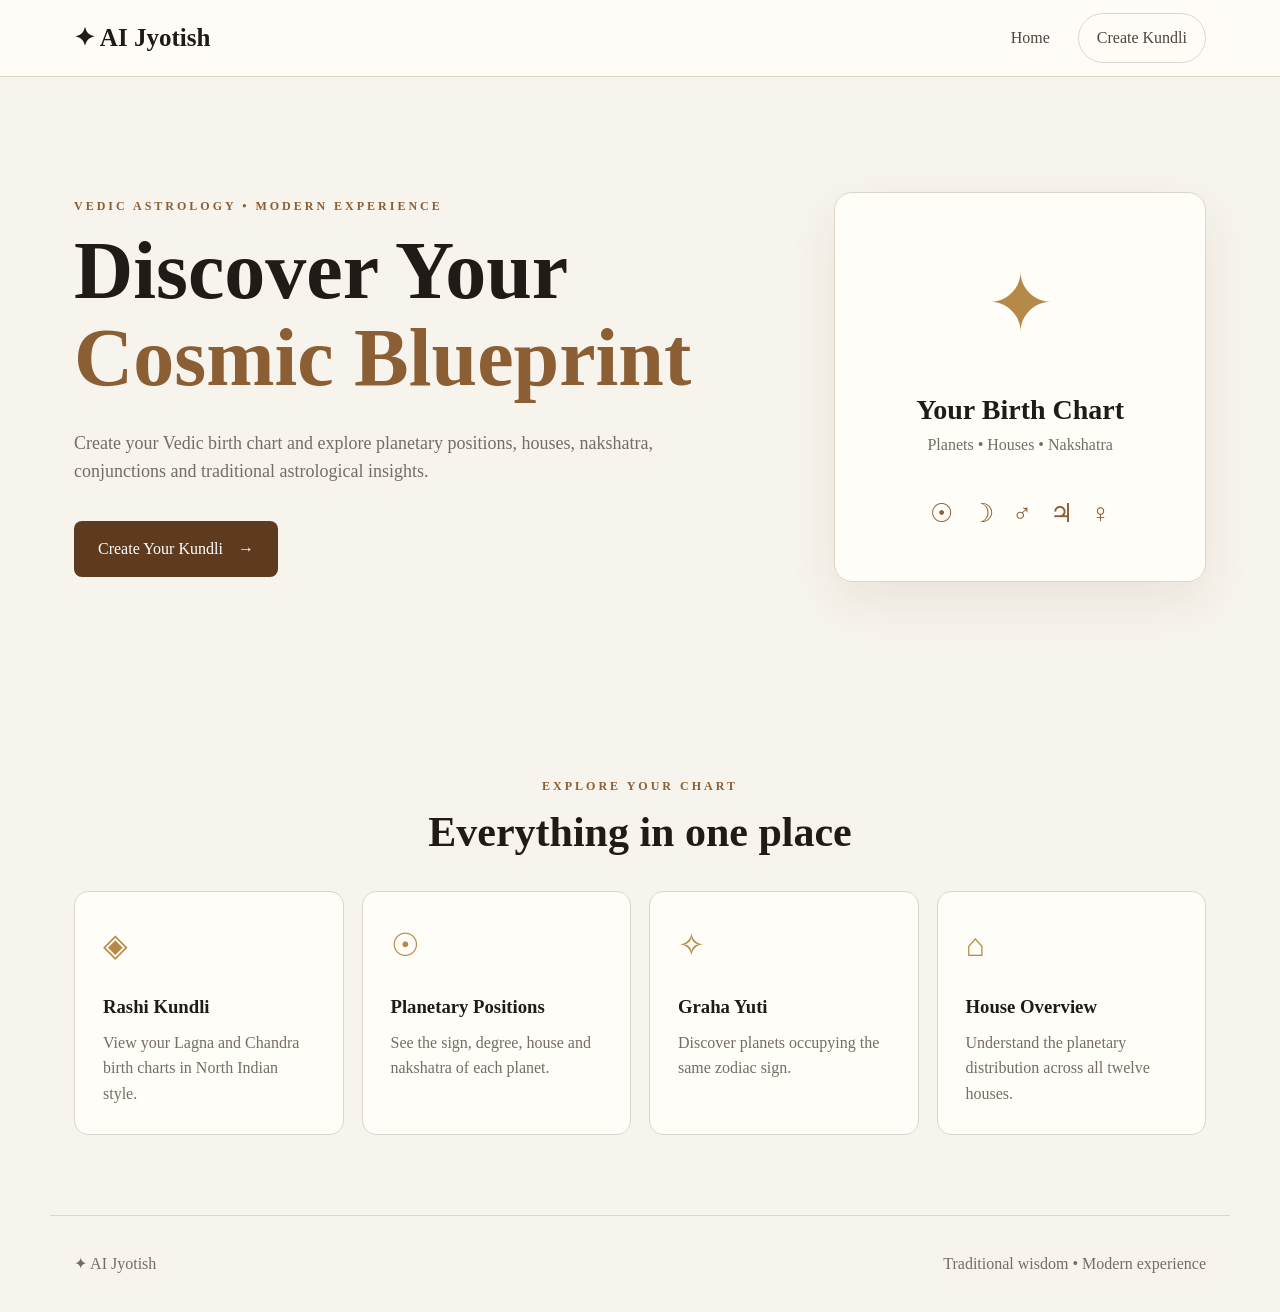
==== frontend/index.html @ a1e97c48 "Initial commit" ====
<!DOCTYPE html>
<html lang="en">
<head>
    <meta charset="UTF-8">
    <meta name="viewport" content="width=device-width, initial-scale=1.0">

    <title>AI Jyotish</title>

    <link rel="stylesheet" href="css/style.css">
</head>

<body>

<header class="navbar">
    <div class="nav-container">

        <a href="index.html" class="brand">
            ✦ AI Jyotish
        </a>

        <nav class="nav-links">
            <a href="index.html">Home</a>
            <a href="birth-form.html" class="nav-button">
                Create Kundli
            </a>
        </nav>

    </div>
</header>


<main>

    <section class="hero">

        <div class="hero-content">

            <p class="eyebrow">
                VEDIC ASTROLOGY • MODERN EXPERIENCE
            </p>

            <h1>
                Discover Your
                <span>Cosmic Blueprint</span>
            </h1>

            <p class="hero-text">
                Create your Vedic birth chart and explore
                planetary positions, houses, nakshatra,
                conjunctions and traditional astrological
                insights.
            </p>

            <a href="birth-form.html" class="primary-button">
                Create Your Kundli
                <span>→</span>
            </a>

        </div>


        <div class="hero-card">

            <div class="hero-symbol">
                ✦
            </div>

            <h3>
                Your Birth Chart
            </h3>

            <p>
                Planets • Houses • Nakshatra
            </p>

            <div class="mini-orbit">
                <span>☉</span>
                <span>☽</span>
                <span>♂</span>
                <span>♃</span>
                <span>♀</span>
            </div>

        </div>

    </section>


    <section class="features">

        <div class="section-heading center">
            <p class="eyebrow">
                EXPLORE YOUR CHART
            </p>

            <h2>
                Everything in one place
            </h2>
        </div>


        <div class="feature-grid">

            <div class="feature-card">
                <div class="feature-icon">◈</div>
                <h3>Rashi Kundli</h3>
                <p>
                    View your Lagna and Chandra birth charts
                    in North Indian style.
                </p>
            </div>

            <div class="feature-card">
                <div class="feature-icon">☉</div>
                <h3>Planetary Positions</h3>
                <p>
                    See the sign, degree, house and
                    nakshatra of each planet.
                </p>
            </div>

            <div class="feature-card">
                <div class="feature-icon">✧</div>
                <h3>Graha Yuti</h3>
                <p>
                    Discover planets occupying the same
                    zodiac sign.
                </p>
            </div>

            <div class="feature-card">
                <div class="feature-icon">⌂</div>
                <h3>House Overview</h3>
                <p>
                    Understand the planetary distribution
                    across all twelve houses.
                </p>
            </div>

        </div>

    </section>

</main>


<footer class="footer">

    <p>✦ AI Jyotish</p>

    <span>
        Traditional wisdom • Modern experience
    </span>

</footer>


<script src="js/script.js"></script>

</body>
</html>
---- frontend/css/style.css ----
* {
    box-sizing: border-box;
    margin: 0;
    padding: 0;
}

:root {
    --bg: #f7f4ed;
    --card: #fffdf8;
    --text: #201b16;
    --muted: #756d63;
    --line: #ddd5c9;
    --accent: #8b5e34;
    --accent-dark: #5e3b1f;
    --gold: #b58a48;
}

body {
    font-family: Georgia, "Times New Roman", serif;
    background: var(--bg);
    color: var(--text);
    line-height: 1.6;
}

a {
    text-decoration: none;
    color: inherit;
}

button,
input,
select {
    font: inherit;
}


/* =========================
   NAVBAR
========================= */

.navbar {
    border-bottom: 1px solid var(--line);
    background: rgba(255, 253, 248, 0.95);
}

.nav-container {
    max-width: 1180px;
    margin: auto;
    min-height: 76px;

    display: flex;
    align-items: center;
    justify-content: space-between;

    padding: 0 24px;
}

.brand {
    font-size: 25px;
    font-weight: bold;
}

.nav-links {
    display: flex;
    align-items: center;
    gap: 28px;
}

.nav-links a {
    color: #4c453d;
}

.nav-button {
    padding: 11px 18px;
    border: 1px solid var(--line);
    border-radius: 30px;
}


/* =========================
   HERO
========================= */

.hero {
    max-width: 1180px;
    min-height: 620px;
    margin: auto;

    padding: 90px 24px;

    display: grid;
    grid-template-columns: 1.3fr 0.7fr;
    align-items: center;
    gap: 70px;
}

.eyebrow {
    letter-spacing: 3px;
    font-size: 12px;
    font-weight: bold;
    color: var(--accent);
    margin-bottom: 12px;
}

.hero h1 {
    font-size: clamp(48px, 7vw, 82px);
    line-height: 1.05;
    margin-bottom: 28px;
}

.hero h1 span {
    display: block;
    color: var(--accent);
}

.hero-text {
    max-width: 650px;
    color: var(--muted);
    font-size: 18px;
    margin-bottom: 35px;
}

.primary-button {
    display: inline-flex;
    align-items: center;
    justify-content: center;
    gap: 15px;

    background: var(--accent-dark);
    color: white;

    border: 0;
    border-radius: 8px;

    padding: 15px 24px;

    cursor: pointer;

    transition: 0.2s;
}

.primary-button:hover {
    transform: translateY(-2px);
    opacity: 0.92;
}

.hero-card {
    min-height: 390px;

    border: 1px solid var(--line);
    background: var(--card);

    border-radius: 18px;

    display: flex;
    flex-direction: column;
    align-items: center;
    justify-content: center;

    text-align: center;

    box-shadow: 0 20px 50px rgba(80, 55, 30, 0.08);
}

.hero-symbol {
    font-size: 80px;
    color: var(--gold);
    margin-bottom: 20px;
}

.hero-card h3 {
    font-size: 28px;
}

.hero-card p {
    color: var(--muted);
}

.mini-orbit {
    display: flex;
    gap: 18px;
    margin-top: 35px;
    font-size: 26px;
    color: var(--accent);
}


/* =========================
   FEATURES
========================= */

.features {
    max-width: 1180px;
    margin: auto;
    padding: 80px 24px;
}

.center {
    text-align: center;
}

.section-heading {
    margin-bottom: 35px;
}

.section-heading h2 {
    font-size: 42px;
    line-height: 1.15;
    margin-bottom: 8px;
}

.section-heading p:not(.eyebrow) {
    color: var(--muted);
}

.feature-grid {
    display: grid;
    grid-template-columns: repeat(4, 1fr);
    gap: 18px;
}

.feature-card {
    padding: 28px;
    background: var(--card);
    border: 1px solid var(--line);
    border-radius: 14px;
}

.feature-icon {
    font-size: 32px;
    color: var(--gold);
    margin-bottom: 20px;
}

.feature-card h3 {
    margin-bottom: 8px;
}

.feature-card p {
    color: var(--muted);
}


/* =========================
   FORM
========================= */

.form-page {
    max-width: 760px;
    margin: auto;
    padding: 70px 24px;
}

.form-card {
    background: var(--card);
    border: 1px solid var(--line);
    border-radius: 18px;
    padding: 45px;
    box-shadow: 0 20px 50px rgba(80, 55, 30, 0.08);
}

.form-heading {
    margin-bottom: 35px;
}

.form-heading h1 {
    font-size: 48px;
    margin-bottom: 10px;
}

.form-heading p:not(.eyebrow) {
    color: var(--muted);
}

.form-group {
    margin-bottom: 22px;
}

.form-row {
    display: grid;
    grid-template-columns: 1fr 1fr;
    gap: 18px;
}

label {
    display: block;
    font-weight: bold;
    margin-bottom: 8px;
}

input,
select {
    width: 100%;
    padding: 14px 15px;

    background: white;

    border: 1px solid var(--line);
    border-radius: 8px;

    outline: none;
}

input:focus,
select:focus {
    border-color: var(--accent);
}

small {
    display: block;
    color: var(--muted);
    margin-top: 5px;
}

.full-button {
    width: 100%;
    margin-top: 10px;
}

.form-error {
    color: #a52c2c;
    margin-bottom: 10px;
}

.hidden {
    display: none !important;
}

.loader {
    color: white;
}


/* =========================
   KUNDLI PAGE
========================= */

.page-container {
    max-width: 1180px;
    margin: auto;
    padding: 55px 24px 100px;
}

.profile-header {
    display: flex;
    justify-content: space-between;
    align-items: flex-end;
    gap: 30px;

    margin-bottom: 50px;
}

.profile-header h1 {
    font-size: 52px;
}

.person-info {
    color: var(--muted);
}

.profile-badges {
    display: flex;
    gap: 12px;
}

.badge {
    min-width: 120px;
    padding: 14px;

    border: 1px solid var(--line);
    background: var(--card);

    border-radius: 10px;

    text-align: center;
}

.badge span {
    display: block;
    font-size: 10px;
    letter-spacing: 2px;
    color: var(--muted);
}

.badge strong {
    display: block;
    margin-top: 5px;
    color: var(--accent-dark);
}


/* =========================
   SECTIONS
========================= */

.section {
    margin-top: 70px;
}


/* =========================
   TWO CHARTS
========================= */

.charts-grid {
    display: grid;
    grid-template-columns: 1fr 1fr;
    gap: 25px;
}

.chart-card {
    background: var(--card);
    border: 1px solid var(--line);
    border-radius: 18px;
    padding: 20px;

    overflow: hidden;
}

.chart-title {
    display: flex;
    justify-content: space-between;
    align-items: center;

    padding: 5px 10px 18px;

    border-bottom: 1px solid var(--line);
}

.chart-title span {
    font-size: 12px;
    letter-spacing: 2px;
    font-weight: bold;
    color: var(--muted);
}

.chart-title strong {
    color: var(--accent-dark);
}


/* =========================
   NORTH INDIAN CHART
========================= */

.kundli-chart {
    width: 100%;
    max-width: 560px;
    aspect-ratio: 1;
    margin: auto;
    padding: 12px;
}

.kundli-svg {
    width: 100%;
    height: 100%;
    display: block;
}

.chart-border {
    fill: #fffdf8;
    stroke: #806848;
    stroke-width: 2;
}

.chart-line {
    fill: none;
    stroke: #806848;
    stroke-width: 1.5;
}

.chart-center {
    fill: #fbf8f0;
}

.chart-house-number {
    font-family: Georgia, serif;
    font-size: 15px;
    fill: #9b6e36;
    text-anchor: middle;
    dominant-baseline: middle;
    font-weight: bold;
}

.chart-planet {
    font-family: Georgia, serif;
    font-size: 13px;
    fill: #211b16;
    text-anchor: middle;
    dominant-baseline: middle;
    font-weight: bold;
}


/* =========================
   QUICK CARDS
========================= */

.quick-grid {
    display: grid;
    grid-template-columns: repeat(4, 1fr);
    gap: 16px;

    margin-top: 25px;
}

.info-card {
    background: var(--card);
    border: 1px solid var(--line);
    border-radius: 12px;

    padding: 22px;
}

.card-label {
    display: block;
    font-size: 12px;
    color: var(--muted);
    margin-bottom: 7px;
}

.info-card strong {
    display: block;
    font-size: 24px;
}


/* =========================
   TABLE
========================= */

.table-card {
    background: var(--card);
    border: 1px solid var(--line);
    border-radius: 15px;
    overflow: hidden;
}

.table-wrapper {
    overflow-x: auto;
}

table {
    width: 100%;
    border-collapse: collapse;
}

th,
td {
    padding: 17px;
    text-align: left;
    border-bottom: 1px solid var(--line);
}

th {
    background: #f1ede4;
    font-size: 12px;
    letter-spacing: 1px;
}

td {
    color: #4b443c;
}

tr:last-child td {
    border-bottom: none;
}


/* =========================
   CARDS
========================= */

.yoga-grid,
.strength-grid,
.house-grid,
.aspect-grid {
    display: grid;
    grid-template-columns: repeat(3, 1fr);
    gap: 16px;
}

.yoga-card,
.strength-card,
.house-card,
.aspect-card,
.nakshatra-card {
    background: var(--card);
    border: 1px solid var(--line);
    border-radius: 14px;
    padding: 24px;
}

.yoga-card h3,
.strength-card h3,
.house-card h3,
.aspect-card h3 {
    margin-bottom: 8px;
}

.muted {
    color: var(--muted);
}

.strength-bar {
    height: 7px;
    background: #e6dfd4;
    border-radius: 20px;
    overflow: hidden;
    margin-top: 14px;
}

.strength-fill {
    height: 100%;
    background: var(--accent);
}


/* =========================
   NAKSHATRA
========================= */

.nakshatra-card {
    display: grid;
    grid-template-columns: repeat(4, 1fr);
    gap: 20px;
}

.nakshatra-item span {
    display: block;
    color: var(--muted);
    font-size: 12px;
}

.nakshatra-item strong {
    font-size: 20px;
}


/* =========================
   AI
========================= */

.ai-card {
    margin-top: 75px;

    background: #eee7da;
    border: 1px solid var(--line);
    border-radius: 18px;

    padding: 40px;
}

.ai-card h2 {
    font-size: 38px;
    margin-bottom: 8px;
}

.ai-card > p:not(.eyebrow) {
    color: var(--muted);
}

.ai-messages {
    min-height: 50px;
    margin: 25px 0;
}

.ai-message {
    background: white;
    border: 1px solid var(--line);
    border-radius: 10px;
    padding: 15px;
    margin-bottom: 10px;
}

.ai-form {
    display: flex;
    gap: 10px;
}

.ai-form input {
    flex: 1;
}

.ai-form button {
    border: none;
    background: var(--accent-dark);
    color: white;
    padding: 0 24px;
    border-radius: 8px;
    cursor: pointer;
}


/* =========================
   FOOTER
========================= */

.footer {
    border-top: 1px solid var(--line);
    padding: 35px 24px;

    display: flex;
    justify-content: space-between;

    max-width: 1180px;
    margin: auto;

    color: var(--muted);
}


/* =========================
   MOBILE
========================= */

@media (max-width: 900px) {

    .hero {
        grid-template-columns: 1fr;
        padding-top: 60px;
    }

    .feature-grid {
        grid-template-columns: 1fr 1fr;
    }

    .charts-grid {
        grid-template-columns: 1fr;
    }

    .quick-grid {
        grid-template-columns: 1fr 1fr;
    }

    .yoga-grid,
    .strength-grid,
    .house-grid,
    .aspect-grid {
        grid-template-columns: 1fr 1fr;
    }

    .nakshatra-card {
        grid-template-columns: 1fr 1fr;
    }
}


@media (max-width: 600px) {

    .nav-links a:not(.nav-button) {
        display: none;
    }

    .hero h1 {
        font-size: 48px;
    }

    .feature-grid,
    .form-row,
    .quick-grid,
    .yoga-grid,
    .strength-grid,
    .house-grid,
    .aspect-grid,
    .nakshatra-card {
        grid-template-columns: 1fr;
    }

    .form-card {
        padding: 25px;
    }

    .profile-header {
        flex-direction: column;
        align-items: flex-start;
    }

    .profile-header h1 {
        font-size: 40px;
    }

    .profile-badges {
        width: 100%;
    }

    .badge {
        flex: 1;
    }

    .ai-form {
        flex-direction: column;
    }

    .ai-form button {
        padding: 14px;
    }

    .footer {
        flex-direction: column;
        gap: 10px;
    }
}
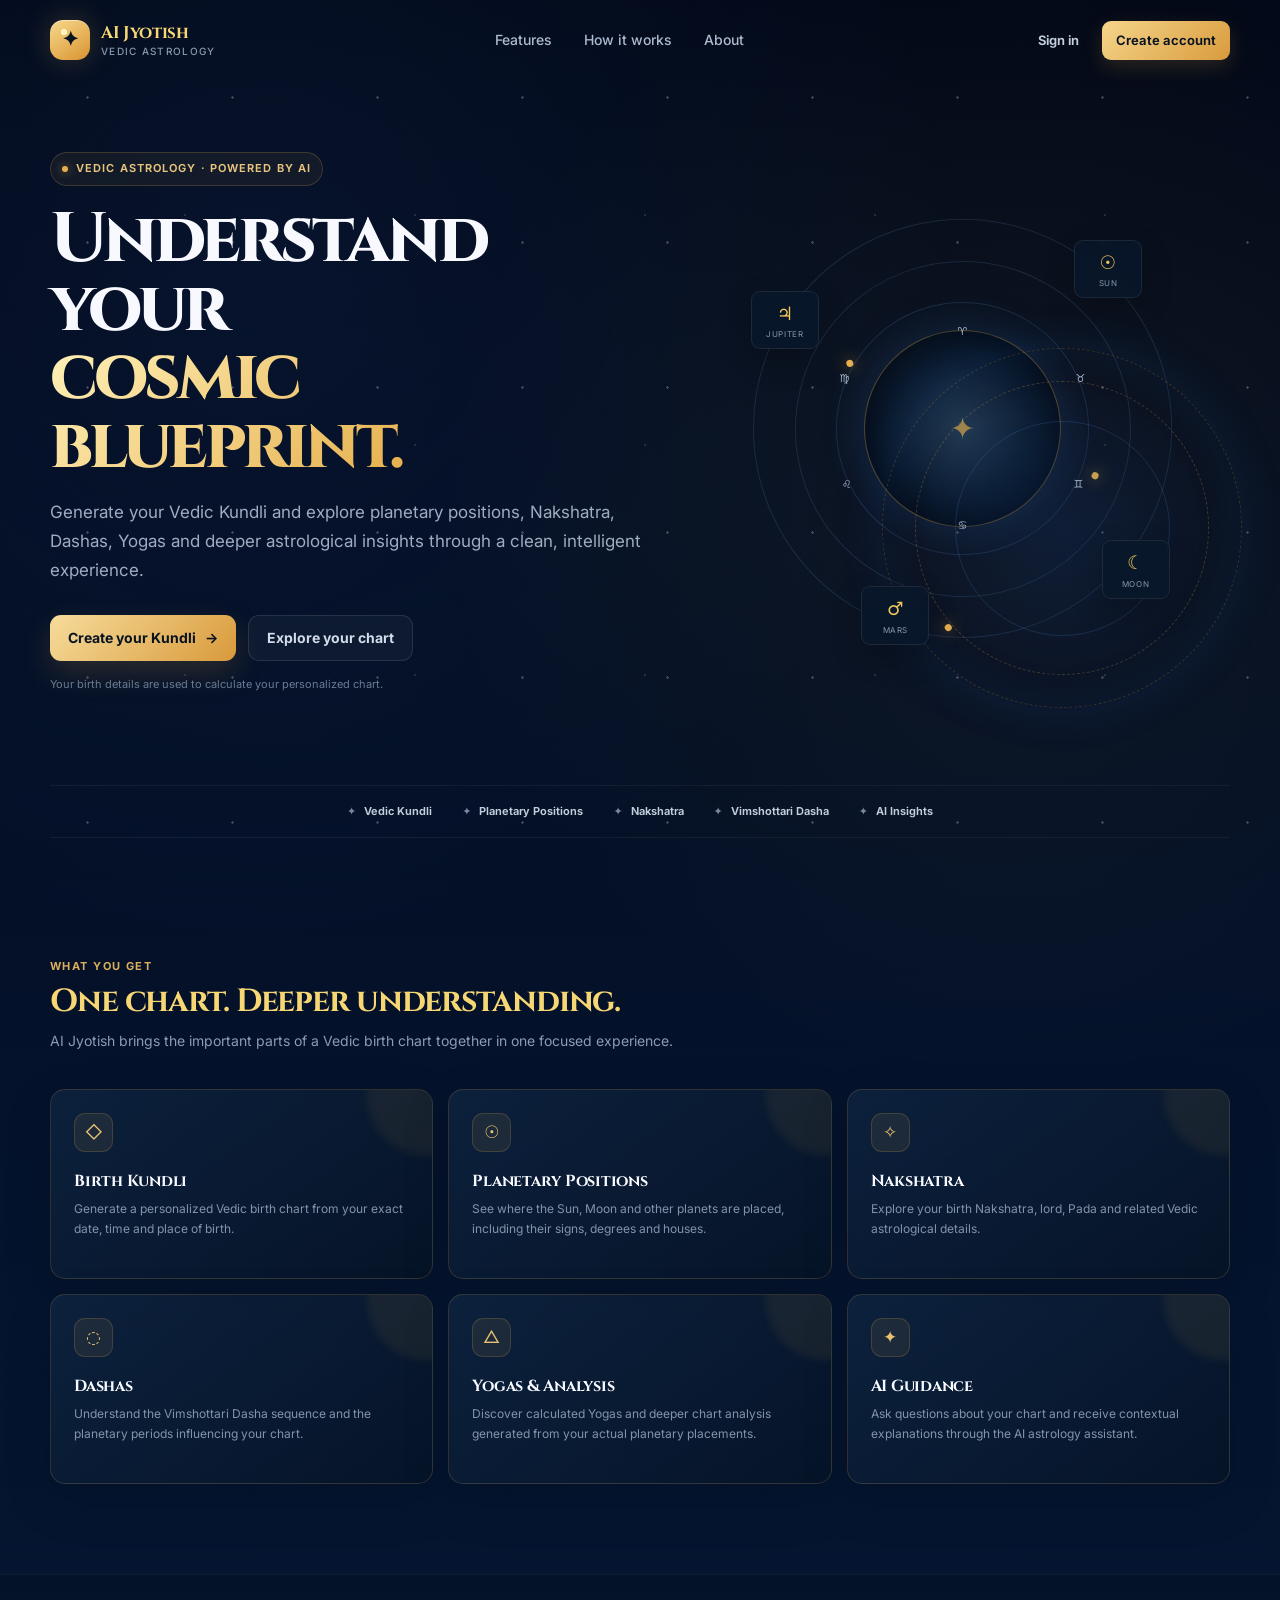
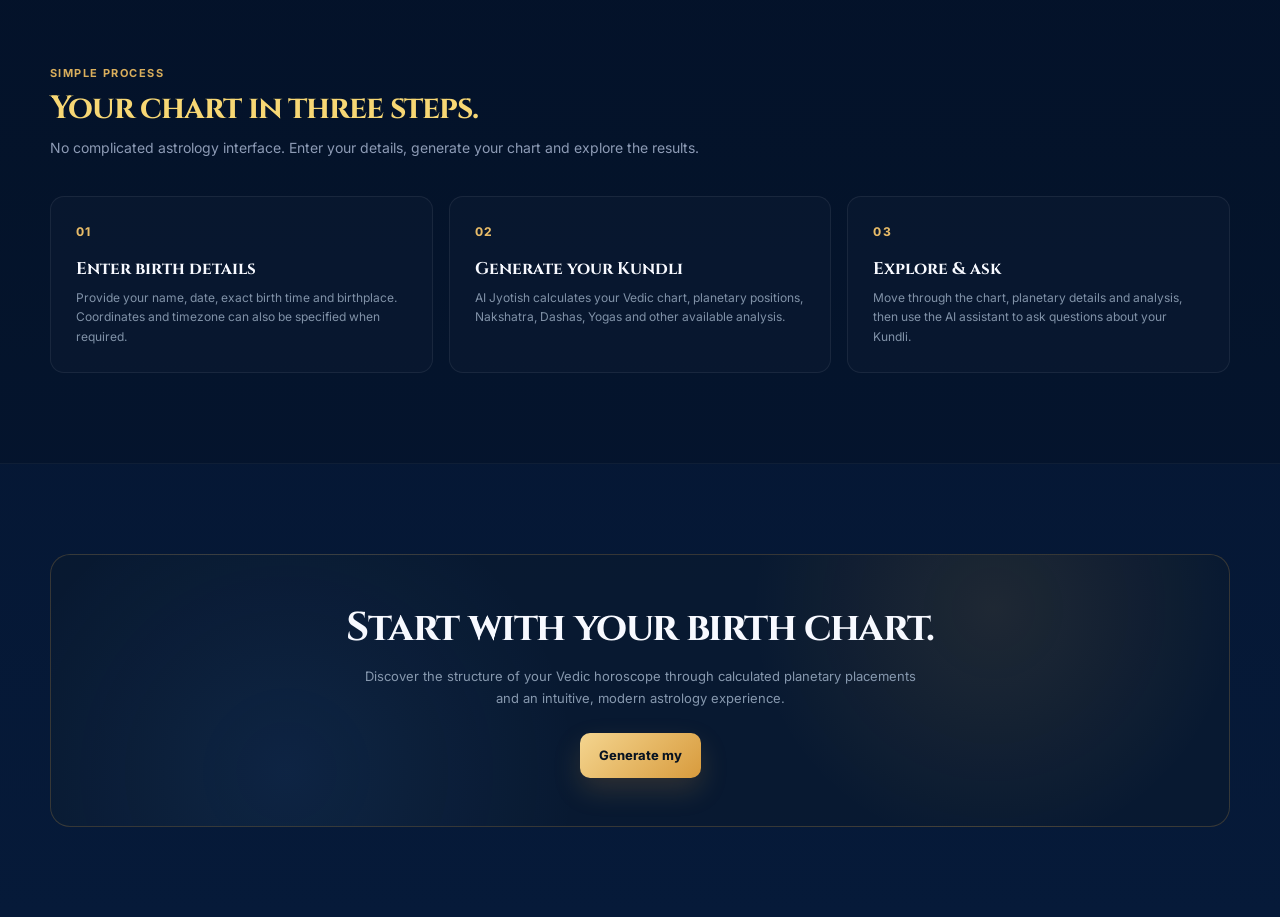
==== commit c5bd5115: "Update AI Jyotish website" ====
--- a/frontend/index.html
+++ b/frontend/index.html
@@ -2,160 +2,1246 @@
 <html lang="en">
 <head>
     <meta charset="UTF-8">
-    <meta name="viewport" content="width=device-width, initial-scale=1.0">
-
-    <title>AI Jyotish</title>
-
+    <meta
+        name="viewport"
+        content="width=device-width, initial-scale=1.0, viewport-fit=cover"
+    >
+
+    <meta
+        name="description"
+        content="AI Jyotish — Vedic astrology, Kundli analysis, planetary positions, Nakshatra, Dashas and personalized AI guidance."
+    >
+
+    <meta name="theme-color" content="#071426">
+
+    <title>AI Jyotish — Vedic Astrology</title>
+
+    <!-- Main application styles -->
     <link rel="stylesheet" href="css/style.css">
+    <link rel="stylesheet" href="css/cosmic.css">
+    <link rel="stylesheet" href="css/charts.css">
+    <link rel="stylesheet" href="css/kundli.css">
+    <link rel="stylesheet" href="css/planets.css">
+    <link rel="stylesheet" href="css/dasha.css">
+    <link rel="stylesheet" href="css/ai.css">
+    <link rel="stylesheet" href="css/responsive.css">
+    <link rel="stylesheet" href="css/theme.css">
+
+    <style>
+        /* =========================================================
+           LANDING PAGE
+           ========================================================= */
+
+        :root {
+            --landing-bg: #06101f;
+            --landing-bg-2: #0a1930;
+            --landing-card: rgba(12, 31, 55, 0.72);
+            --landing-border: rgba(232, 177, 76, 0.18);
+            --landing-gold: #e8b14c;
+            --landing-gold-light: #f5d58a;
+            --landing-text: #f5f7fb;
+            --landing-muted: #9eacc0;
+            --landing-blue: #5ea7ff;
+        }
+
+        * {
+            box-sizing: border-box;
+        }
+
+        html {
+            scroll-behavior: smooth;
+        }
+
+        body.landing-page {
+            margin: 0;
+            min-height: 100vh;
+            color: var(--landing-text);
+            background:
+                radial-gradient(circle at 15% 10%, rgba(61, 126, 220, 0.15), transparent 28%),
+                radial-gradient(circle at 85% 20%, rgba(232, 177, 76, 0.09), transparent 24%),
+                linear-gradient(180deg, #06101f 0%, #08172a 48%, #06101f 100%);
+            overflow-x: hidden;
+        }
+
+        .landing-shell {
+            position: relative;
+            min-height: 100vh;
+            isolation: isolate;
+        }
+
+        .landing-shell::before {
+            content: "";
+            position: fixed;
+            inset: 0;
+            pointer-events: none;
+            z-index: -1;
+            opacity: 0.34;
+            background-image:
+                radial-gradient(circle, rgba(255,255,255,.65) 0 1px, transparent 1.5px),
+                radial-gradient(circle, rgba(255,220,150,.42) 0 1px, transparent 1.5px);
+            background-size: 145px 145px, 230px 230px;
+            background-position: 15px 25px, 70px 100px;
+        }
+
+        /* =========================================================
+           NAVIGATION
+           ========================================================= */
+
+        .landing-nav {
+            width: min(1180px, calc(100% - 32px));
+            margin: 0 auto;
+            padding: 20px 0;
+            display: flex;
+            align-items: center;
+            justify-content: space-between;
+            gap: 24px;
+            position: relative;
+            z-index: 20;
+        }
+
+        .brand {
+            display: inline-flex;
+            align-items: center;
+            gap: 11px;
+            text-decoration: none;
+            color: #fff;
+            font-weight: 700;
+            letter-spacing: -0.02em;
+        }
+
+        .brand-symbol {
+            width: 40px;
+            height: 40px;
+            border-radius: 13px;
+            display: grid;
+            place-items: center;
+            color: #081321;
+            font-size: 20px;
+            background:
+                radial-gradient(circle at 35% 30%, #fff2bf 0 8%, transparent 9%),
+                linear-gradient(145deg, #f7d98e, #d9932f);
+            box-shadow:
+                0 0 28px rgba(232, 177, 76, .22),
+                inset 0 1px 0 rgba(255,255,255,.45);
+        }
+
+        .brand-text {
+            display: flex;
+            flex-direction: column;
+            line-height: 1.05;
+        }
+
+        .brand-name {
+            font-size: 17px;
+        }
+
+        .brand-subtitle {
+            margin-top: 4px;
+            font-size: 10px;
+            color: #8999ad;
+            font-weight: 500;
+            letter-spacing: .13em;
+            text-transform: uppercase;
+        }
+
+        .landing-nav-links {
+            display: flex;
+            align-items: center;
+            gap: 8px;
+        }
+
+        .landing-nav-links a {
+            color: #aebbd0;
+            text-decoration: none;
+            font-size: 14px;
+            font-weight: 500;
+            padding: 9px 12px;
+            border-radius: 9px;
+            transition:
+                color .2s ease,
+                background .2s ease;
+        }
+
+        .landing-nav-links a:hover {
+            color: #fff;
+            background: rgba(255,255,255,.05);
+        }
+
+        .nav-auth {
+            display: flex;
+            align-items: center;
+            gap: 9px;
+        }
+
+        .nav-login,
+        .nav-register {
+            text-decoration: none;
+            font-size: 13px;
+            font-weight: 650;
+            border-radius: 9px;
+            padding: 9px 14px;
+            transition: .2s ease;
+        }
+
+        .nav-login {
+            color: #c5d0df;
+        }
+
+        .nav-login:hover {
+            color: #fff;
+            background: rgba(255,255,255,.05);
+        }
+
+        .nav-register {
+            color: #081321;
+            background: linear-gradient(135deg, #f5d58a, #d99b3d);
+            box-shadow: 0 7px 20px rgba(217, 155, 61, .18);
+        }
+
+        .nav-register:hover {
+            transform: translateY(-1px);
+            box-shadow: 0 10px 25px rgba(217, 155, 61, .25);
+        }
+
+        /* =========================================================
+           HERO
+           ========================================================= */
+
+        .landing-hero {
+            width: min(1180px, calc(100% - 32px));
+            min-height: 650px;
+            margin: 0 auto;
+            padding: 72px 0 80px;
+            display: grid;
+            grid-template-columns: minmax(0, 1.05fr) minmax(400px, .95fr);
+            align-items: center;
+            gap: 54px;
+        }
+
+        .hero-content {
+            position: relative;
+            z-index: 2;
+        }
+
+        .eyebrow {
+            width: fit-content;
+            display: inline-flex;
+            align-items: center;
+            gap: 8px;
+            padding: 7px 11px;
+            border: 1px solid rgba(232,177,76,.2);
+            border-radius: 999px;
+            color: #e7c57f;
+            background: rgba(232,177,76,.06);
+            font-size: 11px;
+            font-weight: 650;
+            letter-spacing: .1em;
+            text-transform: uppercase;
+        }
+
+        .eyebrow-dot {
+            width: 6px;
+            height: 6px;
+            border-radius: 50%;
+            background: #e8b14c;
+            box-shadow: 0 0 10px rgba(232,177,76,.65);
+        }
+
+        .hero-title {
+            margin: 20px 0 18px;
+            max-width: 720px;
+            font-size: clamp(42px, 6vw, 70px);
+            line-height: .98;
+            letter-spacing: -.055em;
+            font-weight: 760;
+        }
+
+        .hero-title .gold {
+            display: inline-block;
+            color: var(--landing-gold-light);
+            background: linear-gradient(135deg, #fff1b9, #e5ad48 70%);
+            -webkit-background-clip: text;
+            background-clip: text;
+            -webkit-text-fill-color: transparent;
+        }
+
+        .hero-description {
+            max-width: 600px;
+            margin: 0;
+            color: #9eacc0;
+            font-size: 17px;
+            line-height: 1.7;
+        }
+
+        .hero-actions {
+            display: flex;
+            align-items: center;
+            flex-wrap: wrap;
+            gap: 12px;
+            margin-top: 30px;
+        }
+
+        .hero-primary,
+        .hero-secondary {
+            min-height: 46px;
+            display: inline-flex;
+            align-items: center;
+            justify-content: center;
+            gap: 9px;
+            padding: 0 18px;
+            border-radius: 11px;
+            text-decoration: none;
+            font-size: 14px;
+            font-weight: 700;
+            transition: .22s ease;
+        }
+
+        .hero-primary {
+            color: #071321;
+            background: linear-gradient(135deg, #f6dc9b, #d99a3b);
+            box-shadow: 0 12px 30px rgba(217,154,59,.18);
+        }
+
+        .hero-primary:hover {
+            transform: translateY(-2px);
+            box-shadow: 0 16px 34px rgba(217,154,59,.26);
+        }
+
+        .hero-secondary {
+            color: #d3dceb;
+            border: 1px solid rgba(255,255,255,.1);
+            background: rgba(255,255,255,.035);
+        }
+
+        .hero-secondary:hover {
+            color: #fff;
+            background: rgba(255,255,255,.07);
+        }
+
+        .hero-note {
+            margin-top: 15px;
+            color: #697b92;
+            font-size: 11px;
+        }
+
+        /* =========================================================
+           COSMIC VISUAL
+           ========================================================= */
+
+        .hero-visual {
+            position: relative;
+            min-height: 490px;
+            display: grid;
+            place-items: center;
+        }
+
+        .orbit-scene {
+            width: min(460px, 100%);
+            aspect-ratio: 1;
+            position: relative;
+            display: grid;
+            place-items: center;
+        }
+
+        .orbit-glow {
+            position: absolute;
+            width: 58%;
+            aspect-ratio: 1;
+            border-radius: 50%;
+            background: radial-gradient(
+                circle,
+                rgba(232,177,76,.17),
+                rgba(74,135,222,.08) 42%,
+                transparent 70%
+            );
+            filter: blur(12px);
+        }
+
+        .orbit {
+            position: absolute;
+            border: 1px solid rgba(111,165,225,.16);
+            border-radius: 50%;
+            transform: rotate(-15deg);
+        }
+
+        .orbit.one {
+            width: 55%;
+            height: 55%;
+        }
+
+        .orbit.two {
+            width: 73%;
+            height: 73%;
+            transform: rotate(25deg);
+        }
+
+        .orbit.three {
+            width: 91%;
+            height: 91%;
+            transform: rotate(-35deg);
+        }
+
+        .orbit::after {
+            content: "";
+            position: absolute;
+            width: 7px;
+            height: 7px;
+            border-radius: 50%;
+            background: #e8b14c;
+            box-shadow: 0 0 15px rgba(232,177,76,.8);
+        }
+
+        .orbit.one::after {
+            top: 12%;
+            left: 12%;
+        }
+
+        .orbit.two::after {
+            right: 7%;
+            top: 45%;
+        }
+
+        .orbit.three::after {
+            bottom: 12%;
+            left: 19%;
+        }
+
+        .zodiac-wheel {
+            width: 43%;
+            aspect-ratio: 1;
+            border-radius: 50%;
+            position: relative;
+            display: grid;
+            place-items: center;
+            border: 1px solid rgba(232,177,76,.32);
+            background:
+                radial-gradient(circle at 50% 50%, rgba(30,67,105,.65), rgba(7,19,35,.92) 70%);
+            box-shadow:
+                0 0 50px rgba(41,104,179,.14),
+                inset 0 0 40px rgba(0,0,0,.25);
+        }
+
+        .zodiac-wheel::before {
+            content: "✦";
+            position: absolute;
+            color: rgba(232,177,76,.65);
+            font-size: 30px;
+        }
+
+        .zodiac-ring {
+            position: absolute;
+            inset: 9%;
+            border: 1px dashed rgba(232,177,76,.2);
+            border-radius: 50%;
+        }
+
+        .zodiac-label {
+            position: absolute;
+            font-size: 11px;
+            color: #aabbd0;
+            font-weight: 600;
+        }
+
+        .zodiac-label:nth-child(2) {
+            top: -8px;
+            left: 50%;
+            transform: translateX(-50%);
+        }
+
+        .zodiac-label:nth-child(3) {
+            top: 20%;
+            right: -25px;
+        }
+
+        .zodiac-label:nth-child(4) {
+            bottom: 17%;
+            right: -23px;
+        }
+
+        .zodiac-label:nth-child(5) {
+            bottom: -8px;
+            left: 50%;
+            transform: translateX(-50%);
+        }
+
+        .zodiac-label:nth-child(6) {
+            bottom: 17%;
+            left: -23px;
+        }
+
+        .zodiac-label:nth-child(7) {
+            top: 20%;
+            left: -25px;
+        }
+
+        .planet-chip {
+            position: absolute;
+            min-width: 68px;
+            padding: 7px 9px;
+            border: 1px solid rgba(255,255,255,.08);
+            border-radius: 9px;
+            background: rgba(9,24,43,.82);
+            backdrop-filter: blur(12px);
+            box-shadow: 0 12px 30px rgba(0,0,0,.22);
+            text-align: center;
+        }
+
+        .planet-symbol {
+            display: block;
+            color: #f1c871;
+            font-size: 16px;
+            margin-bottom: 2px;
+        }
+
+        .planet-name {
+            display: block;
+            color: #8598af;
+            font-size: 8px;
+            text-transform: uppercase;
+            letter-spacing: .08em;
+        }
+
+        .planet-sun {
+            top: 9%;
+            right: 11%;
+        }
+
+        .planet-moon {
+            bottom: 13%;
+            right: 5%;
+        }
+
+        .planet-mars {
+            bottom: 3%;
+            left: 28%;
+        }
+
+        .planet-jupiter {
+            top: 20%;
+            left: 4%;
+        }
+
+        /* =========================================================
+           TRUST STRIP
+           ========================================================= */
+
+        .trust-strip {
+            width: min(1180px, calc(100% - 32px));
+            margin: 0 auto 30px;
+            padding: 17px 20px;
+            display: flex;
+            align-items: center;
+            justify-content: center;
+            gap: 30px;
+            flex-wrap: wrap;
+            border-top: 1px solid rgba(255,255,255,.055);
+            border-bottom: 1px solid rgba(255,255,255,.055);
+        }
+
+        .trust-item {
+            display: inline-flex;
+            align-items: center;
+            gap: 8px;
+            color: #778aa2;
+            font-size: 11px;
+        }
+
+        .trust-item strong {
+            color: #c3cedd;
+            font-weight: 650;
+        }
+
+        /* =========================================================
+           FEATURES
+           ========================================================= */
+
+        .landing-section {
+            width: min(1180px, calc(100% - 32px));
+            margin: 0 auto;
+            padding: 90px 0;
+        }
+
+        .section-heading {
+            max-width: 650px;
+            margin-bottom: 36px;
+        }
+
+        .section-kicker {
+            color: #d9ae5c;
+            font-size: 11px;
+            font-weight: 700;
+            letter-spacing: .13em;
+            text-transform: uppercase;
+        }
+
+        .section-title {
+            margin: 9px 0 10px;
+            font-size: clamp(28px, 4vw, 42px);
+            line-height: 1.08;
+            letter-spacing: -.035em;
+        }
+
+        .section-description {
+            margin: 0;
+            color: #8798ae;
+            line-height: 1.7;
+            font-size: 14px;
+        }
+
+        .feature-grid {
+            display: grid;
+            grid-template-columns: repeat(3, minmax(0, 1fr));
+            gap: 15px;
+        }
+
+        .feature-card {
+            position: relative;
+            min-height: 190px;
+            padding: 23px;
+            border: 1px solid var(--landing-border);
+            border-radius: 15px;
+            background:
+                linear-gradient(145deg, rgba(18,42,71,.62), rgba(7,20,37,.68));
+            box-shadow: 0 18px 50px rgba(0,0,0,.13);
+            overflow: hidden;
+            transition:
+                transform .22s ease,
+                border-color .22s ease;
+        }
+
+        .feature-card::after {
+            content: "";
+            position: absolute;
+            width: 120px;
+            height: 120px;
+            right: -55px;
+            top: -55px;
+            border-radius: 50%;
+            background: rgba(232,177,76,.07);
+            filter: blur(4px);
+        }
+
+        .feature-card:hover {
+            transform: translateY(-3px);
+            border-color: rgba(232,177,76,.31);
+        }
+
+        .feature-icon {
+            width: 39px;
+            height: 39px;
+            margin-bottom: 19px;
+            display: grid;
+            place-items: center;
+            border-radius: 11px;
+            color: #eac273;
+            border: 1px solid rgba(232,177,76,.18);
+            background: rgba(232,177,76,.08);
+            font-size: 17px;
+        }
+
+        .feature-card h3 {
+            margin: 0 0 8px;
+            font-size: 16px;
+            letter-spacing: -.015em;
+        }
+
+        .feature-card p {
+            margin: 0;
+            color: #8294aa;
+            font-size: 12px;
+            line-height: 1.65;
+        }
+
+        /* =========================================================
+           HOW IT WORKS
+           ========================================================= */
+
+        .steps-section {
+            border-top: 1px solid rgba(255,255,255,.045);
+            border-bottom: 1px solid rgba(255,255,255,.045);
+            background: rgba(5,15,28,.3);
+        }
+
+        .steps-grid {
+            display: grid;
+            grid-template-columns: repeat(3, minmax(0, 1fr));
+            gap: 16px;
+        }
+
+        .step {
+            position: relative;
+            padding: 25px;
+            border-radius: 14px;
+            border: 1px solid rgba(255,255,255,.065);
+            background: rgba(255,255,255,.018);
+        }
+
+        .step-number {
+            color: #e7bb68;
+            font-size: 12px;
+            font-weight: 750;
+            letter-spacing: .1em;
+        }
+
+        .step h3 {
+            margin: 17px 0 8px;
+            font-size: 17px;
+        }
+
+        .step p {
+            margin: 0;
+            color: #8192a8;
+            line-height: 1.65;
+            font-size: 12px;
+        }
+
+        /* =========================================================
+           CTA
+           ========================================================= */
+
+        .cta-box {
+            position: relative;
+            overflow: hidden;
+            padding: 48px;
+            border-radius: 20px;
+            border: 1px solid rgba(232,177,76,.2);
+            background:
+                radial-gradient(circle at 80% 20%, rgba(232,177,76,.1), transparent 25%),
+                radial-gradient(circle at 20% 80%, rgba(67,135,219,.1), transparent 30%),
+                rgba(10,27,48,.7);
+            text-align: center;
+        }
+
+        .cta-box h2 {
+            max-width: 650px;
+            margin: 0 auto 12px;
+            font-size: clamp(27px, 4vw, 40px);
+            letter-spacing: -.035em;
+        }
+
+        .cta-box p {
+            max-width: 560px;
+            margin: 0 auto;
+            color: #8799af;
+            font-size: 13px;
+            line-height: 1.7;
+        }
+
+        .cta-button {
+            display: inline-flex;
+            margin-top: 24px;
+            min-height: 45px;
+            align-items: center;
+            justify-content: center;
+            padding: 0 19px;
+            border-radius: 10px;
+            color: #081321;
+            background: linear-gradient(135deg, #f4d58f, #d89b3d);
+            text-decoration: none;
+            font-size: 13px;
+            font-weight: 750;
+            box-shadow: 0 12px 28px rgba(216,155,61,.18);
+        }
+
+        /* =========================================================
+           FOOTER
+           ========================================================= */
+
+        .landing-footer {
+            width: min(1180px, calc(100% - 32px));
+            margin: 0 auto;
+            padding: 28px 0 35px;
+            display: flex;
+            align-items: center;
+            justify-content: space-between;
+            gap: 20px;
+            border-top: 1px solid rgba(255,255,255,.05);
+            color: #64768d;
+            font-size: 10px;
+        }
+
+        .footer-brand {
+            color: #9ba9bb;
+            font-weight: 650;
+        }
+
+        .footer-disclaimer {
+            text-align: right;
+        }
+
+        /* =========================================================
+           RESPONSIVE
+           ========================================================= */
+
+        @media (max-width: 900px) {
+            .landing-hero {
+                grid-template-columns: 1fr;
+                padding-top: 45px;
+                min-height: auto;
+            }
+
+            .hero-content {
+                text-align: center;
+            }
+
+            .eyebrow {
+                margin-inline: auto;
+            }
+
+            .hero-description {
+                margin-inline: auto;
+            }
+
+            .hero-actions {
+                justify-content: center;
+            }
+
+            .hero-note {
+                text-align: center;
+            }
+
+            .hero-visual {
+                min-height: 390px;
+            }
+
+            .feature-grid {
+                grid-template-columns: repeat(2, minmax(0, 1fr));
+            }
+
+            .steps-grid {
+                grid-template-columns: 1fr;
+            }
+        }
+
+        @media (max-width: 680px) {
+            .landing-nav {
+                padding-top: 14px;
+            }
+
+            .landing-nav-links {
+                display: none;
+            }
+
+            .nav-login {
+                display: none;
+            }
+
+            .nav-register {
+                padding: 8px 11px;
+                font-size: 11px;
+            }
+
+            .brand-symbol {
+                width: 35px;
+                height: 35px;
+                border-radius: 10px;
+            }
+
+            .brand-name {
+                font-size: 15px;
+            }
+
+            .landing-hero {
+                padding-top: 38px;
+                padding-bottom: 30px;
+                gap: 15px;
+            }
+
+            .hero-title {
+                font-size: clamp(38px, 12vw, 53px);
+            }
+
+            .hero-description {
+                font-size: 14px;
+            }
+
+            .hero-visual {
+                min-height: 315px;
+            }
+
+            .orbit-scene {
+                width: min(340px, 100%);
+            }
+
+            .planet-chip {
+                transform: scale(.82);
+            }
+
+            .trust-strip {
+                gap: 13px 22px;
+                justify-content: flex-start;
+            }
+
+            .landing-section {
+                padding: 60px 0;
+            }
+
+            .feature-grid {
+                grid-template-columns: 1fr;
+            }
+
+            .feature-card {
+                min-height: 165px;
+            }
+
+            .cta-box {
+                padding: 34px 20px;
+            }
+
+            .landing-footer {
+                align-items: flex-start;
+                flex-direction: column;
+            }
+
+            .footer-disclaimer {
+                text-align: left;
+            }
+        }
+
+        @media (prefers-reduced-motion: reduce) {
+            html {
+                scroll-behavior: auto;
+            }
+
+            *,
+            *::before,
+            *::after {
+                animation-duration: .01ms !important;
+                animation-iteration-count: 1 !important;
+                transition-duration: .01ms !important;
+            }
+        }
+    </style>
 </head>
 
-<body>
-
-<header class="navbar">
-    <div class="nav-container">
-
-        <a href="index.html" class="brand">
-            ✦ AI Jyotish
-        </a>
-
-        <nav class="nav-links">
-            <a href="index.html">Home</a>
-            <a href="birth-form.html" class="nav-button">
-                Create Kundli
+<body class="landing-page">
+
+<div class="landing-shell">
+
+    <!-- =========================================================
+         NAVIGATION
+         ========================================================= -->
+    <header>
+        <nav class="landing-nav" aria-label="Main navigation">
+
+            <a class="brand" href="index.html" aria-label="AI Jyotish home">
+                <span class="brand-symbol" aria-hidden="true">✦</span>
+
+                <span class="brand-text">
+                    <span class="brand-name">AI Jyotish</span>
+                    <span class="brand-subtitle">Vedic Astrology</span>
+                </span>
             </a>
+
+            <div class="landing-nav-links">
+                <a href="#features">Features</a>
+                <a href="#how-it-works">How it works</a>
+                <a href="#about">About</a>
+            </div>
+
+            <div class="nav-auth">
+                <a class="nav-login" href="login.html">Sign in</a>
+                <a class="nav-register" href="register.html">Create account</a>
+            </div>
+
         </nav>
-
-    </div>
-</header>
-
-
-<main>
-
-    <section class="hero">
-
-        <div class="hero-content">
-
-            <p class="eyebrow">
-                VEDIC ASTROLOGY • MODERN EXPERIENCE
-            </p>
-
-            <h1>
-                Discover Your
-                <span>Cosmic Blueprint</span>
-            </h1>
-
-            <p class="hero-text">
-                Create your Vedic birth chart and explore
-                planetary positions, houses, nakshatra,
-                conjunctions and traditional astrological
-                insights.
-            </p>
-
-            <a href="birth-form.html" class="primary-button">
-                Create Your Kundli
-                <span>→</span>
-            </a>
+    </header>
+
+
+    <!-- =========================================================
+         HERO
+         ========================================================= -->
+    <main>
+
+        <section class="landing-hero">
+
+            <div class="hero-content">
+
+                <div class="eyebrow">
+                    <span class="eyebrow-dot"></span>
+                    Vedic astrology · powered by AI
+                </div>
+
+                <h1 class="hero-title">
+                    Understand your
+                    <span class="gold">cosmic blueprint.</span>
+                </h1>
+
+                <p class="hero-description">
+                    Generate your Vedic Kundli and explore planetary positions,
+                    Nakshatra, Dashas, Yogas and deeper astrological insights
+                    through a clean, intelligent experience.
+                </p>
+
+                <div class="hero-actions">
+                    <a class="hero-primary" href="birth-form.html">
+                        Create your Kundli
+                        <span aria-hidden="true">→</span>
+                    </a>
+
+                    <a class="hero-secondary" href="login.html">
+                        Explore your chart
+                    </a>
+                </div>
+
+                <p class="hero-note">
+                    Your birth details are used to calculate your personalized chart.
+                </p>
+
+            </div>
+
+
+            <!-- Cosmic visual -->
+            <div class="hero-visual" aria-hidden="true">
+
+                <div class="orbit-scene">
+
+                    <div class="orbit-glow"></div>
+
+                    <div class="orbit one"></div>
+                    <div class="orbit two"></div>
+                    <div class="orbit three"></div>
+
+                    <div class="zodiac-wheel">
+                        <div class="zodiac-ring"></div>
+
+                        <span class="zodiac-label">♈</span>
+                        <span class="zodiac-label">♉</span>
+                        <span class="zodiac-label">♊</span>
+                        <span class="zodiac-label">♋</span>
+                        <span class="zodiac-label">♌</span>
+                        <span class="zodiac-label">♍</span>
+                    </div>
+
+                    <div class="planet-chip planet-sun">
+                        <span class="planet-symbol">☉</span>
+                        <span class="planet-name">Sun</span>
+                    </div>
+
+                    <div class="planet-chip planet-moon">
+                        <span class="planet-symbol">☾</span>
+                        <span class="planet-name">Moon</span>
+                    </div>
+
+                    <div class="planet-chip planet-mars">
+                        <span class="planet-symbol">♂</span>
+                        <span class="planet-name">Mars</span>
+                    </div>
+
+                    <div class="planet-chip planet-jupiter">
+                        <span class="planet-symbol">♃</span>
+                        <span class="planet-name">Jupiter</span>
+                    </div>
+
+                </div>
+
+            </div>
+
+        </section>
+
+
+        <!-- =====================================================
+             TRUST STRIP
+             ===================================================== -->
+        <div class="trust-strip">
+
+            <div class="trust-item">
+                <span>✦</span>
+                <strong>Vedic Kundli</strong>
+            </div>
+
+            <div class="trust-item">
+                <span>✦</span>
+                <strong>Planetary Positions</strong>
+            </div>
+
+            <div class="trust-item">
+                <span>✦</span>
+                <strong>Nakshatra</strong>
+            </div>
+
+            <div class="trust-item">
+                <span>✦</span>
+                <strong>Vimshottari Dasha</strong>
+            </div>
+
+            <div class="trust-item">
+                <span>✦</span>
+                <strong>AI Insights</strong>
+            </div>
 
         </div>
 
 
-        <div class="hero-card">
-
-            <div class="hero-symbol">
-                ✦
-            </div>
-
-            <h3>
-                Your Birth Chart
-            </h3>
-
-            <p>
-                Planets • Houses • Nakshatra
-            </p>
-
-            <div class="mini-orbit">
-                <span>☉</span>
-                <span>☽</span>
-                <span>♂</span>
-                <span>♃</span>
-                <span>♀</span>
-            </div>
-
-        </div>
-
-    </section>
-
-
-    <section class="features">
-
-        <div class="section-heading center">
-            <p class="eyebrow">
-                EXPLORE YOUR CHART
-            </p>
-
-            <h2>
-                Everything in one place
-            </h2>
-        </div>
-
-
-        <div class="feature-grid">
-
-            <div class="feature-card">
-                <div class="feature-icon">◈</div>
-                <h3>Rashi Kundli</h3>
-                <p>
-                    View your Lagna and Chandra birth charts
-                    in North Indian style.
+        <!-- =====================================================
+             FEATURES
+             ===================================================== -->
+        <section id="features" class="landing-section">
+
+            <div class="section-heading">
+                <div class="section-kicker">What you get</div>
+
+                <h2 class="section-title">
+                    One chart. Deeper understanding.
+                </h2>
+
+                <p class="section-description">
+                    AI Jyotish brings the important parts of a Vedic birth chart
+                    together in one focused experience.
                 </p>
             </div>
 
-            <div class="feature-card">
-                <div class="feature-icon">☉</div>
-                <h3>Planetary Positions</h3>
+
+            <div class="feature-grid">
+
+                <article class="feature-card">
+                    <div class="feature-icon">◇</div>
+                    <h3>Birth Kundli</h3>
+                    <p>
+                        Generate a personalized Vedic birth chart from your
+                        exact date, time and place of birth.
+                    </p>
+                </article>
+
+
+                <article class="feature-card">
+                    <div class="feature-icon">☉</div>
+                    <h3>Planetary Positions</h3>
+                    <p>
+                        See where the Sun, Moon and other planets are placed,
+                        including their signs, degrees and houses.
+                    </p>
+                </article>
+
+
+                <article class="feature-card">
+                    <div class="feature-icon">✧</div>
+                    <h3>Nakshatra</h3>
+                    <p>
+                        Explore your birth Nakshatra, lord, Pada and related
+                        Vedic astrological details.
+                    </p>
+                </article>
+
+
+                <article class="feature-card">
+                    <div class="feature-icon">◌</div>
+                    <h3>Dashas</h3>
+                    <p>
+                        Understand the Vimshottari Dasha sequence and the
+                        planetary periods influencing your chart.
+                    </p>
+                </article>
+
+
+                <article class="feature-card">
+                    <div class="feature-icon">△</div>
+                    <h3>Yogas & Analysis</h3>
+                    <p>
+                        Discover calculated Yogas and deeper chart analysis
+                        generated from your actual planetary placements.
+                    </p>
+                </article>
+
+
+                <article class="feature-card">
+                    <div class="feature-icon">✦</div>
+                    <h3>AI Guidance</h3>
+                    <p>
+                        Ask questions about your chart and receive contextual
+                        explanations through the AI astrology assistant.
+                    </p>
+                </article>
+
+            </div>
+
+        </section>
+
+
+        <!-- =====================================================
+             HOW IT WORKS
+             ===================================================== -->
+        <section id="how-it-works" class="steps-section">
+
+            <div class="landing-section">
+
+                <div class="section-heading">
+                    <div class="section-kicker">Simple process</div>
+
+                    <h2 class="section-title">
+                        Your chart in three steps.
+                    </h2>
+
+                    <p class="section-description">
+                        No complicated astrology interface. Enter your details,
+                        generate your chart and explore the results.
+                    </p>
+                </div>
+
+
+                <div class="steps-grid">
+
+                    <article class="step">
+                        <div class="step-number">01</div>
+
+                        <h3>Enter birth details</h3>
+
+                        <p>
+                            Provide your name, date, exact birth time and
+                            birthplace. Coordinates and timezone can also
+                            be specified when required.
+                        </p>
+                    </article>
+
+
+                    <article class="step">
+                        <div class="step-number">02</div>
+
+                        <h3>Generate your Kundli</h3>
+
+                        <p>
+                            AI Jyotish calculates your Vedic chart, planetary
+                            positions, Nakshatra, Dashas, Yogas and other
+                            available analysis.
+                        </p>
+                    </article>
+
+
+                    <article class="step">
+                        <div class="step-number">03</div>
+
+                        <h3>Explore & ask</h3>
+
+                        <p>
+                            Move through the chart, planetary details and
+                            analysis, then use the AI assistant to ask
+                            questions about your Kundli.
+                        </p>
+                    </article>
+
+                </div>
+
+            </div>
+
+        </section>
+
+
+        <!-- =====================================================
+             ABOUT / CTA
+             ===================================================== -->
+        <section id="about" class="landing-section">
+
+            <div class="cta-box">
+
+                <h2>
+                    Start with your birth chart.
+                </h2>
+
                 <p>
-                    See the sign, degree, house and
-                    nakshatra of each planet.
+                    Discover the structure of your Vedic horoscope through
+                    calculated planetary placements and an intuitive,
+                    modern astrology experience.
                 </p>
-            </div>
-
-            <div class="feature-card">
-                <div class="feature-icon">✧</div>
-                <h3>Graha Yuti</h3>
-                <p>
-                    Discover planets occupying the same
-                    zodiac sign.
-                </p>
-            </div>
-
-            <div class="feature-card">
-                <div class="feature-icon">⌂</div>
-                <h3>House Overview</h3>
-                <p>
-                    Understand the planetary distribution
-                    across all twelve houses.
-                </p>
-            </div>
-
-        </div>
-
-    </section>
-
-</main>
-
-
-<footer class="footer">
-
-    <p>✦ AI Jyotish</p>
-
-    <span>
-        Traditional wisdom • Modern experience
-    </span>
-
-</footer>
-
-
-<script src="js/script.js"></script>
-
-</body>
-</html>+
+                <a class="cta-button" href="birth-form.html">
+                    Generate my
--- a/frontend/css/style.css
+++ b/frontend/css/style.css
@@ -1,803 +1,4088 @@
-* {
+/* =========================================================
+   AI JYOTISH
+   Premium Cosmic Blue + Vedic Gold Design System
+   ========================================================= */
+
+@import url('https://fonts.googleapis.com/css2?family=Cinzel:wght@500;600;700&family=Inter:wght@400;500;600;700&family=Noto+Serif+Devanagari:wght@400;500;600&display=swap');
+
+:root {
+    /* Core colors */
+    --blue-950: #020817;
+    --blue-900: #06132d;
+    --blue-850: #081a3a;
+    --blue-800: #0a2148;
+    --blue-750: #0c2b5c;
+    --blue-700: #10366f;
+    --blue-600: #1454a6;
+    --blue-500: #1c6bd6;
+    --blue-400: #3b82f6;
+
+    /* Vedic gold */
+    --gold-100: #fff8dc;
+    --gold-200: #fceca7;
+    --gold-300: #f7d774;
+    --gold-400: #e9bd4b;
+    --gold-500: #d9a52e;
+    --gold-600: #b98219;
+    --gold-700: #8b5e12;
+
+    /* Text */
+    --text-primary: #f7f9ff;
+    --text-secondary: #c8d3e8;
+    --text-muted: #8d9bb5;
+    --text-dark: #17233b;
+
+    /* Surfaces */
+    --surface: rgba(8, 27, 59, 0.88);
+    --surface-light: rgba(255, 255, 255, 0.96);
+    --surface-soft: rgba(14, 44, 91, 0.72);
+    --surface-hover: rgba(21, 66, 130, 0.82);
+
+    /* Borders */
+    --border: rgba(110, 161, 231, 0.22);
+    --border-gold: rgba(233, 189, 75, 0.42);
+
+    /* Status */
+    --success: #3ddc97;
+    --danger: #ff6b6b;
+    --warning: #ffd166;
+
+    /* Shadows */
+    --shadow-sm: 0 5px 18px rgba(0, 0, 0, 0.18);
+    --shadow-md: 0 12px 35px rgba(0, 0, 0, 0.28);
+    --shadow-lg: 0 22px 65px rgba(0, 0, 0, 0.38);
+
+    /* Radius */
+    --radius-sm: 8px;
+    --radius-md: 14px;
+    --radius-lg: 20px;
+    --radius-xl: 28px;
+
+    /* Layout */
+    --container: 1240px;
+    --nav-height: 72px;
+
+    /* Typography */
+    --font-body: 'Inter', system-ui, -apple-system, BlinkMacSystemFont, sans-serif;
+    --font-heading: 'Cinzel', Georgia, serif;
+    --font-devanagari: 'Noto Serif Devanagari', serif;
+
+    /* Transitions */
+    --transition: 180ms ease;
+}
+
+/* =========================================================
+   RESET
+   ========================================================= */
+
+*,
+*::before,
+*::after {
     box-sizing: border-box;
+}
+
+html {
+    scroll-behavior: smooth;
+    font-size: 16px;
+}
+
+body {
+    margin: 0;
+    min-height: 100vh;
+
+    font-family: var(--font-body);
+    color: var(--text-primary);
+
+    background:
+        radial-gradient(
+            circle at 50% -10%,
+            rgba(29, 91, 177, 0.30),
+            transparent 38%
+        ),
+        linear-gradient(
+            180deg,
+            #020817 0%,
+            #04132d 42%,
+            #061a39 100%
+        );
+
+    line-height: 1.6;
+    overflow-x: hidden;
+}
+
+body::selection {
+    background: var(--gold-400);
+    color: #081225;
+}
+
+img {
+    display: block;
+    max-width: 100%;
+}
+
+button,
+input,
+select,
+textarea {
+    font: inherit;
+}
+
+button {
+    cursor: pointer;
+}
+
+a {
+    color: inherit;
+    text-decoration: none;
+}
+
+ul,
+ol {
     margin: 0;
     padding: 0;
-}
-
-:root {
-    --bg: #f7f4ed;
-    --card: #fffdf8;
-    --text: #201b16;
-    --muted: #756d63;
-    --line: #ddd5c9;
-    --accent: #8b5e34;
-    --accent-dark: #5e3b1f;
-    --gold: #b58a48;
-}
-
-body {
-    font-family: Georgia, "Times New Roman", serif;
-    background: var(--bg);
-    color: var(--text);
-    line-height: 1.6;
-}
-
-a {
-    text-decoration: none;
-    color: inherit;
-}
-
-button,
-input,
-select {
-    font: inherit;
-}
-
-
-/* =========================
+    list-style: none;
+}
+
+/* =========================================================
+   COMMON
+   ========================================================= */
+
+.container {
+    width: min(calc(100% - 40px), var(--container));
+    margin-inline: auto;
+}
+
+.hidden {
+    display: none !important;
+}
+
+.text-center {
+    text-align: center;
+}
+
+.text-gold {
+    color: var(--gold-300);
+}
+
+.muted {
+    color: var(--text-muted);
+}
+
+.gold {
+    color: var(--gold-300);
+}
+
+.blue {
+    color: #72aaff;
+}
+
+/* =========================================================
+   COSMIC PAGE
+   ========================================================= */
+
+.cosmic-page {
+    min-height: 100vh;
+    position: relative;
+    isolation: isolate;
+
+    background:
+        radial-gradient(
+            ellipse at 15% 20%,
+            rgba(21, 78, 151, 0.16),
+            transparent 35%
+        ),
+        radial-gradient(
+            ellipse at 85% 30%,
+            rgba(20, 74, 143, 0.13),
+            transparent 34%
+        );
+}
+
+/* =========================================================
    NAVBAR
-========================= */
+   ========================================================= */
 
 .navbar {
-    border-bottom: 1px solid var(--line);
-    background: rgba(255, 253, 248, 0.95);
+    position: sticky;
+    top: 0;
+    z-index: 1000;
+
+    height: var(--nav-height);
+
+    background: rgba(2, 10, 27, 0.92);
+    border-bottom: 1px solid rgba(112, 160, 226, 0.18);
+
+    backdrop-filter: blur(18px);
+    -webkit-backdrop-filter: blur(18px);
+
+    box-shadow:
+        0 4px 25px rgba(0, 0, 0, 0.20);
 }
 
 .nav-container {
-    max-width: 1180px;
-    margin: auto;
-    min-height: 76px;
+    width: min(calc(100% - 40px), var(--container));
+    height: 100%;
+    margin-inline: auto;
 
     display: flex;
     align-items: center;
     justify-content: space-between;
-
-    padding: 0 24px;
-}
-
-.brand {
-    font-size: 25px;
-    font-weight: bold;
+    gap: 30px;
+}
+
+.logo {
+    display: inline-flex;
+    align-items: center;
+    gap: 11px;
+
+    flex-shrink: 0;
+}
+
+.logo-symbol {
+    width: 42px;
+    height: 42px;
+
+    display: grid;
+    place-items: center;
+
+    border-radius: 50%;
+
+    color: var(--gold-300);
+    font-size: 23px;
+
+    background:
+        radial-gradient(
+            circle,
+            rgba(233, 189, 75, 0.16),
+            rgba(8, 29, 63, 0.9)
+        );
+
+    border: 1px solid var(--border-gold);
+
+    box-shadow:
+        0 0 20px rgba(233, 189, 75, 0.12),
+        inset 0 0 15px rgba(233, 189, 75, 0.05);
+}
+
+.logo-text {
+    font-family: var(--font-heading);
+    font-size: 19px;
+    font-weight: 700;
+    letter-spacing: 0.04em;
+
+    color: #fff;
 }
 
 .nav-links {
     display: flex;
     align-items: center;
-    gap: 28px;
+    gap: 7px;
 }
 
 .nav-links a {
-    color: #4c453d;
-}
-
-.nav-button {
-    padding: 11px 18px;
-    border: 1px solid var(--line);
-    border-radius: 30px;
-}
-
-
-/* =========================
-   HERO
-========================= */
-
-.hero {
-    max-width: 1180px;
-    min-height: 620px;
-    margin: auto;
-
-    padding: 90px 24px;
-
-    display: grid;
-    grid-template-columns: 1.3fr 0.7fr;
-    align-items: center;
-    gap: 70px;
-}
-
-.eyebrow {
-    letter-spacing: 3px;
-    font-size: 12px;
-    font-weight: bold;
-    color: var(--accent);
-    margin-bottom: 12px;
-}
-
-.hero h1 {
-    font-size: clamp(48px, 7vw, 82px);
-    line-height: 1.05;
-    margin-bottom: 28px;
-}
-
-.hero h1 span {
-    display: block;
-    color: var(--accent);
-}
-
-.hero-text {
-    max-width: 650px;
-    color: var(--muted);
-    font-size: 18px;
-    margin-bottom: 35px;
-}
-
-.primary-button {
+    position: relative;
+
+    padding: 9px 14px;
+
+    color: #bdcbe2;
+    font-size: 14px;
+    font-weight: 500;
+
+    border-radius: 8px;
+
+    transition:
+        color var(--transition),
+        background var(--transition);
+}
+
+.nav-links a:hover,
+.nav-links a.active {
+    color: #fff;
+    background: rgba(33, 91, 169, 0.24);
+}
+
+.nav-links a.active::after {
+    content: '';
+
+    position: absolute;
+    left: 14px;
+    right: 14px;
+    bottom: 3px;
+
+    height: 2px;
+    border-radius: 10px;
+
+    background: var(--gold-400);
+}
+
+/* =========================================================
+   BUTTONS
+   ========================================================= */
+
+.btn {
+    min-height: 42px;
+
     display: inline-flex;
     align-items: center;
     justify-content: center;
+    gap: 8px;
+
+    padding: 9px 18px;
+
+    border: 1px solid transparent;
+    border-radius: 9px;
+
+    font-size: 14px;
+    font-weight: 600;
+
+    transition:
+        transform var(--transition),
+        background var(--transition),
+        border-color var(--transition),
+        box-shadow var(--transition);
+}
+
+.btn:hover {
+    transform: translateY(-1px);
+}
+
+.btn:active {
+    transform: translateY(0);
+}
+
+.btn-primary {
+    color: #071427;
+
+    background:
+        linear-gradient(
+            135deg,
+            #f8da79,
+            #d9a52e
+        );
+
+    border-color: #f0c85b;
+
+    box-shadow:
+        0 7px 22px rgba(211, 163, 45, 0.20);
+}
+
+.btn-primary:hover {
+    box-shadow:
+        0 10px 30px rgba(211, 163, 45, 0.32);
+}
+
+.btn-outline {
+    color: #dce8ff;
+
+    background: rgba(12, 38, 78, 0.48);
+    border-color: rgba(121, 168, 231, 0.35);
+}
+
+.btn-outline:hover {
+    background: rgba(25, 69, 132, 0.60);
+    border-color: rgba(233, 189, 75, 0.45);
+}
+
+.btn-small {
+    min-height: 36px;
+    padding: 7px 13px;
+    font-size: 13px;
+}
+
+.btn-large {
+    min-height: 48px;
+    padding: 11px 24px;
+    font-size: 15px;
+}
+
+/* =========================================================
+   HEADINGS
+   ========================================================= */
+
+h1,
+h2,
+h3,
+h4,
+h5 {
+    margin: 0;
+    color: #fff;
+    line-height: 1.25;
+}
+
+h1,
+h2 {
+    font-family: var(--font-heading);
+}
+
+.section-heading {
+    margin-bottom: 26px;
+}
+
+.section-eyebrow {
+    display: inline-flex;
+    align-items: center;
+    gap: 8px;
+
+    margin-bottom: 9px;
+
+    color: var(--gold-300);
+
+    font-size: 11px;
+    font-weight: 700;
+    letter-spacing: 0.14em;
+    text-transform: uppercase;
+}
+
+.section-symbol {
+    color: var(--gold-300);
+    font-size: 18px;
+}
+
+.section-heading h1 {
+    font-size: clamp(28px, 4vw, 42px);
+}
+
+.section-heading h2 {
+    font-size: clamp(23px, 3vw, 32px);
+}
+
+.section-heading p {
+    max-width: 680px;
+    margin: 9px 0 0;
+
+    color: var(--text-muted);
+    font-size: 14px;
+}
+
+/* =========================================================
+   CARDS
+   ========================================================= */
+
+.glass-card,
+.cosmic-card {
+    background:
+        linear-gradient(
+            145deg,
+            rgba(11, 37, 77, 0.91),
+            rgba(5, 22, 48, 0.91)
+        );
+
+    border: 1px solid var(--border);
+    border-radius: var(--radius-lg);
+
+    box-shadow: var(--shadow-md);
+
+    backdrop-filter: blur(14px);
+    -webkit-backdrop-filter: blur(14px);
+}
+
+.glass-card {
+    padding: 24px;
+}
+
+.cosmic-card {
+    padding: 22px;
+}
+
+.glass-card:hover,
+.cosmic-card:hover {
+    border-color: rgba(102, 154, 225, 0.32);
+}
+
+/* =========================================================
+   FORMS
+   ========================================================= */
+
+.form-group {
+    margin-bottom: 17px;
+}
+
+.form-group label {
+    display: block;
+
+    margin-bottom: 7px;
+
+    color: #d8e3f6;
+
+    font-size: 13px;
+    font-weight: 600;
+}
+
+.input-wrapper {
+    position: relative;
+}
+
+.input-wrapper input,
+.input-wrapper select,
+.input-wrapper textarea,
+input.form-input,
+select.form-input,
+textarea.form-input {
+    width: 100%;
+
+    min-height: 46px;
+
+    padding: 11px 13px;
+
+    color: #eef5ff;
+    background: rgba(3, 17, 38, 0.74);
+
+    border: 1px solid rgba(111, 156, 215, 0.27);
+    border-radius: 9px;
+
+    outline: none;
+
+    transition:
+        border-color var(--transition),
+        box-shadow var(--transition),
+        background var(--transition);
+}
+
+.input-wrapper input::placeholder,
+textarea::placeholder {
+    color: #6f809e;
+}
+
+.input-wrapper input:focus,
+.input-wrapper select:focus,
+.input-wrapper textarea:focus,
+input.form-input:focus,
+select.form-input:focus,
+textarea.form-input:focus {
+    border-color: rgba(233, 189, 75, 0.65);
+
+    background: rgba(5, 23, 50, 0.92);
+
+    box-shadow:
+        0 0 0 3px rgba(233, 189, 75, 0.08);
+}
+
+.input-icon {
+    position: absolute;
+    top: 50%;
+    left: 13px;
+
+    transform: translateY(-50%);
+
+    color: var(--gold-300);
+
+    pointer-events: none;
+}
+
+.input-icon + input {
+    padding-left: 40px;
+}
+
+/* =========================================================
+   ALERT / MESSAGE
+   ========================================================= */
+
+.message,
+.form-message {
+    margin-top: 12px;
+    padding: 10px 13px;
+
+    border-radius: 8px;
+
+    font-size: 13px;
+}
+
+.message.success,
+.form-message.success {
+    color: #b8f6d9;
+    background: rgba(37, 157, 105, 0.12);
+    border: 1px solid rgba(61, 220, 151, 0.22);
+}
+
+.message.error,
+.form-message.error {
+    color: #ffc0c0;
+    background: rgba(210, 55, 55, 0.12);
+    border: 1px solid rgba(255, 107, 107, 0.22);
+}
+
+/* =========================================================
+   AUTH PAGES
+   ========================================================= */
+
+.auth-main {
+    min-height: calc(100vh - var(--nav-height));
+
+    display: flex;
+    align-items: center;
+    justify-content: center;
+
+    padding: 55px 20px;
+}
+
+.auth-wrapper {
+    width: min(100%, 1040px);
+
+    display: grid;
+    grid-template-columns: 1fr 430px;
+
+    overflow: hidden;
+
+    border-radius: 24px;
+
+    background:
+        linear-gradient(
+            135deg,
+            rgba(7, 29, 62, 0.94),
+            rgba(3, 16, 36, 0.96)
+        );
+
+    border: 1px solid rgba(104, 153, 220, 0.24);
+
+    box-shadow: var(--shadow-lg);
+}
+
+.auth-visual {
+    position: relative;
+
+    min-height: 590px;
+
+    padding: 50px;
+
+    display: flex;
+    flex-direction: column;
+    justify-content: center;
+
+    overflow: hidden;
+
+    background:
+        radial-gradient(
+            circle at 50% 40%,
+            rgba(24, 91, 177, 0.30),
+            transparent 46%
+        ),
+        linear-gradient(
+            150deg,
+            #061a3c,
+            #031126
+        );
+}
+
+.auth-visual::before {
+    content: 'ॐ';
+
+    position: absolute;
+
+    top: 50%;
+    left: 50%;
+
+    transform: translate(-50%, -50%);
+
+    color: rgba(233, 189, 75, 0.05);
+
+    font-family: var(--font-devanagari);
+    font-size: 250px;
+
+    pointer-events: none;
+}
+
+.auth-visual h1 {
+    position: relative;
+    z-index: 1;
+
+    max-width: 500px;
+
+    font-size: clamp(34px, 4vw, 52px);
+}
+
+.auth-visual p {
+    position: relative;
+    z-index: 1;
+
+    max-width: 500px;
+
+    margin-top: 17px;
+
+    color: #aebed7;
+}
+
+.auth-card {
+    padding: 42px 34px;
+
+    background: rgba(255, 255, 255, 0.975);
+
+    color: var(--text-dark);
+}
+
+.auth-card h2 {
+    color: #102044;
+    font-size: 27px;
+}
+
+.auth-card-header {
+    margin-bottom: 26px;
+}
+
+.auth-card-header p {
+    margin: 6px 0 0;
+
+    color: #71809a;
+    font-size: 13px;
+}
+
+.auth-card .form-group label {
+    color: #34435e;
+}
+
+.auth-card input,
+.auth-card select,
+.auth-card textarea {
+    color: #18243b;
+    background: #f8faff;
+
+    border-color: #d9e1ef;
+}
+
+.auth-card input:focus,
+.auth-card select:focus,
+.auth-card textarea:focus {
+    border-color: #d0a338;
+
+    box-shadow:
+        0 0 0 3px rgba(208, 163, 56, 0.10);
+}
+
+.auth-card .btn-primary {
+    width: 100%;
+}
+
+/* =========================================================
+   DASHBOARD
+   ========================================================= */
+
+.dashboard-page {
+    min-height: calc(100vh - var(--nav-height));
+
+    padding: 38px 0 70px;
+}
+
+.dashboard-hero {
+    position: relative;
+
+    display: flex;
+    align-items: flex-end;
+    justify-content: space-between;
+    gap: 25px;
+
+    margin-bottom: 27px;
+    padding: 30px 32px;
+
+    overflow: hidden;
+
+    border-radius: 20px;
+
+    background:
+        radial-gradient(
+            circle at 80% 20%,
+            rgba(34, 108, 213, 0.28),
+            transparent 40%
+        ),
+        linear-gradient(
+            135deg,
+            rgba(10, 43, 91, 0.96),
+            rgba(4, 22, 48, 0.96)
+        );
+
+    border: 1px solid rgba(103, 154, 222, 0.25);
+}
+
+.dashboard-hero::after {
+    content: '✦';
+
+    position: absolute;
+
+    right: 60px;
+    top: 18px;
+
+    color: rgba(233, 189, 75, 0.32);
+    font-size: 80px;
+}
+
+.dashboard-hero h1 {
+    font-size: clamp(26px, 4vw, 40px);
+}
+
+.dashboard-hero p {
+    margin: 7px 0 0;
+
+    color: var(--text-muted);
+    font-size: 14px;
+}
+
+.dashboard-stats {
+    display: grid;
+
+    grid-template-columns:
+        repeat(4, minmax(0, 1fr));
+
     gap: 15px;
 
-    background: var(--accent-dark);
-    color: white;
-
-    border: 0;
+    margin-bottom: 22px;
+}
+
+.stat-card {
+    min-height: 130px;
+
+    padding: 19px;
+
+    display: flex;
+    flex-direction: column;
+    justify-content: space-between;
+
+    background:
+        linear-gradient(
+            145deg,
+            rgba(12, 43, 91, 0.92),
+            rgba(5, 25, 55, 0.92)
+        );
+
+    border: 1px solid rgba(102, 154, 225, 0.20);
+    border-radius: 15px;
+
+    box-shadow: var(--shadow-sm);
+}
+
+.stat-card:hover {
+    border-color: rgba(233, 189, 75, 0.30);
+}
+
+.stat-card .stat-label {
+    color: #8fa2bf;
+
+    font-size: 11px;
+    font-weight: 700;
+
+    letter-spacing: 0.08em;
+    text-transform: uppercase;
+}
+
+.stat-card .stat-value {
+    color: #fff;
+
+    font-family: var(--font-heading);
+    font-size: 22px;
+    font-weight: 600;
+}
+
+.stat-card .stat-icon {
+    color: var(--gold-300);
+    font-size: 23px;
+}
+
+.dashboard-grid {
+    display: grid;
+
+    grid-template-columns:
+        minmax(0, 1.55fr)
+        minmax(280px, 0.75fr);
+
+    gap: 20px;
+}
+
+.dashboard-card {
+    padding: 24px;
+
+    background:
+        rgba(6, 26, 55, 0.88);
+
+    border:
+        1px solid rgba(103, 154, 222, 0.19);
+
+    border-radius: 18px;
+
+    box-shadow: var(--shadow-sm);
+}
+
+.dashboard-card h2 {
+    margin-bottom: 17px;
+
+    font-size: 21px;
+}
+
+.quick-actions {
+    display: grid;
+
+    grid-template-columns:
+        repeat(2, minmax(0, 1fr));
+
+    gap: 12px;
+}
+
+.quick-action-card {
+    min-height: 105px;
+
+    padding: 17px;
+
+    display: flex;
+    flex-direction: column;
+    justify-content: space-between;
+
+    border-radius: 12px;
+
+    background:
+        rgba(12, 43, 88, 0.72);
+
+    border: 1px solid rgba(105, 155, 223, 0.16);
+
+    transition:
+        transform var(--transition),
+        border-color var(--transition),
+        background var(--transition);
+}
+
+.quick-action-card:hover {
+    transform: translateY(-2px);
+
+    background:
+        rgba(17, 58, 115, 0.82);
+
+    border-color:
+        rgba(233, 189, 75, 0.32);
+}
+
+.quick-action-card .icon {
+    color: var(--gold-300);
+    font-size: 23px;
+}
+
+.quick-action-card strong {
+    font-size: 14px;
+}
+
+.quick-action-card span {
+    color: #8497b5;
+    font-size: 12px;
+}
+
+/* =========================================================
+   KUNDLI PAGE
+   ========================================================= */
+
+.kundli-page {
+    min-height: calc(100vh - var(--nav-height));
+
+    padding: 34px 0 70px;
+}
+
+.kundli-header {
+    margin-bottom: 22px;
+}
+
+.kundli-profile {
+    display: flex;
+    align-items: center;
+    justify-content: space-between;
+    gap: 20px;
+
+    padding: 22px 25px;
+
+    background:
+        linear-gradient(
+            135deg,
+            rgba(10, 43, 91, 0.94),
+            rgba(4, 21, 47, 0.94)
+        );
+
+    border: 1px solid rgba(104, 155, 223, 0.22);
+    border-radius: 17px;
+}
+
+.kundli-profile h1 {
+    font-size: 27px;
+}
+
+.kundli-profile p {
+    margin: 5px 0 0;
+
+    color: var(--text-muted);
+    font-size: 13px;
+}
+
+.kundli-main-grid {
+    display: grid;
+
+    grid-template-columns:
+        minmax(0, 1.25fr)
+        minmax(280px, 0.75fr);
+
+    gap: 20px;
+}
+
+.summary-card {
+    padding: 20px;
+
+    background:
+        rgba(7, 29, 61, 0.90);
+
+    border:
+        1px solid rgba(102, 153, 222, 0.19);
+
+    border-radius: 16px;
+}
+
+.summary-card h3 {
+    margin-bottom: 14px;
+
+    font-size: 17px;
+}
+
+.summary-value {
+    color: var(--gold-300);
+
+    font-family: var(--font-heading);
+    font-size: 23px;
+}
+
+/* =========================================================
+   TABLES
+   ========================================================= */
+
+.table-wrapper {
+    width: 100%;
+    overflow-x: auto;
+
+    border-radius: 12px;
+}
+
+table {
+    width: 100%;
+    min-width: 680px;
+
+    border-collapse: collapse;
+}
+
+th,
+td {
+    padding: 12px 13px;
+
+    text-align: left;
+
+    border-bottom:
+        1px solid rgba(103, 151, 216, 0.13);
+}
+
+th {
+    color: var(--gold-300);
+
+    background:
+        rgba(10, 40, 82, 0.90);
+
+    font-size: 11px;
+    font-weight: 700;
+
+    letter-spacing: 0.06em;
+    text-transform: uppercase;
+}
+
+td {
+    color: #d4dff0;
+    font-size: 13px;
+}
+
+tbody tr {
+    transition: background var(--transition);
+}
+
+tbody tr:hover {
+    background: rgba(28, 84, 158, 0.12);
+}
+
+tbody tr:last-child td {
+    border-bottom: 0;
+}
+
+/* =========================================================
+   PLANET BADGES
+   ========================================================= */
+
+.planet-badge {
+    width: 34px;
+    height: 34px;
+
+    display: inline-grid;
+    place-items: center;
+
+    border-radius: 50%;
+
+    color: var(--gold-200);
+
+    background:
+        radial-gradient(
+            circle,
+            rgba(233, 189, 75, 0.18),
+            rgba(9, 36, 75, 0.92)
+        );
+
+    border: 1px solid rgba(233, 189, 75, 0.30);
+
+    font-family: var(--font-devanagari);
+    font-size: 17px;
+}
+
+/* =========================================================
+   STATUS
+   ========================================================= */
+
+.status {
+    display: inline-flex;
+    align-items: center;
+
+    padding: 4px 9px;
+
+    border-radius: 999px;
+
+    font-size: 11px;
+    font-weight: 600;
+}
+
+.status.success {
+    color: #9df0c9;
+    background: rgba(61, 220, 151, 0.11);
+}
+
+.status.warning {
+    color: #ffe19a;
+    background: rgba(255, 209, 102, 0.11);
+}
+
+.status.danger {
+    color: #ffb0b0;
+    background: rgba(255, 107, 107, 0.11);
+}
+
+/* =========================================================
+   SECTIONS
+   ========================================================= */
+
+.kundli-section {
+    margin-top: 22px;
+}
+
+.kundli-section-title {
+    display: flex;
+    align-items: center;
+    gap: 10px;
+
+    margin-bottom: 14px;
+
+    font-family: var(--font-heading);
+    font-size: 21px;
+}
+
+.kundli-section-title::before {
+    content: '';
+
+    width: 4px;
+    height: 22px;
+
+    border-radius: 10px;
+
+    background:
+        linear-gradient(
+            180deg,
+            var(--gold-300),
+            var(--gold-600)
+        );
+}
+
+/* =========================================================
+   AI SECTION
+   ========================================================= */
+
+.ai-section {
+    padding: 22px;
+
+    border-radius: 17px;
+
+    background:
+        linear-gradient(
+            145deg,
+            rgba(10, 42, 88, 0.90),
+            rgba(4, 21, 46, 0.92)
+        );
+
+    border:
+        1px solid rgba(103, 155, 223, 0.20);
+}
+
+.ai-section textarea {
+    min-height: 100px;
+    resize: vertical;
+}
+
+.ai-answer {
+    margin-top: 17px;
+    padding: 18px;
+
+    color: #d8e4f6;
+
+    background:
+        rgba(3, 17, 38, 0.68);
+
+    border:
+        1px solid rgba(107, 156, 222, 0.15);
+
+    border-radius: 12px;
+}
+
+/* =========================================================
+   LOADING
+   ========================================================= */
+
+.loading {
+    display: inline-flex;
+    align-items: center;
+    gap: 9px;
+
+    color: var(--text-muted);
+}
+
+.loading::before {
+    content: '';
+
+    width: 15px;
+    height: 15px;
+
+    border-radius: 50%;
+
+    border:
+        2px solid rgba(255, 255, 255, 0.18);
+
+    border-top-color: var(--gold-300);
+
+    animation: spin 700ms linear infinite;
+}
+
+@keyframes spin {
+    to {
+        transform: rotate(360deg);
+    }
+}
+
+/* =========================================================
+   FOOTER
+   ========================================================= */
+
+footer {
+    padding: 30px 20px;
+
+    color: #6f829f;
+
+    text-align: center;
+
+    font-size: 12px;
+
+    border-top:
+        1px solid rgba(103, 153, 221, 0.12);
+}
+
+/* =========================================================
+   MOBILE NAVIGATION
+   ========================================================= */
+
+.mobile-menu-btn {
+    display: none;
+
+    width: 40px;
+    height: 40px;
+
+    place-items: center;
+
+    color: #dbe8ff;
+
+    background: rgba(13, 43, 85, 0.65);
+
+    border:
+        1px solid rgba(105, 154, 221, 0.22);
+
     border-radius: 8px;
-
-    padding: 15px 24px;
-
-    cursor: pointer;
-
-    transition: 0.2s;
-}
-
-.primary-button:hover {
-    transform: translateY(-2px);
-    opacity: 0.92;
-}
-
-.hero-card {
-    min-height: 390px;
-
-    border: 1px solid var(--line);
-    background: var(--card);
-
-    border-radius: 18px;
+}
+
+/* =========================================================
+   RESPONSIVE
+   ========================================================= */
+
+@media (max-width: 1000px) {
+    .auth-wrapper {
+        grid-template-columns: 1fr;
+    }
+
+    .auth-visual {
+        min-height: 310px;
+        padding: 40px;
+    }
+
+    .auth-visual::before {
+        font-size: 180px;
+    }
+
+    .dashboard-stats {
+        grid-template-columns: repeat(2, 1fr);
+    }
+
+    .dashboard-grid,
+    .kundli-main-grid {
+        grid-template-columns: 1fr;
+    }
+}
+
+@media (max-width: 760px) {
+    :root {
+        --nav-height: 64px;
+    }
+
+    .container,
+    .nav-container {
+        width: min(calc(100% - 26px), var(--container));
+    }
+
+    .navbar {
+        height: var(--nav-height);
+    }
+
+    .nav-links {
+        display: none;
+    }
+
+    .mobile-menu-btn {
+        display: grid;
+    }
+
+    .dashboard-page,
+    .kundli-page {
+        padding-top: 22px;
+    }
+
+    .dashboard-hero {
+        align-items: flex-start;
+        flex-direction: column;
+
+        padding: 23px;
+    }
+
+    .dashboard-hero::after {
+        right: 20px;
+        top: 10px;
+    }
+
+    .dashboard-stats {
+        grid-template-columns: 1fr 1fr;
+        gap: 10px;
+    }
+
+    .stat-card {
+        min-height: 110px;
+        padding: 15px;
+    }
+
+    .stat-card .stat-value {
+        font-size: 18px;
+    }
+
+    .quick-actions {
+        grid-template-columns: 1fr;
+    }
+
+    .kundli-profile {
+        align-items: flex-start;
+        flex-direction: column;
+    }
+
+    .auth-main {
+        padding: 25px 13px;
+    }
+
+    .auth-visual {
+        min-height: 230px;
+        padding: 30px 24px;
+    }
+
+    .auth-visual h1 {
+        font-size: 31px;
+    }
+
+    .auth-card {
+        padding: 30px 22px;
+    }
+}
+
+@media (max-width: 460px) {
+    .dashboard-stats {
+        grid-template-columns: 1fr;
+    }
+
+    .dashboard-hero h1 {
+        font-size: 27px;
+    }
+
+    .logo-text {
+        font-size: 16px;
+    }
+
+    .logo-symbol {
+        width: 38px;
+        height: 38px;
+    }
+
+    .glass-card,
+    .cosmic-card,
+    .dashboard-card {
+        padding: 17px;
+    }
+
+    .kundli-profile {
+        padding: 18px;
+    }
+}
+
+/* =========================================================
+   PRINT
+   ========================================================= */
+
+@media print {
+    body {
+        color: #111;
+        background: #fff;
+    }
+
+    .navbar,
+    footer,
+    .btn,
+    .mobile-menu-btn,
+    .ai-section {
+        display: none !important;
+    }
+
+    .cosmic-page,
+    .dashboard-page,
+    .kundli-page {
+        min-height: auto;
+        padding: 0;
+        background: #fff;
+    }
+
+    .kundli-profile,
+    .summary-card,
+    .dashboard-card,
+    .glass-card,
+    .cosmic-card {
+        color: #111;
+        background: #fff !important;
+
+        border:
+            1px solid #ccc;
+
+        box-shadow: none;
+    }
+
+    h1,
+    h2,
+    h3,
+    h4,
+    h5,
+    td,
+    th {
+        color: #111 !important;
+    }
+
+    th {
+        background: #eee !important;
+    }
+
+    td,
+    th {
+        border-color: #ccc;
+    }
+
+    .kundli-section {
+        break-inside: avoid;
+    }
+}
+/* =========================================================
+   PLANETARY POSITIONS — PROPER TWO-COLUMN ALIGNMENT
+   ========================================================= */
+
+.planet-position-visual {
+    width: 100%;
+    box-sizing: border-box;
+}
+
+.planet-position-header {
+    width: 100%;
+    margin-bottom: 22px;
+}
+
+.planet-position-header > div {
+    width: 100%;
+}
+
+/* Main visual + planetary list */
+.planet-position-visual {
+    display: grid;
+    grid-template-columns: minmax(320px, 0.95fr) minmax(420px, 1.35fr);
+    gap: 28px;
+    align-items: start;
+}
+
+/* Header should occupy the complete row */
+.planet-position-visual > .planet-position-header {
+    grid-column: 1 / -1;
+}
+
+/* Zodiac visual */
+.planet-zodiac-wheel {
+    position: relative;
+    width: min(100%, 500px);
+    aspect-ratio: 1 / 1;
+    margin: 0 auto;
+
+    border-radius: 50%;
+
+    background:
+        radial-gradient(
+            circle at center,
+            rgba(20, 94, 170, 0.28),
+            rgba(3, 20, 45, 0.88) 62%,
+            rgba(2, 12, 28, 0.96)
+        );
+
+    border: 1px solid rgba(73, 184, 255, 0.30);
+
+    box-shadow:
+        0 0 35px rgba(25, 145, 255, 0.12),
+        inset 0 0 35px rgba(0, 0, 0, 0.30);
+
+    overflow: visible;
+}
+
+/* Zodiac ring */
+.planet-zodiac-ring {
+    position: absolute;
+    inset: 8%;
+    border: 1px solid rgba(78, 190, 255, 0.38);
+    border-radius: 50%;
+}
+
+/* Zodiac segments */
+.zodiac-segment {
+    position: absolute;
+    transform: translate(-50%, -50%);
+    text-align: center;
+    min-width: 55px;
+}
+
+.zodiac-symbol {
+    display: block;
+    color: var(--cyan);
+    font-size: 20px;
+    line-height: 1;
+    margin-bottom: 4px;
+
+    text-shadow:
+        0 0 10px rgba(39, 215, 255, 0.45);
+}
+
+.zodiac-name {
+    display: block;
+    color: #b9d9ef;
+    font-size: 9px;
+    font-weight: 700;
+    white-space: nowrap;
+}
+
+/* Planet layer */
+.planet-position-layer {
+    position: absolute;
+    inset: 0;
+    pointer-events: none;
+}
+
+/* Planet markers */
+.planet-orbit-marker {
+    position: absolute;
+    transform: translate(-50%, -50%);
+
+    min-width: 54px;
+    padding: 6px 7px;
+
+    display: flex;
+    flex-direction: column;
+    align-items: center;
+
+    border-radius: 9px;
+
+    background: rgba(4, 22, 47, 0.92);
+    border: 1px solid rgba(73, 184, 255, 0.30);
+
+    box-shadow:
+        0 5px 16px rgba(0, 0, 0, 0.25),
+        0 0 10px rgba(30, 144, 255, 0.08);
+}
+
+.planet-marker-symbol {
+    color: var(--gold);
+    font-size: 15px;
+    font-weight: 800;
+}
+
+.planet-marker-name {
+    color: #ffffff;
+    font-size: 8px;
+    font-weight: 800;
+}
+
+.planet-marker-degree {
+    color: #8fc8e8;
+    font-size: 7px;
+    margin-top: 2px;
+}
+
+/* Center of zodiac wheel */
+.planet-wheel-center {
+    position: absolute;
+
+    left: 50%;
+    top: 50%;
+
+    transform: translate(-50%, -50%);
+
+    width: 105px;
+    height: 105px;
+
+    border-radius: 50%;
 
     display: flex;
     flex-direction: column;
     align-items: center;
     justify-content: center;
 
-    text-align: center;
-
-    box-shadow: 0 20px 50px rgba(80, 55, 30, 0.08);
-}
-
-.hero-symbol {
-    font-size: 80px;
+    background:
+        radial-gradient(
+            circle,
+            rgba(17, 74, 133, 0.95),
+            rgba(3, 20, 43, 0.98)
+        );
+
+    border: 1px solid rgba(255, 215, 106, 0.35);
+
+    box-shadow:
+        0 0 25px rgba(30, 144, 255, 0.16);
+}
+
+.planet-wheel-center-symbol {
     color: var(--gold);
-    margin-bottom: 20px;
-}
-
-.hero-card h3 {
-    font-size: 28px;
-}
-
-.hero-card p {
-    color: var(--muted);
-}
-
-.mini-orbit {
+    font-size: 20px;
+}
+
+.planet-wheel-center strong {
+    color: #ffffff;
+    font-size: 12px;
+    letter-spacing: 1.5px;
+}
+
+.planet-wheel-center small {
+    color: #8bb5d3;
+    font-size: 8px;
+    margin-top: 3px;
+}
+
+/* Planetary list */
+.planet-position-list {
+    width: 100%;
+    display: grid;
+    grid-template-columns: repeat(2, minmax(0, 1fr));
+    gap: 9px;
+
+    align-content: start;
+}
+
+/* Individual position row */
+.planet-position-item {
+    min-height: 52px;
+
+    display: grid;
+    grid-template-columns: 34px minmax(70px, 1fr);
+    grid-template-rows: auto auto;
+
+    column-gap: 8px;
+    row-gap: 3px;
+
+    align-items: center;
+
+    padding: 9px 11px;
+
+    box-sizing: border-box;
+
+    border-radius: 11px;
+
+    background:
+        linear-gradient(
+            145deg,
+            rgba(9, 42, 81, 0.72),
+            rgba(3, 20, 43, 0.82)
+        );
+
+    border: 1px solid rgba(76, 165, 230, 0.15);
+}
+
+/* Planet icon */
+.planet-position-symbol {
+    grid-row: 1 / 3;
+
+    width: 30px;
+    height: 30px;
+
+    display: grid;
+    place-items: center;
+
+    border-radius: 8px;
+
+    color: var(--gold);
+
+    background: rgba(255, 215, 106, 0.07);
+    border: 1px solid rgba(255, 215, 106, 0.16);
+
+    font-size: 15px;
+}
+
+/* Planet name */
+.planet-position-name {
+    color: #ffffff;
+    font-size: 11px;
+    font-weight: 800;
+}
+
+/* Sign */
+.planet-position-sign {
+    color: #9bd9f8;
+    font-size: 9px;
+}
+
+/* Degree */
+.planet-position-degree {
+    color: #f2cf73;
+    font-size: 9px;
+    font-weight: 700;
+}
+
+/* House */
+.planet-position-house {
+    color: #8db4d0;
+    font-size: 9px;
+}
+
+/* Give each row a clean two-line information layout */
+.planet-position-item .planet-position-sign {
+    grid-column: 2;
+}
+
+.planet-position-item .planet-position-degree {
+    grid-column: 2;
+}
+
+.planet-position-item .planet-position-house {
+    grid-column: 2;
+}
+
+/* Hover */
+.planet-position-item:hover {
+    border-color: rgba(39, 215, 255, 0.35);
+
+    background:
+        linear-gradient(
+            145deg,
+            rgba(12, 56, 105, 0.80),
+            rgba(4, 24, 50, 0.90)
+        );
+
+    transform: translateY(-1px);
+}
+
+/* =========================================================
+   TABLET
+   ========================================================= */
+
+@media (max-width: 900px) {
+
+    .planet-position-visual {
+        grid-template-columns: 1fr;
+    }
+
+    .planet-position-visual > .planet-position-header {
+        grid-column: 1;
+    }
+
+    .planet-zodiac-wheel {
+        width: min(100%, 440px);
+    }
+
+    .planet-position-list {
+        grid-template-columns: repeat(2, minmax(0, 1fr));
+    }
+}
+
+/* =========================================================
+   MOBILE
+   ========================================================= */
+
+@media (max-width: 600px) {
+
+    .planet-position-visual {
+        gap: 20px;
+    }
+
+    .planet-zodiac-wheel {
+        width: min(100%, 330px);
+    }
+
+    .planet-wheel-center {
+        width: 78px;
+        height: 78px;
+    }
+
+    .planet-wheel-center-symbol {
+        font-size: 16px;
+    }
+
+    .planet-wheel-center strong {
+        font-size: 9px;
+    }
+
+    .planet-wheel-center small {
+        font-size: 7px;
+    }
+
+    .zodiac-symbol {
+        font-size: 15px;
+    }
+
+    .zodiac-name {
+        font-size: 7px;
+    }
+
+    .planet-orbit-marker {
+        min-width: 43px;
+        padding: 4px 5px;
+    }
+
+    .planet-marker-symbol {
+        font-size: 12px;
+    }
+
+    .planet-marker-name {
+        font-size: 7px;
+    }
+
+    .planet-marker-degree {
+        font-size: 6px;
+    }
+
+    .planet-position-list {
+        grid-template-columns: 1fr;
+    }
+}
+/* =========================================================
+   PLANETARY CARDS — HORIZONTAL / SIDE-BY-SIDE LAYOUT
+   ========================================================= */
+
+#planetCards {
     display: flex;
-    gap: 18px;
-    margin-top: 35px;
-    font-size: 26px;
-    color: var(--accent);
-}
-
-
-/* =========================
-   FEATURES
-========================= */
-
-.features {
-    max-width: 1180px;
-    margin: auto;
-    padding: 80px 24px;
-}
-
-.center {
-    text-align: center;
-}
-
-.section-heading {
-    margin-bottom: 35px;
-}
-
-.section-heading h2 {
-    font-size: 42px;
+    flex-direction: column;
+    gap: 16px;
+    width: 100%;
+}
+
+/* Each planet card */
+#planetCards .planet-card {
+    display: grid;
+    grid-template-columns:
+        190px
+        minmax(120px, 1fr)
+        minmax(100px, 0.8fr)
+        minmax(80px, 0.6fr)
+        minmax(130px, 1fr)
+        minmax(70px, 0.55fr)
+        minmax(120px, 0.9fr)
+        minmax(150px, 1.1fr);
+
+    align-items: stretch;
+    width: 100%;
+    min-height: 150px;
+    overflow: hidden;
+}
+
+/* Planet identity section */
+#planetCards .planet-card > .planet-card-header {
+    display: flex;
+    flex-direction: column;
+    justify-content: center;
+    align-items: flex-start;
+    padding: 20px;
+}
+
+/* Every information column */
+#planetCards .planet-card > .planet-card-section,
+#planetCards .planet-card > .planet-detail,
+#planetCards .planet-card > div {
+    min-width: 0;
+}
+
+/* Vertical separators */
+#planetCards .planet-card > div + div {
+    border-left: 1px solid rgba(125, 211, 252, 0.18);
+    padding: 20px;
+}
+
+/* Field labels */
+#planetCards .planet-label,
+#planetCards .field-label,
+#planetCards .detail-label {
+    display: block;
+    margin-bottom: 8px;
+    font-size: 0.72rem;
+    font-weight: 700;
+    letter-spacing: 0.08em;
+    text-transform: uppercase;
+    color: #7dd3fc;
+}
+
+/* Field values */
+#planetCards .planet-value,
+#planetCards .field-value,
+#planetCards .detail-value {
+    display: block;
+    font-size: 1rem;
+    font-weight: 700;
+    color: #ffffff;
+}
+
+/* Status badge */
+#planetCards .planet-status {
+    display: inline-flex;
+    align-items: center;
+    justify-content: center;
+    width: fit-content;
+    padding: 7px 13px;
+    border-radius: 999px;
+    background: rgba(56, 189, 248, 0.16);
+    border: 1px solid rgba(56, 189, 248, 0.25);
+    color: #e0f2fe;
+    font-size: 0.75rem;
+    font-weight: 700;
+}
+
+/* Keywords */
+#planetCards .planet-keywords {
+    line-height: 1.55;
+    color: #e2e8f0;
+}
+
+/* =========================================================
+   TABLET
+   ========================================================= */
+
+@media (max-width: 1100px) {
+
+    #planetCards .planet-card {
+        grid-template-columns:
+            170px
+            repeat(4, minmax(100px, 1fr));
+    }
+
+    #planetCards .planet-card > div:nth-child(n + 6) {
+        grid-column: span 1;
+    }
+}
+
+/* =========================================================
+   MOBILE
+   ========================================================= */
+
+@media (max-width: 700px) {
+
+    #planetCards {
+        gap: 12px;
+    }
+
+    #planetCards .planet-card {
+        display: grid;
+        grid-template-columns: 1fr 1fr;
+        min-height: auto;
+    }
+
+    #planetCards .planet-card > .planet-card-header {
+        grid-column: 1 / -1;
+        padding: 16px;
+        border-bottom: 1px solid rgba(125, 211, 252, 0.18);
+    }
+
+    #planetCards .planet-card > div + div {
+        border-left: none;
+        border-bottom: 1px solid rgba(125, 211, 252, 0.12);
+        padding: 14px;
+    }
+
+    #planetCards .planet-label,
+    #planetCards .field-label,
+    #planetCards .detail-label {
+        font-size: 0.65rem;
+    }
+
+    #planetCards .planet-value,
+    #planetCards .field-value,
+    #planetCards .detail-value {
+        font-size: 0.9rem;
+    }
+}
+/* =========================================================
+   PLANETARY ANALYSIS — FULL WIDTH HORIZONTAL ROW
+   ========================================================= */
+
+.planet-cards {
+    display: grid !important;
+    grid-template-columns: 1fr !important;
+    gap: 7px !important;
+    width: 100%;
+}
+
+/* One planet = one complete horizontal row */
+.planet-card {
+    display: grid !important;
+
+    /*
+     * Planet | Rashi | Degree | House |
+     * Nakshatra | Pada | Star Lord | Keywords
+     */
+    grid-template-columns:
+        minmax(230px, 1.35fr)
+        minmax(135px, 0.9fr)
+        minmax(105px, 0.7fr)
+        minmax(80px, 0.55fr)
+        minmax(150px, 1fr)
+        minmax(75px, 0.5fr)
+        minmax(130px, 0.9fr)
+        minmax(180px, 1.2fr);
+
+    align-items: center;
+
+    min-width: 0;
+
+    padding: 14px 16px !important;
+
+    border: 1px solid rgba(44, 155, 225, 0.32);
+
+    border-radius: 10px;
+
+    background:
+        linear-gradient(
+            90deg,
+            rgba(7, 54, 104, 0.94),
+            rgba(5, 39, 79, 0.96)
+        );
+
+    box-sizing: border-box;
+}
+
+/* Remove the old vertical card layout */
+.planet-card-top,
+.planet-placement,
+.planet-meta,
+.planet-card-footer {
+    min-width: 0;
+}
+
+/*
+ * Make the nested groups disappear as layout boxes.
+ * Their children become direct grid items of the planet row.
+ */
+.planet-card-top,
+.planet-placement,
+.planet-meta,
+.planet-card-footer {
+    display: contents !important;
+}
+
+/* =========================================================
+   PLANET NAME / ICON / STATUS
+   ========================================================= */
+
+.planet-symbol-wrap {
+    display: inline-flex !important;
+    align-items: center;
+    justify-content: center;
+
+    width: 42px;
+    height: 42px;
+
+    margin-right: 10px;
+
+    border-radius: 50%;
+
+    border: 1px solid rgba(72, 183, 255, 0.55);
+
+    background:
+        radial-gradient(
+            circle at 35% 30%,
+            rgba(92, 205, 255, 0.25),
+            rgba(3, 29, 62, 0.9)
+        );
+
+    box-shadow:
+        0 0 12px rgba(42, 168, 255, 0.16);
+
+    vertical-align: middle;
+}
+
+.planet-symbol {
+    margin: 0 !important;
+
+    width: auto !important;
+    min-width: auto !important;
+    height: auto !important;
+
+    border: 0 !important;
+    background: transparent !important;
+
+    color: #f3c85b !important;
+
+    font-size: 1.15rem !important;
+}
+
+.planet-title {
+    display: inline-flex !important;
+    flex-direction: column;
+
+    justify-content: center;
+
+    min-width: 85px;
+
+    vertical-align: middle;
+}
+
+.planet-title h3 {
+    margin: 0;
+
+    color: #f5f8ff;
+
+    font-size: 0.95rem;
+
+    font-weight: 800;
+
     line-height: 1.15;
-    margin-bottom: 8px;
-}
-
-.section-heading p:not(.eyebrow) {
-    color: var(--muted);
-}
-
-.feature-grid {
-    display: grid;
-    grid-template-columns: repeat(4, 1fr);
-    gap: 18px;
-}
-
-.feature-card {
-    padding: 28px;
-    background: var(--card);
-    border: 1px solid var(--line);
-    border-radius: 14px;
-}
-
-.feature-icon {
-    font-size: 32px;
-    color: var(--gold);
-    margin-bottom: 20px;
-}
-
-.feature-card h3 {
-    margin-bottom: 8px;
-}
-
-.feature-card p {
-    color: var(--muted);
-}
-
-
-/* =========================
-   FORM
-========================= */
-
-.form-page {
-    max-width: 760px;
-    margin: auto;
-    padding: 70px 24px;
-}
-
-.form-card {
-    background: var(--card);
-    border: 1px solid var(--line);
-    border-radius: 18px;
-    padding: 45px;
-    box-shadow: 0 20px 50px rgba(80, 55, 30, 0.08);
-}
-
-.form-heading {
-    margin-bottom: 35px;
-}
-
-.form-heading h1 {
-    font-size: 48px;
-    margin-bottom: 10px;
-}
-
-.form-heading p:not(.eyebrow) {
-    color: var(--muted);
-}
-
-.form-group {
-    margin-bottom: 22px;
-}
-
-.form-row {
-    display: grid;
-    grid-template-columns: 1fr 1fr;
-    gap: 18px;
-}
-
-label {
+}
+
+.planet-title span {
+    margin-top: 3px;
+
+    color: #9db9d8;
+
+    font-size: 0.72rem;
+
+    line-height: 1.1;
+}
+
+/*
+ * Keep symbol + name + status together
+ */
+.planet-card-top {
+    display: flex !important;
+
+    align-items: center;
+
+    gap: 8px;
+
+    padding-right: 14px;
+
+    border-right:
+        1px solid rgba(101, 180, 235, 0.22);
+}
+
+/* Status badge */
+.planet-status {
+    display: inline-flex !important;
+
+    align-items: center;
+    justify-content: center;
+
+    width: fit-content;
+
+    margin-left: auto;
+
+    padding: 5px 9px;
+
+    border:
+        1px solid rgba(63, 174, 255, 0.38);
+
+    border-radius: 999px;
+
+    background:
+        rgba(21, 126, 201, 0.22);
+
+    color: #d9efff;
+
+    font-size: 0.63rem;
+
+    font-weight: 750;
+
+    white-space: nowrap;
+
+    line-height: 1;
+}
+
+/* Rahu / Ketu */
+.planet-card[data-planet="Rahu"] .planet-status,
+.planet-card[data-planet="Ketu"] .planet-status {
+    border-color: rgba(108, 191, 255, 0.45);
+
+    background:
+        rgba(30, 136, 214, 0.28);
+
+    color: #d8f0ff;
+}
+
+/* =========================================================
+   INFORMATION COLUMNS
+   ========================================================= */
+
+.planet-sign,
+.planet-degree,
+.planet-house,
+.planet-meta > div {
+    min-width: 0;
+
+    min-height: 52px;
+
+    display: flex !important;
+
+    flex-direction: column;
+
+    justify-content: center;
+
+    padding:
+        2px 15px;
+
+    border-right:
+        1px solid rgba(101, 180, 235, 0.20);
+}
+
+/* Rashi */
+.planet-sign {
+    flex-direction: row !important;
+
+    align-items: center;
+
+    gap: 8px;
+}
+
+.planet-sign-symbol {
+    display: inline-flex;
+
+    align-items: center;
+    justify-content: center;
+
+    width: 28px;
+    height: 28px;
+
+    flex: 0 0 28px;
+
+    border-radius: 5px;
+
+    background:
+        rgba(87, 92, 255, 0.28);
+
+    color: #b8dfff;
+
+    font-size: 1rem;
+}
+
+.planet-sign div {
+    display: flex;
+
+    flex-direction: column;
+}
+
+.planet-sign small,
+.planet-degree small,
+.planet-house small,
+.planet-meta span {
     display: block;
-    font-weight: bold;
-    margin-bottom: 8px;
-}
-
-input,
-select {
-    width: 100%;
-    padding: 14px 15px;
-
-    background: white;
-
-    border: 1px solid var(--line);
-    border-radius: 8px;
-
-    outline: none;
-}
-
-input:focus,
-select:focus {
-    border-color: var(--accent);
-}
-
-small {
+
+    margin-bottom: 4px;
+
+    color: #63c7ff;
+
+    font-size: 0.60rem;
+
+    font-weight: 750;
+
+    letter-spacing: 0.04em;
+
+    text-transform: uppercase;
+}
+
+.planet-sign strong,
+.planet-degree strong,
+.planet-house strong,
+.planet-meta strong {
     display: block;
-    color: var(--muted);
-    margin-top: 5px;
-}
-
-.full-button {
-    width: 100%;
-    margin-top: 10px;
-}
-
-.form-error {
-    color: #a52c2c;
-    margin-bottom: 10px;
-}
-
-.hidden {
-    display: none !important;
-}
-
-.loader {
-    color: white;
-}
-
-
-/* =========================
-   KUNDLI PAGE
-========================= */
-
-.page-container {
-    max-width: 1180px;
-    margin: auto;
-    padding: 55px 24px 100px;
-}
-
-.profile-header {
+
+    color: #f0f6ff;
+
+    font-size: 0.78rem;
+
+    font-weight: 750;
+
+    line-height: 1.2;
+}
+
+/* Degree */
+.planet-degree strong {
+    color: #ffffff;
+
+    font-variant-numeric: tabular-nums;
+}
+
+/* House */
+.planet-house strong {
+    color: #f1f6ff;
+}
+
+/* =========================================================
+   NAKSHATRA / PADA / STAR LORD
+   ========================================================= */
+
+.planet-meta {
+    display: contents !important;
+}
+
+.planet-meta > div:last-child {
+    border-right:
+        1px solid rgba(101, 180, 235, 0.20);
+}
+
+/* =========================================================
+   KEYWORDS
+   ========================================================= */
+
+.planet-card-footer {
+    display: flex !important;
+
+    align-items: center;
+
+    min-width: 0;
+
+    padding-left: 15px;
+}
+
+.planet-card-footer span {
+    display: block;
+
+    color: #e0ecf9;
+
+    font-size: 0.72rem;
+
+    font-weight: 550;
+
+    line-height: 1.5;
+}
+
+/* =========================================================
+   PLANET ROW HOVER
+   ========================================================= */
+
+.planet-card:hover {
+    transform: none !important;
+
+    border-color:
+        rgba(57, 178, 255, 0.55);
+
+    box-shadow:
+        0 7px 24px rgba(0, 90, 170, 0.15);
+}
+
+/* Keep the gold accent */
+.planet-card::after {
+    pointer-events: none;
+}
+
+/* =========================================================
+   TABLET
+   ========================================================= */
+
+@media (max-width: 1100px) {
+
+    .planet-card {
+        grid-template-columns:
+            minmax(205px, 1.3fr)
+            minmax(125px, 0.85fr)
+            minmax(95px, 0.65fr)
+            minmax(70px, 0.5fr)
+            minmax(135px, 0.9fr)
+            minmax(65px, 0.45fr)
+            minmax(115px, 0.8fr)
+            minmax(150px, 1fr);
+    }
+
+    .planet-card-top {
+        padding-right: 10px;
+    }
+
+    .planet-sign,
+    .planet-degree,
+    .planet-house,
+    .planet-meta > div {
+        padding-left: 10px;
+        padding-right: 10px;
+    }
+
+    .planet-card-footer {
+        padding-left: 10px;
+    }
+}
+
+/* =========================================================
+   MOBILE
+   ========================================================= */
+
+@media (max-width: 850px) {
+
+    /*
+     * On small screens allow horizontal scrolling
+     * instead of destroying the desktop row structure.
+     */
+    .planet-cards {
+        overflow-x: auto;
+
+        padding-bottom: 5px;
+    }
+
+    .planet-card {
+        min-width: 1000px;
+    }
+}
+
+/* =========================================================
+   VERY SMALL MOBILE
+   ========================================================= */
+
+@media (max-width: 600px) {
+
+    .planet-card {
+        min-width: 950px;
+
+        padding: 11px 12px !important;
+    }
+
+    .planet-symbol-wrap {
+        width: 36px;
+        height: 36px;
+    }
+
+    .planet-title h3 {
+        font-size: 0.84rem;
+    }
+
+    .planet-title span {
+        font-size: 0.65rem;
+    }
+
+    .planet-sign strong,
+    .planet-degree strong,
+    .planet-house strong,
+    .planet-meta strong {
+        font-size: 0.72rem;
+    }
+
+    .planet-card-footer span {
+        font-size: 0.68rem;
+    }
+}
+/* =========================================================
+   FIX — KUNDLI CHART BLANK AREA
+   Keep existing North Indian chart geometry
+   ========================================================= */
+
+/* The #kundliSvg element is a container */
+#kundliSvg {
+    width: 100% !important;
+    height: auto !important;
+    min-height: 0 !important;
+
+    display: flex !important;
+    align-items: center !important;
+    justify-content: center !important;
+
+    padding: 0 !important;
+    margin: 0 !important;
+
+    overflow: visible !important;
+}
+
+/* Wrapper created by charts.js */
+#kundliSvg > .kundli-chart-visual {
+    width: 100% !important;
+    height: auto !important;
+    min-height: 0 !important;
+
+    display: flex !important;
+    align-items: center !important;
+    justify-content: center !important;
+
+    margin: 0 !important;
+    padding: 0 !important;
+}
+
+/* Actual North Indian SVG */
+#kundliSvg > .kundli-chart-visual > svg,
+#kundliSvg > svg {
+    display: block !important;
+
+    width: min(100%, 520px) !important;
+    height: auto !important;
+
+    min-width: 0 !important;
+    min-height: 0 !important;
+    max-width: 100% !important;
+
+    margin: 0 auto !important;
+
+    overflow: visible !important;
+}
+
+/* Chart card */
+.chart-card {
+    width: 100% !important;
+    min-height: 0 !important;
+
+    display: flex !important;
+    align-items: center !important;
+    justify-content: center !important;
+
+    padding: 18px !important;
+
+    overflow: visible !important;
+}
+
+/* Make the whole chart section compact */
+.chart-layout {
+    align-items: stretch !important;
+}
+
+/* =========================================================
+   DESKTOP
+   ========================================================= */
+
+@media (min-width: 1051px) {
+
+    .chart-card {
+        min-height: 430px !important;
+    }
+
+    #kundliSvg > .kundli-chart-visual > svg,
+    #kundliSvg > svg {
+        width: min(100%, 500px) !important;
+    }
+}
+
+/* =========================================================
+   TABLET
+   ========================================================= */
+
+@media (max-width: 1050px) {
+
+    .chart-card {
+        min-height: 390px !important;
+    }
+
+    #kundliSvg > .kundli-chart-visual > svg,
+    #kundliSvg > svg {
+        width: min(100%, 480px) !important;
+    }
+}
+
+/* =========================================================
+   MOBILE
+   ========================================================= */
+
+@media (max-width: 760px) {
+
+    .chart-card {
+        min-height: 330px !important;
+        padding: 10px !important;
+    }
+
+    #kundliSvg > .kundli-chart-visual > svg,
+    #kundliSvg > svg {
+        width: 100% !important;
+        max-width: 440px !important;
+    }
+}
+
+/* =========================================================
+   SMALL MOBILE
+   ========================================================= */
+
+@media (max-width: 460px) {
+
+    .chart-card {
+        min-height: 300px !important;
+        padding: 6px !important;
+    }
+
+    #kundliSvg > .kundli-chart-visual > svg,
+    #kundliSvg > svg {
+        width: 100% !important;
+    }
+}
+/* =========================================================
+   FINAL 12 HOUSES ALIGNMENT FIX
+   This block intentionally comes LAST so it overrides
+   the previous conflicting house-grid styles.
+   ========================================================= */
+
+#houseGrid {
+    display: grid !important;
+    grid-template-columns: repeat(3, minmax(0, 1fr)) !important;
+    gap: 16px !important;
+
+    width: 100% !important;
+    margin: 18px 0 0 !important;
+    padding: 0 !important;
+
+    box-sizing: border-box !important;
+    align-items: stretch !important;
+}
+
+#houseGrid .house-card {
+    position: relative !important;
+
+    width: 100% !important;
+    min-width: 0 !important;
+    min-height: 180px !important;
+
+    margin: 0 !important;
+    padding: 22px 20px !important;
+
+    box-sizing: border-box !important;
+
+    display: flex !important;
+    flex-direction: row !important;
+    align-items: flex-start !important;
+
+    border: 1px solid rgba(0, 183, 255, 0.55) !important;
+    border-radius: 16px !important;
+
+    background:
+        radial-gradient(
+            circle at 85% 15%,
+            rgba(0, 174, 255, 0.12),
+            transparent 38%
+        ),
+        linear-gradient(
+            145deg,
+            rgba(7, 42, 91, 0.96),
+            rgba(3, 24, 61, 0.98)
+        ) !important;
+
+    box-shadow:
+        0 0 18px rgba(0, 174, 255, 0.10),
+        inset 0 0 25px rgba(0, 120, 255, 0.04) !important;
+
+    overflow: hidden !important;
+}
+
+#houseGrid .house-number {
+    position: static !important;
+
+    flex: 0 0 42px !important;
+
+    width: 42px !important;
+    height: 42px !important;
+
+    margin: 0 14px 0 0 !important;
+    padding: 0 !important;
+
+    display: flex !important;
+    align-items: center !important;
+    justify-content: center !important;
+
+    box-sizing: border-box !important;
+
+    border-radius: 50% !important;
+
+    border: 1px solid rgba(0, 205, 255, 0.9) !important;
+
+    background:
+        radial-gradient(
+            circle,
+            rgba(0, 173, 255, 0.32),
+            rgba(3, 38, 84, 0.9)
+        ) !important;
+
+    color: #ffffff !important;
+
+    font-size: 17px !important;
+    font-weight: 700 !important;
+
+    box-shadow:
+        0 0 12px rgba(0, 190, 255, 0.35),
+        inset 0 0 12px rgba(0, 190, 255, 0.12) !important;
+}
+
+#houseGrid .house-content {
+    flex: 1 1 auto !important;
+
+    width: auto !important;
+    min-width: 0 !important;
+
+    margin: 0 !important;
+    padding: 0 !important;
+
+    display: flex !important;
+    flex-direction: column !important;
+    align-items: flex-start !important;
+
+    gap: 6px !important;
+}
+
+#houseGrid .house-label {
+    margin: 0 !important;
+
+    color: #ffd84d !important;
+
+    font-size: 13px !important;
+    font-weight: 800 !important;
+
+    letter-spacing: 1px !important;
+    line-height: 1.2 !important;
+}
+
+#houseGrid .house-title {
+    margin: 0 !important;
+
+    color: #ffffff !important;
+
+    font-size: 18px !important;
+    font-weight: 700 !important;
+
+    line-height: 1.3 !important;
+}
+
+#houseGrid .house-sign {
+    margin: 0 !important;
+
+    color: #55c9ff !important;
+
+    font-size: 14px !important;
+    font-weight: 600 !important;
+
+    line-height: 1.3 !important;
+}
+
+#houseGrid .house-lord {
+    margin: 0 !important;
+
+    color: #8edcff !important;
+
+    font-size: 13px !important;
+    font-weight: 600 !important;
+
+    line-height: 1.3 !important;
+}
+
+#houseGrid .house-planets {
+    margin: 2px 0 0 !important;
+
+    color: #e8f7ff !important;
+
+    font-size: 13px !important;
+    font-weight: 400 !important;
+
+    line-height: 1.4 !important;
+}
+
+#houseGrid .house-planets strong {
+    color: #ffd84d !important;
+    font-weight: 800 !important;
+}
+
+
+/* =========================================================
+   TABLET
+   ========================================================= */
+
+@media (max-width: 1000px) {
+
+    #houseGrid {
+        grid-template-columns: repeat(2, minmax(0, 1fr)) !important;
+        gap: 14px !important;
+    }
+
+    #houseGrid .house-card {
+        min-height: 165px !important;
+        padding: 19px 17px !important;
+    }
+
+    #houseGrid .house-number {
+        flex-basis: 38px !important;
+        width: 38px !important;
+        height: 38px !important;
+        margin-right: 11px !important;
+        font-size: 15px !important;
+    }
+}
+
+
+/* =========================================================
+   MOBILE
+   ========================================================= */
+
+@media (max-width: 650px) {
+
+    #houseGrid {
+        grid-template-columns: 1fr !important;
+        gap: 12px !important;
+    }
+
+    #houseGrid .house-card {
+        min-height: 0 !important;
+        padding: 18px !important;
+    }
+
+    #houseGrid .house-number {
+        flex-basis: 38px !important;
+        width: 38px !important;
+        height: 38px !important;
+    }
+
+    #houseGrid .house-title {
+        font-size: 17px !important;
+    }
+
+    #houseGrid .house-sign,
+    #houseGrid .house-lord,
+    #houseGrid .house-planets {
+        font-size: 13px !important;
+    }
+}
+
+
+/* =========================================================
+   VERY SMALL PHONE
+   ========================================================= */
+
+@media (max-width: 400px) {
+
+    #houseGrid {
+        grid-template-columns: 1fr !important;
+    }
+
+    #houseGrid .house-card {
+        padding: 16px !important;
+    }
+}
+/* =========================================================
+   COMPLETE ANALYSIS MAIN HEADING
+   ========================================================= */
+
+.analysis-main-heading {
+    margin: 0 0 28px;
+    padding: 0;
+}
+
+.analysis-main-title {
     display: flex;
-    justify-content: space-between;
-    align-items: flex-end;
-    gap: 30px;
-
-    margin-bottom: 50px;
-}
-
-.profile-header h1 {
-    font-size: 52px;
-}
-
-.person-info {
-    color: var(--muted);
-}
-
-.profile-badges {
+    align-items: center;
+    gap: 14px;
+}
+
+.analysis-main-icon {
+    width: 38px;
+    height: 38px;
+    flex: 0 0 38px;
+
     display: flex;
-    gap: 12px;
-}
-
-.badge {
-    min-width: 120px;
-    padding: 14px;
-
-    border: 1px solid var(--line);
-    background: var(--card);
-
-    border-radius: 10px;
-
-    text-align: center;
-}
-
-.badge span {
+    align-items: center;
+    justify-content: center;
+
+    border: 1px solid rgba(0, 220, 255, 0.45);
+    border-radius: 50%;
+
+    color: #ffd45a;
+    font-size: 18px;
+
+    background: rgba(0, 130, 255, 0.12);
+    box-shadow: 0 0 18px rgba(0, 200, 255, 0.18);
+}
+
+.analysis-eyebrow {
     display: block;
-    font-size: 10px;
+
+    margin-bottom: 4px;
+
+    font-size: 12px;
+    font-weight: 700;
     letter-spacing: 2px;
-    color: var(--muted);
-}
-
-.badge strong {
-    display: block;
-    margin-top: 5px;
-    color: var(--accent-dark);
-}
-
-
-/* =========================
-   SECTIONS
-========================= */
-
-.section {
-    margin-top: 70px;
-}
-
-
-/* =========================
-   TWO CHARTS
-========================= */
-
-.charts-grid {
-    display: grid;
-    grid-template-columns: 1fr 1fr;
-    gap: 25px;
-}
-
-.chart-card {
-    background: var(--card);
-    border: 1px solid var(--line);
-    border-radius: 18px;
-    padding: 20px;
-
-    overflow: hidden;
-}
-
-.chart-title {
-    display: flex;
-    justify-content: space-between;
-    align-items: center;
-
-    padding: 5px 10px 18px;
-
-    border-bottom: 1px solid var(--line);
-}
-
-.chart-title span {
-    font-size: 12px;
-    letter-spacing: 2px;
-    font-weight: bold;
-    color: var(--muted);
-}
-
-.chart-title strong {
-    color: var(--accent-dark);
-}
-
-
-/* =========================
-   NORTH INDIAN CHART
-========================= */
-
-.kundli-chart {
-    width: 100%;
-    max-width: 560px;
-    aspect-ratio: 1;
-    margin: auto;
-    padding: 12px;
-}
-
-.kundli-svg {
-    width: 100%;
-    height: 100%;
-    display: block;
-}
-
-.chart-border {
-    fill: #fffdf8;
-    stroke: #806848;
-    stroke-width: 2;
-}
-
-.chart-line {
-    fill: none;
-    stroke: #806848;
-    stroke-width: 1.5;
-}
-
-.chart-center {
-    fill: #fbf8f0;
-}
-
-.chart-house-number {
-    font-family: Georgia, serif;
-    font-size: 15px;
-    fill: #9b6e36;
-    text-anchor: middle;
-    dominant-baseline: middle;
-    font-weight: bold;
-}
-
-.chart-planet {
-    font-family: Georgia, serif;
-    font-size: 13px;
-    fill: #211b16;
-    text-anchor: middle;
-    dominant-baseline: middle;
-    font-weight: bold;
-}
-
-
-/* =========================
-   QUICK CARDS
-========================= */
-
-.quick-grid {
-    display: grid;
-    grid-template-columns: repeat(4, 1fr);
-    gap: 16px;
-
-    margin-top: 25px;
-}
-
-.info-card {
-    background: var(--card);
-    border: 1px solid var(--line);
-    border-radius: 12px;
-
-    padding: 22px;
-}
-
-.card-label {
-    display: block;
-    font-size: 12px;
-    color: var(--muted);
-    margin-bottom: 7px;
-}
-
-.info-card strong {
-    display: block;
-    font-size: 24px;
-}
-
-
-/* =========================
-   TABLE
-========================= */
-
-.table-card {
-    background: var(--card);
-    border: 1px solid var(--line);
-    border-radius: 15px;
-    overflow: hidden;
-}
-
-.table-wrapper {
-    overflow-x: auto;
-}
-
-table {
+
+    color: #ffd45a;
+}
+
+.analysis-main-heading h2 {
+    margin: 0;
+
+    font-size: 27px;
+    line-height: 1.15;
+    font-weight: 800;
+
+    color: #ffffff;
+}
+
+.analysis-main-heading p {
+    margin: 10px 0 0 52px;
+
+    font-size: 14px;
+    line-height: 1.5;
+
+    color: rgba(255, 255, 255, 0.68);
+}
+
+/* Mobile */
+@media (max-width: 700px) {
+
+    .analysis-main-heading {
+        margin-bottom: 22px;
+    }
+
+    .analysis-main-icon {
+        width: 32px;
+        height: 32px;
+        flex-basis: 32px;
+        font-size: 15px;
+    }
+
+    .analysis-eyebrow {
+        font-size: 10px;
+        letter-spacing: 1.5px;
+    }
+
+    .analysis-main-heading h2 {
+        font-size: 21px;
+    }
+
+    .analysis-main-heading p {
+        margin-left: 46px;
+        font-size: 12px;
+    }
+}
+.analysis-table {
     width: 100%;
     border-collapse: collapse;
-}
-
-th,
-td {
-    padding: 17px;
+    table-layout: fixed;
+}
+
+.analysis-table th,
+.analysis-table td {
+    padding: 12px 14px;
+    text-align: center;
+    vertical-align: middle;
+    white-space: nowrap;
+}
+
+.analysis-table th {
+    text-align: center;
+}
+
+.analysis-table td:first-child,
+.analysis-table th:first-child {
+    text-align: center;
+}
+
+/* Keep text columns readable */
+.analysis-table td:nth-child(2),
+.analysis-table th:nth-child(2) {
+    text-align: center;
+}
+
+/* Numeric columns */
+.analysis-table td:nth-child(n + 3),
+.analysis-table th:nth-child(n + 3) {
+    text-align: center;
+    font-variant-numeric: tabular-nums;
+}
+
+/* Bhava Bala */
+.analysis-table td strong {
+    display: inline-block;
+}
+
+/* Horizontal scrolling on smaller screens */
+.analysis-table-wrap {
+    width: 100%;
+    overflow-x: auto;
+    -webkit-overflow-scrolling: touch;
+}
+
+/* Desktop spacing */
+@media (min-width: 900px) {
+    .analysis-table th,
+    .analysis-table td {
+        padding: 13px 16px;
+    }
+}
+
+/* Mobile */
+@media (max-width: 700px) {
+    .analysis-table {
+        min-width: 850px;
+    }
+
+    .analysis-table th,
+    .analysis-table td {
+        padding: 10px 12px;
+        font-size: 13px;
+    }
+}
+/* =========================================================
+   COMPLETE ANALYSIS MAIN HEADING
+   ========================================================= */
+
+.analysis-main-heading {
+    margin: 0 0 28px;
+    padding: 0;
+}
+
+.analysis-main-title {
+    display: flex;
+    align-items: center;
+    gap: 14px;
+}
+
+.analysis-main-icon {
+    width: 38px;
+    height: 38px;
+    flex: 0 0 38px;
+
+    display: flex;
+    align-items: center;
+    justify-content: center;
+
+    border: 1px solid rgba(0, 220, 255, 0.45);
+    border-radius: 50%;
+
+    color: #ffd45a;
+    font-size: 18px;
+
+    background: rgba(0, 130, 255, 0.12);
+    box-shadow: 0 0 18px rgba(0, 200, 255, 0.18);
+}
+
+.analysis-eyebrow {
+    display: block;
+
+    margin-bottom: 4px;
+
+    font-size: 12px;
+    font-weight: 700;
+    letter-spacing: 2px;
+
+    color: #ffd45a;
+}
+
+.analysis-main-heading h2 {
+    margin: 0;
+
+    font-size: 27px;
+    line-height: 1.15;
+    font-weight: 800;
+
+    color: #ffffff;
+}
+
+.analysis-main-heading p {
+    margin: 10px 0 0 52px;
+
+    font-size: 14px;
+    line-height: 1.5;
+
+    color: rgba(255, 255, 255, 0.68);
+}
+
+/* Mobile */
+@media (max-width: 700px) {
+
+    .analysis-main-heading {
+        margin-bottom: 22px;
+    }
+
+    .analysis-main-icon {
+        width: 32px;
+        height: 32px;
+        flex-basis: 32px;
+        font-size: 15px;
+    }
+
+    .analysis-eyebrow {
+        font-size: 10px;
+        letter-spacing: 1.5px;
+    }
+
+    .analysis-main-heading h2 {
+        font-size: 21px;
+    }
+
+    .analysis-main-heading p {
+        margin-left: 46px;
+        font-size: 12px;
+    }
+}
+/* =========================================================
+   KUNDLI NAVIGATION — FIXED BRAND / LOGO
+   ========================================================= */
+
+.kundli-shell > .navbar {
+    position: sticky;
+    top: 12px;
+    z-index: 1000;
+
+    width: 100%;
+    min-height: 66px;
+
+    padding: 0 18px;
+
+    border: 1px solid rgba(91, 157, 255, 0.18);
+    border-radius: 17px;
+
+    background:
+        linear-gradient(
+            135deg,
+            rgba(9, 30, 62, 0.96),
+            rgba(3, 15, 34, 0.94)
+        );
+
+    box-shadow:
+        0 18px 55px rgba(0, 0, 0, 0.28),
+        inset 0 1px 0 rgba(255, 255, 255, 0.035);
+
+    backdrop-filter: blur(18px);
+    -webkit-backdrop-filter: blur(18px);
+}
+
+
+/* Bottom cosmic line */
+
+.kundli-shell > .navbar::after {
+    content: "";
+
+    position: absolute;
+
+    left: 8%;
+    right: 8%;
+    bottom: 0;
+
+    height: 1px;
+
+    background:
+        linear-gradient(
+            90deg,
+            transparent,
+            rgba(77, 157, 255, 0.55),
+            rgba(233, 180, 76, 0.5),
+            transparent
+        );
+
+    pointer-events: none;
+}
+
+
+/* =========================================================
+   NAVBAR CONTAINER
+   ========================================================= */
+
+.kundli-shell .navbar-container {
+    width: 100%;
+    min-height: 64px;
+
+    display: flex;
+    align-items: center;
+
+    gap: 22px;
+}
+
+
+/* =========================================================
+   BRAND
+   ========================================================= */
+
+.kundli-shell .navbar-brand {
+    display: flex;
+    align-items: center;
+
+    gap: 11px;
+
+    flex-shrink: 0;
+
+    min-width: 205px;
+
+    color: #ffffff;
+
+    text-decoration: none;
+}
+
+
+/* =========================================================
+   COSMIC LOGO
+   ========================================================= */
+
+.kundli-shell .navbar-logo-icon {
+    position: relative;
+
+    width: 42px;
+    height: 42px;
+
+    flex-shrink: 0;
+
+    display: grid;
+    place-items: center;
+
+    border-radius: 50%;
+
+    color: #ffd77d;
+
+    font-size: 22px;
+    font-weight: 700;
+
+    background:
+        radial-gradient(
+            circle at 50% 45%,
+            rgba(255, 215, 125, 0.2),
+            rgba(12, 42, 82, 0.92) 58%,
+            rgba(2, 13, 30, 0.98)
+        );
+
+    border: 1px solid rgba(233, 180, 76, 0.38);
+
+    box-shadow:
+        0 0 20px rgba(233, 180, 76, 0.16),
+        inset 0 0 14px rgba(77, 157, 255, 0.12);
+
+    transition:
+        transform 0.25s ease,
+        box-shadow 0.25s ease;
+}
+
+
+/* Orbital ring */
+
+.kundli-shell .navbar-logo-icon::before {
+    content: "";
+
+    position: absolute;
+
+    width: 31px;
+    height: 12px;
+
+    border: 1px solid rgba(138, 193, 255, 0.5);
+
+    border-radius: 50%;
+
+    transform: rotate(-28deg);
+
+    pointer-events: none;
+}
+
+
+/* Small cosmic planet */
+
+.kundli-shell .navbar-logo-icon::after {
+    content: "";
+
+    position: absolute;
+
+    width: 4px;
+    height: 4px;
+
+    top: 6px;
+    right: 5px;
+
+    border-radius: 50%;
+
+    background: #8ac1ff;
+
+    box-shadow:
+        0 0 8px rgba(138, 193, 255, 0.9);
+}
+
+
+/* Hover */
+
+.kundli-shell .navbar-brand:hover .navbar-logo-icon {
+    transform: rotate(8deg) scale(1.05);
+
+    box-shadow:
+        0 0 28px rgba(233, 180, 76, 0.23),
+        inset 0 0 16px rgba(77, 157, 255, 0.16);
+}
+
+
+/* =========================================================
+   BRAND TEXT
+   ========================================================= */
+
+.kundli-shell .brand-text {
+    min-width: 0;
+
+    display: flex;
+    flex-direction: column;
+    justify-content: center;
+}
+
+
+.kundli-shell .brand-title {
+    margin: 0;
+
+    color: #f4f8ff;
+
+    font-size: 17px;
+    line-height: 1.1;
+
+    font-weight: 850;
+
+    letter-spacing: 0.015em;
+
+    white-space: nowrap;
+}
+
+
+.kundli-shell .brand-subtitle {
+    margin-top: 4px;
+
+    color: #7089ad;
+
+    font-size: 8px;
+    line-height: 1;
+
+    font-weight: 700;
+
+    letter-spacing: 0.13em;
+
+    text-transform: uppercase;
+
+    white-space: nowrap;
+}
+
+
+/* =========================================================
+   NAVIGATION LINKS
+   ========================================================= */
+
+.kundli-shell .navbar-nav {
+    flex: 1;
+
+    display: flex;
+    align-items: center;
+    justify-content: center;
+
+    gap: 4px;
+
+    min-width: 0;
+}
+
+
+.kundli-shell .navbar-nav a {
+    position: relative;
+
+    display: flex;
+    align-items: center;
+    justify-content: center;
+
+    min-height: 36px;
+
+    padding: 0 13px;
+
+    border-radius: 9px;
+
+    color: #8fa7c8;
+
+    font-size: 10px;
+    font-weight: 750;
+
+    white-space: nowrap;
+
+    text-decoration: none;
+
+    transition:
+        color 0.2s ease,
+        background 0.2s ease,
+        transform 0.2s ease;
+}
+
+
+.kundli-shell .navbar-nav a:hover {
+    color: #edf5ff;
+
+    background: rgba(77, 157, 255, 0.08);
+
+    transform: translateY(-1px);
+}
+
+
+.kundli-shell .navbar-nav a.active {
+    color: #ffffff;
+
+    background:
+        linear-gradient(
+            135deg,
+            rgba(77, 157, 255, 0.13),
+            rgba(77, 157, 255, 0.055)
+        );
+
+    border: 1px solid rgba(77, 157, 255, 0.12);
+}
+
+
+/* Active underline */
+
+.kundli-shell .navbar-nav a.active::after {
+    content: "";
+
+    position: absolute;
+
+    left: 22%;
+    right: 22%;
+    bottom: 4px;
+
+    height: 2px;
+
+    border-radius: 10px;
+
+    background:
+        linear-gradient(
+            90deg,
+            #4d9dff,
+            #e9b44c
+        );
+
+    box-shadow:
+        0 0 8px rgba(77, 157, 255, 0.4);
+}
+
+
+/* =========================================================
+   RIGHT SIDE ACTIONS
+   ========================================================= */
+
+.kundli-shell .navbar-actions {
+    display: flex;
+    align-items: center;
+
+    gap: 8px;
+
+    flex-shrink: 0;
+}
+
+
+.kundli-shell .navbar-divider {
+    width: 1px;
+    height: 25px;
+
+    margin-right: 3px;
+
+    background: rgba(91, 157, 255, 0.13);
+}
+
+
+/* =========================================================
+   THEME BUTTON
+   ========================================================= */
+
+.kundli-shell .theme-toggle {
+    width: 35px;
+    height: 35px;
+
+    display: grid;
+    place-items: center;
+
+    padding: 0;
+
+    border-radius: 9px;
+
+    border: 1px solid rgba(77, 157, 255, 0.14);
+
+    color: #a9c7ec;
+
+    background: rgba(77, 157, 255, 0.045);
+
+    cursor: pointer;
+
+    font-size: 15px;
+
+    transition: 0.2s ease;
+}
+
+
+.kundli-shell .theme-toggle:hover {
+    color: #ffffff;
+
+    background: rgba(77, 157, 255, 0.1);
+
+    border-color: rgba(77, 157, 255, 0.3);
+
+    transform: translateY(-1px);
+}
+
+
+/* =========================================================
+   USER MENU
+   ========================================================= */
+
+.kundli-shell .user-menu {
+    min-height: 35px;
+
+    display: flex;
+    align-items: center;
+
+    gap: 7px;
+
+    padding: 0 10px;
+
+    border-radius: 9px;
+
+    color: #9fb6d6;
+
+    background: rgba(255, 255, 255, 0.018);
+
+    font-size: 9px;
+    font-weight: 700;
+
+    white-space: nowrap;
+}
+
+
+.kundli-shell .user-menu span:first-child {
+    color: #d6a94c;
+
+    font-size: 15px;
+}
+
+
+.kundli-shell .user-menu span:last-child {
+    color: #657d9f;
+
+    font-size: 12px;
+}
+
+
+/* =========================================================
+   SIGN OUT
+   ========================================================= */
+
+.kundli-shell .sign-out-btn {
+    min-height: 35px;
+
+    display: flex;
+    align-items: center;
+
+    gap: 6px;
+
+    padding: 0 11px;
+
+    border-radius: 9px;
+
+    border: 1px solid rgba(233, 180, 76, 0.14);
+
+    color: #cda657;
+
+    background: rgba(233, 180, 76, 0.035);
+
+    cursor: pointer;
+
+    font-size: 9px;
+    font-weight: 800;
+
+    transition: 0.2s ease;
+}
+
+
+.kundli-shell .sign-out-btn:hover {
+    color: #f4cd76;
+
+    background: rgba(233, 180, 76, 0.08);
+
+    border-color: rgba(233, 180, 76, 0.28);
+}
+
+
+/* =========================================================
+   TABLET
+   ========================================================= */
+
+@media (max-width: 1050px) {
+
+    .kundli-shell .navbar-brand {
+        min-width: auto;
+    }
+
+    .kundli-shell .brand-subtitle {
+        display: none;
+    }
+
+    .kundli-shell .navbar-container {
+        gap: 12px;
+    }
+
+    .kundli-shell .navbar-nav {
+        justify-content: flex-start;
+        overflow-x: auto;
+
+        scrollbar-width: none;
+    }
+
+    .kundli-shell .navbar-nav::-webkit-scrollbar {
+        display: none;
+    }
+
+    .kundli-shell .navbar-nav a {
+        flex-shrink: 0;
+    }
+
+    .kundli-shell .user-menu span:nth-child(2) {
+        display: none;
+    }
+}
+
+
+/* =========================================================
+   MOBILE
+   ========================================================= */
+
+@media (max-width: 760px) {
+
+    .kundli-shell > .navbar {
+        top: 8px;
+
+        padding: 9px 10px;
+
+        border-radius: 15px;
+    }
+
+    .kundli-shell .navbar-container {
+        min-height: auto;
+
+        flex-wrap: wrap;
+
+        row-gap: 8px;
+    }
+
+    .kundli-shell .navbar-brand {
+        flex: 1;
+
+        min-width: 0;
+    }
+
+    .kundli-shell .navbar-logo-icon {
+        width: 37px;
+        height: 37px;
+
+        font-size: 19px;
+    }
+
+    .kundli-shell .brand-title {
+        font-size: 15px;
+    }
+
+    .kundli-shell .navbar-actions {
+        margin-left: auto;
+    }
+
+    .kundli-shell .navbar-divider {
+        display: none;
+    }
+
+    .kundli-shell .navbar-nav {
+        order: 3;
+
+        width: 100%;
+
+        padding-top: 7px;
+
+        border-top: 1px solid rgba(91, 157, 255, 0.07);
+
+        justify-content: flex-start;
+    }
+
+    .kundli-shell .navbar-nav a {
+        min-height: 33px;
+
+        padding: 0 11px;
+
+        font-size: 9px;
+    }
+
+    .kundli-shell .user-menu {
+        display: none;
+    }
+
+    .kundli-shell .sign-out-btn {
+        width: 35px;
+        height: 35px;
+
+        padding: 0;
+
+        justify-content: center;
+    }
+
+    .kundli-shell .sign-out-btn span {
+        display: none;
+    }
+}
+
+
+/* =========================================================
+   SMALL PHONE
+   ========================================================= */
+
+@media (max-width: 460px) {
+
+    .kundli-shell > .navbar {
+        padding: 8px;
+    }
+
+    .kundli-shell .navbar-logo-icon {
+        width: 35px;
+        height: 35px;
+    }
+
+    .kundli-shell .brand-title {
+        font-size: 14px;
+    }
+
+    .kundli-shell .theme-toggle,
+    .kundli-shell .sign-out-btn {
+        width: 33px;
+        height: 33px;
+    }
+
+    .kundli-shell .navbar-nav a {
+        padding: 0 9px;
+    }
+}
+/* =========================================================
+   YOGA SECTION - CLEAN ALIGNMENT
+   ========================================================= */
+
+.kundli-shell .yogas-container {
+    width: 100%;
+    display: flex;
+    flex-direction: column;
+    gap: 24px;
+}
+
+/* Individual Yoga card */
+.kundli-shell .yoga-card {
+    width: 100%;
+    min-height: 190px;
+
+    display: grid;
+    grid-template-columns: 180px 1fr;
+    align-items: center;
+
+    padding: 28px 32px;
+
+    border: 1px solid rgba(77, 157, 255, 0.45);
+    border-radius: 20px;
+
+    background:
+        linear-gradient(
+            135deg,
+            rgba(8, 34, 72, 0.82),
+            rgba(4, 20, 48, 0.72)
+        );
+
+    box-sizing: border-box;
+}
+
+/* Left side of Yoga card */
+.kundli-shell .yoga-type {
+    height: 100%;
+
+    display: flex;
+    flex-direction: column;
+    align-items: center;
+    justify-content: center;
+
+    gap: 18px;
+
+    border-right: 2px solid rgba(233, 180, 76, 0.55);
+
+    text-align: center;
+}
+
+/* Yoga icon */
+.kundli-shell .yoga-type .yoga-icon {
+    font-size: 30px;
+}
+
+/* "Special Yoga" text */
+.kundli-shell .yoga-type span {
+    color: #ffffff;
+
+    font-size: 16px;
+    font-weight: 600;
+}
+
+/* Right side */
+.kundli-shell .yoga-content {
+    padding-left: 38px;
+
+    display: flex;
+    flex-direction: column;
+    align-items: flex-start;
+
     text-align: left;
-    border-bottom: 1px solid var(--line);
-}
-
-th {
-    background: #f1ede4;
-    font-size: 12px;
-    letter-spacing: 1px;
-}
-
-td {
-    color: #4b443c;
-}
-
-tr:last-child td {
-    border-bottom: none;
-}
-
-
-/* =========================
-   CARDS
-========================= */
-
-.yoga-grid,
-.strength-grid,
-.house-grid,
-.aspect-grid {
-    display: grid;
-    grid-template-columns: repeat(3, 1fr);
-    gap: 16px;
-}
-
-.yoga-card,
-.strength-card,
-.house-card,
-.aspect-card,
-.nakshatra-card {
-    background: var(--card);
-    border: 1px solid var(--line);
-    border-radius: 14px;
-    padding: 24px;
-}
-
-.yoga-card h3,
-.strength-card h3,
-.house-card h3,
-.aspect-card h3 {
-    margin-bottom: 8px;
-}
-
-.muted {
-    color: var(--muted);
-}
-
-.strength-bar {
-    height: 7px;
-    background: #e6dfd4;
+}
+
+/* Yoga name */
+.kundli-shell .yoga-content h3 {
+    margin: 0 0 14px;
+
+    color: #f4cd76;
+
+    font-size: 27px;
+    font-weight: 800;
+
+    line-height: 1.15;
+}
+
+/* Present badge */
+.kundli-shell .yoga-content .status,
+.kundli-shell .yoga-content .yoga-status {
+    display: inline-flex;
+    align-items: center;
+
+    padding: 6px 18px;
+
+    margin-bottom: 14px;
+
+    border: 1px solid rgba(0, 255, 220, 0.65);
     border-radius: 20px;
-    overflow: hidden;
-    margin-top: 14px;
-}
-
-.strength-fill {
-    height: 100%;
-    background: var(--accent);
-}
-
-
-/* =========================
-   NAKSHATRA
-========================= */
-
-.nakshatra-card {
-    display: grid;
-    grid-template-columns: repeat(4, 1fr);
-    gap: 20px;
-}
-
-.nakshatra-item span {
+
+    color: #72fff1;
+
+    background: rgba(0, 220, 200, 0.12);
+
+    font-size: 13px;
+    font-weight: 700;
+}
+
+/* Description */
+.kundli-shell .yoga-content p {
+    margin: 0;
+
+    color: #dce9fa;
+
+    font-size: 16px;
+    line-height: 1.7;
+
+    max-width: 100%;
+}
+
+/* =========================================================
+   MOBILE
+   ========================================================= */
+
+@media (max-width: 700px) {
+
+    .kundli-shell .yoga-card {
+        grid-template-columns: 1fr;
+
+        padding: 24px;
+    }
+
+    .kundli-shell .yoga-type {
+        height: auto;
+
+        padding-bottom: 18px;
+
+        border-right: none;
+        border-bottom: 1px solid rgba(233, 180, 76, 0.35);
+    }
+
+    .kundli-shell .yoga-content {
+        padding-left: 0;
+        padding-top: 22px;
+    }
+
+    .kundli-shell .yoga-content h3 {
+        font-size: 22px;
+    }
+
+    .kundli-shell .yoga-content p {
+        font-size: 14px;
+    }
+}
+/* =========================================================
+   AI JYOTISH - SUGGESTED QUESTIONS
+   ========================================================= */
+
+.kundli-shell .ai-suggested-questions {
+    margin-top: 18px;
+}
+
+.kundli-shell .suggested-label {
     display: block;
-    color: var(--muted);
-    font-size: 12px;
-}
-
-.nakshatra-item strong {
-    font-size: 20px;
-}
-
-
-/* =========================
-   AI
-========================= */
-
-.ai-card {
-    margin-top: 75px;
-
-    background: #eee7da;
-    border: 1px solid var(--line);
-    border-radius: 18px;
-
-    padding: 40px;
-}
-
-.ai-card h2 {
-    font-size: 38px;
-    margin-bottom: 8px;
-}
-
-.ai-card > p:not(.eyebrow) {
-    color: var(--muted);
-}
-
-.ai-messages {
-    min-height: 50px;
-    margin: 25px 0;
-}
-
-.ai-message {
-    background: white;
-    border: 1px solid var(--line);
-    border-radius: 10px;
-    padding: 15px;
+
     margin-bottom: 10px;
-}
-
-.ai-form {
+
+    color: #7189ad;
+
+    font-size: 11px;
+    font-weight: 700;
+
+    text-transform: uppercase;
+    letter-spacing: 0.12em;
+}
+
+.kundli-shell .question-chips {
     display: flex;
-    gap: 10px;
-}
-
-.ai-form input {
-    flex: 1;
-}
-
-.ai-form button {
-    border: none;
-    background: var(--accent-dark);
-    color: white;
-    padding: 0 24px;
-    border-radius: 8px;
+    flex-wrap: wrap;
+    gap: 9px;
+}
+
+.kundli-shell .question-chip {
+    padding: 9px 15px;
+
+    border: 1px solid rgba(77, 157, 255, 0.25);
+    border-radius: 20px;
+
+    color: #a9c9ee;
+
+    background: rgba(77, 157, 255, 0.06);
+
+    font-size: 11px;
+    font-weight: 700;
+
     cursor: pointer;
-}
-
-
-/* =========================
-   FOOTER
-========================= */
-
-.footer {
-    border-top: 1px solid var(--line);
-    padding: 35px 24px;
-
-    display: flex;
-    justify-content: space-between;
-
-    max-width: 1180px;
-    margin: auto;
-
-    color: var(--muted);
-}
-
-
-/* =========================
-   MOBILE
-========================= */
-
-@media (max-width: 900px) {
-
-    .hero {
-        grid-template-columns: 1fr;
-        padding-top: 60px;
-    }
-
-    .feature-grid {
-        grid-template-columns: 1fr 1fr;
-    }
-
-    .charts-grid {
-        grid-template-columns: 1fr;
-    }
-
-    .quick-grid {
-        grid-template-columns: 1fr 1fr;
-    }
-
-    .yoga-grid,
-    .strength-grid,
-    .house-grid,
-    .aspect-grid {
-        grid-template-columns: 1fr 1fr;
-    }
-
-    .nakshatra-card {
-        grid-template-columns: 1fr 1fr;
-    }
-}
-
-
+
+    transition: all 0.2s ease;
+}
+
+.kundli-shell .question-chip:hover {
+    color: #ffffff;
+
+    border-color: rgba(77, 157, 255, 0.55);
+
+    background: rgba(77, 157, 255, 0.14);
+
+    transform: translateY(-1px);
+
+    box-shadow: 0 5px 18px rgba(0, 100, 255, 0.12);
+}
+
+/* Mobile */
 @media (max-width: 600px) {
 
-    .nav-links a:not(.nav-button) {
-        display: none;
-    }
-
-    .hero h1 {
-        font-size: 48px;
-    }
-
-    .feature-grid,
-    .form-row,
-    .quick-grid,
-    .yoga-grid,
-    .strength-grid,
-    .house-grid,
-    .aspect-grid,
-    .nakshatra-card {
-        grid-template-columns: 1fr;
-    }
-
-    .form-card {
-        padding: 25px;
-    }
-
-    .profile-header {
-        flex-direction: column;
-        align-items: flex-start;
-    }
-
-    .profile-header h1 {
-        font-size: 40px;
-    }
-
-    .profile-badges {
-        width: 100%;
-    }
-
-    .badge {
-        flex: 1;
-    }
-
-    .ai-form {
-        flex-direction: column;
-    }
-
-    .ai-form button {
-        padding: 14px;
-    }
-
-    .footer {
-        flex-direction: column;
-        gap: 10px;
-    }
-}+    .kundli-shell .question-chips {
+        gap: 7px;
+    }
+
+    .kundli-shell .question-chip {
+        padding: 8px 12px;
+        font-size: 10px;
+    }
+}
+.location-btn {
+    width: 100%;
+    min-height: 42px;
+    margin-top: 2px;
+    padding: 10px 14px;
+
+    border: 1px solid rgba(232,177,76,.20);
+    border-radius: 9px;
+
+    cursor: pointer;
+
+    color: #f5d78f;
+    background: rgba(232,177,76,.06);
+
+    font: inherit;
+    font-size: 11px;
+    font-weight: 650;
+
+    transition:
+        background .2s ease,
+        border-color .2s ease,
+        transform .2s ease,
+        opacity .2s ease;
+}
+
+.location-btn:hover {
+    background: rgba(232,177,76,.11);
+    border-color: rgba(232,177,76,.38);
+    transform: translateY(-1px);
+}
+
+.location-btn:active {
+    transform: translateY(0);
+}
+
+.location-btn:disabled {
+    cursor: wait;
+    opacity: .6;
+    transform: none;
+}
+
+#locationStatus {
+    min-height: 13px;
+}
+/* =========================================================
+   CHANDRA KUNDLI + NAVAMSHA D9
+   Dedicated sizing so these charts render visibly.
+   ========================================================= */
+
+.special-charts-grid .chart-container {
+    width: 100% !important;
+    min-width: 0 !important;
+    min-height: 400px !important;
+    display: flex !important;
+    align-items: center !important;
+    justify-content: center !important;
+    overflow: visible !important;
+}
+
+.special-charts-grid .chart-container .kundli-chart-visual {
+    width: 100% !important;
+    max-width: 500px !important;
+    height: auto !important;
+    display: flex !important;
+    align-items: center !important;
+    justify-content: center !important;
+    flex: 0 1 500px !important;
+    overflow: visible !important;
+}
+
+.special-charts-grid .chart-container svg.north-indian-kundli {
+    display: block !important;
+    width: 100% !important;
+    max-width: 500px !important;
+    height: auto !important;
+    min-width: 0 !important;
+    min-height: 0 !important;
+    visibility: visible !important;
+    opacity: 1 !important;
+}
+
+@media (max-width: 768px) {
+    .special-charts-grid .chart-container {
+        min-height: 330px !important;
+    }
+
+    .special-charts-grid .chart-container .kundli-chart-visual,
+    .special-charts-grid .chart-container svg.north-indian-kundli {
+        max-width: 440px !important;
+    }
+}
--- a/frontend/css/cosmic.css
+++ b/frontend/css/cosmic.css
@@ -0,0 +1,1154 @@
+/* =========================================================
+   AI JYOTISH — COSMIC BLUE ATMOSPHERE
+   Deep Space • Stars • Vedic Gold • Zodiac Glow
+   ========================================================= */
+
+/*
+   This file is intentionally focused on the visual atmosphere.
+   Layout and components are handled by style.css.
+*/
+
+/* =========================================================
+   COSMIC BACKGROUND
+   ========================================================= */
+
+.cosmic-page {
+    position: relative;
+    min-height: 100vh;
+
+    overflow-x: hidden;
+    isolation: isolate;
+
+    background:
+        radial-gradient(
+            ellipse 80% 45% at 50% -10%,
+            rgba(34, 104, 205, 0.24),
+            transparent 65%
+        ),
+        radial-gradient(
+            ellipse 45% 35% at 8% 35%,
+            rgba(19, 78, 159, 0.13),
+            transparent 70%
+        ),
+        radial-gradient(
+            ellipse 45% 35% at 92% 55%,
+            rgba(25, 91, 178, 0.11),
+            transparent 70%
+        ),
+        linear-gradient(
+            180deg,
+            #020817 0%,
+            #04152f 45%,
+            #061a38 100%
+        );
+}
+
+/* =========================================================
+   STAR FIELD
+   ========================================================= */
+
+.cosmic-page::before {
+    content: '';
+
+    position: fixed;
+    inset: 0;
+
+    z-index: -3;
+
+    pointer-events: none;
+
+    opacity: 0.62;
+
+    background-image:
+        radial-gradient(circle, rgba(255, 255, 255, 0.85) 0 1px, transparent 1.5px),
+        radial-gradient(circle, rgba(151, 198, 255, 0.65) 0 1px, transparent 1.5px),
+        radial-gradient(circle, rgba(255, 220, 128, 0.50) 0 1px, transparent 1.5px);
+
+    background-size:
+        137px 137px,
+        211px 211px,
+        317px 317px;
+
+    background-position:
+        17px 29px,
+        91px 61px,
+        43px 137px;
+
+    animation: cosmicStars 35s linear infinite;
+}
+
+@keyframes cosmicStars {
+    from {
+        background-position:
+            17px 29px,
+            91px 61px,
+            43px 137px;
+    }
+
+    to {
+        background-position:
+            154px 166px,
+            -120px 272px,
+            180px -180px;
+    }
+}
+
+/* =========================================================
+   SOFT COSMIC VIGNETTE
+   ========================================================= */
+
+.cosmic-page::after {
+    content: '';
+
+    position: fixed;
+    inset: 0;
+
+    z-index: -2;
+
+    pointer-events: none;
+
+    background:
+        radial-gradient(
+            ellipse at center,
+            transparent 42%,
+            rgba(1, 6, 18, 0.22) 78%,
+            rgba(1, 5, 15, 0.60) 100%
+        );
+}
+
+/* =========================================================
+   DECORATIVE COSMIC ELEMENT
+   ========================================================= */
+
+.cosmic-glow {
+    position: absolute;
+
+    width: 420px;
+    height: 420px;
+
+    border-radius: 50%;
+
+    pointer-events: none;
+
+    background:
+        radial-gradient(
+            circle,
+            rgba(38, 113, 219, 0.16),
+            rgba(21, 74, 149, 0.08) 38%,
+            transparent 72%
+        );
+
+    filter: blur(8px);
+
+    opacity: 0.8;
+
+    z-index: -1;
+}
+
+.cosmic-glow.left {
+    top: 12%;
+    left: -230px;
+}
+
+.cosmic-glow.right {
+    top: 42%;
+    right: -230px;
+}
+
+.cosmic-glow.center {
+    top: 0;
+    left: 50%;
+
+    transform: translateX(-50%);
+}
+
+/* =========================================================
+   ZODIAC DECORATION
+   ========================================================= */
+
+.zodiac-ring {
+    position: relative;
+
+    width: min(360px, 70vw);
+    aspect-ratio: 1;
+
+    margin: 0 auto;
+
+    display: grid;
+    place-items: center;
+
+    border-radius: 50%;
+
+    border:
+        1px solid rgba(233, 189, 75, 0.26);
+
+    background:
+        radial-gradient(
+            circle,
+            rgba(16, 58, 119, 0.24),
+            transparent 62%
+        );
+
+    box-shadow:
+        0 0 50px rgba(28, 105, 214, 0.12),
+        inset 0 0 45px rgba(17, 71, 144, 0.12);
+}
+
+.zodiac-ring::before {
+    content: '';
+
+    position: absolute;
+    inset: 9%;
+
+    border-radius: 50%;
+
+    border:
+        1px dashed rgba(233, 189, 75, 0.24);
+
+    animation:
+        zodiacRotate 80s linear infinite;
+}
+
+.zodiac-ring::after {
+    content: '';
+
+    position: absolute;
+    inset: 20%;
+
+    border-radius: 50%;
+
+    border:
+        1px solid rgba(91, 151, 229, 0.18);
+}
+
+@keyframes zodiacRotate {
+    to {
+        transform: rotate(360deg);
+    }
+}
+
+/* =========================================================
+   ZODIAC SYMBOLS
+   ========================================================= */
+
+.zodiac-symbol {
+    position: absolute;
+
+    width: 38px;
+    height: 38px;
+
+    display: grid;
+    place-items: center;
+
+    color: rgba(236, 203, 112, 0.86);
+
+    font-family: var(--font-devanagari);
+
+    font-size: 19px;
+
+    border-radius: 50%;
+
+    background:
+        rgba(4, 21, 47, 0.72);
+
+    border:
+        1px solid rgba(233, 189, 75, 0.22);
+
+    box-shadow:
+        0 0 15px rgba(233, 189, 75, 0.06);
+
+    transform:
+        translate(-50%, -50%);
+}
+
+.zodiac-symbol:nth-child(1) {
+    top: 3%;
+    left: 50%;
+}
+
+.zodiac-symbol:nth-child(2) {
+    top: 10%;
+    left: 74%;
+}
+
+.zodiac-symbol:nth-child(3) {
+    top: 27%;
+    left: 91%;
+}
+
+.zodiac-symbol:nth-child(4) {
+    top: 50%;
+    left: 97%;
+}
+
+.zodiac-symbol:nth-child(5) {
+    top: 73%;
+    left: 91%;
+}
+
+.zodiac-symbol:nth-child(6) {
+    top: 90%;
+    left: 74%;
+}
+
+.zodiac-symbol:nth-child(7) {
+    top: 97%;
+    left: 50%;
+}
+
+.zodiac-symbol:nth-child(8) {
+    top: 90%;
+    left: 26%;
+}
+
+.zodiac-symbol:nth-child(9) {
+    top: 73%;
+    left: 9%;
+}
+
+.zodiac-symbol:nth-child(10) {
+    top: 50%;
+    left: 3%;
+}
+
+.zodiac-symbol:nth-child(11) {
+    top: 27%;
+    left: 9%;
+}
+
+.zodiac-symbol:nth-child(12) {
+    top: 10%;
+    left: 26%;
+}
+
+/* =========================================================
+   COSMIC HERO
+   ========================================================= */
+
+.cosmic-hero {
+    position: relative;
+
+    padding: 75px 0 70px;
+
+    overflow: hidden;
+
+    text-align: center;
+}
+
+.cosmic-hero::before {
+    content: '';
+
+    position: absolute;
+
+    width: 620px;
+    height: 300px;
+
+    top: -170px;
+    left: 50%;
+
+    transform: translateX(-50%);
+
+    border-radius: 50%;
+
+    background:
+        radial-gradient(
+            ellipse,
+            rgba(34, 105, 209, 0.30),
+            transparent 70%
+        );
+
+    filter: blur(10px);
+
+    pointer-events: none;
+}
+
+.cosmic-hero h1 {
+    position: relative;
+
+    max-width: 900px;
+
+    margin: 0 auto;
+
+    font-family: var(--font-heading);
+
+    font-size: clamp(35px, 6vw, 66px);
+
+    line-height: 1.08;
+
+    letter-spacing: 0.015em;
+
+    text-shadow:
+        0 3px 30px rgba(40, 112, 216, 0.24);
+}
+
+.cosmic-hero h1 .gold {
+    color: var(--gold-300);
+
+    text-shadow:
+        0 0 25px rgba(233, 189, 75, 0.14);
+}
+
+.cosmic-hero p {
+    max-width: 670px;
+
+    margin: 20px auto 0;
+
+    color: #a6b8d3;
+
+    font-size: 15px;
+}
+
+/* =========================================================
+   OM SYMBOL
+   ========================================================= */
+
+.om-symbol {
+    position: relative;
+
+    width: 74px;
+    height: 74px;
+
+    margin: 0 auto 20px;
+
+    display: grid;
+    place-items: center;
+
+    color: var(--gold-300);
+
+    font-family: var(--font-devanagari);
+    font-size: 42px;
+
+    border-radius: 50%;
+
+    background:
+        radial-gradient(
+            circle,
+            rgba(233, 189, 75, 0.13),
+            rgba(5, 25, 55, 0.80)
+        );
+
+    border:
+        1px solid rgba(233, 189, 75, 0.34);
+
+    box-shadow:
+        0 0 30px rgba(233, 189, 75, 0.10),
+        inset 0 0 20px rgba(233, 189, 75, 0.05);
+}
+
+.om-symbol::before,
+.om-symbol::after {
+    content: '';
+
+    position: absolute;
+
+    border-radius: 50%;
+
+    border:
+        1px solid rgba(233, 189, 75, 0.13);
+}
+
+.om-symbol::before {
+    inset: -9px;
+}
+
+.om-symbol::after {
+    inset: -17px;
+
+    border-color:
+        rgba(75, 139, 221, 0.12);
+}
+
+/* =========================================================
+   GOLD DIVIDER
+   ========================================================= */
+
+.vedic-divider {
+    width: min(230px, 60%);
+
+    height: 1px;
+
+    margin: 20px auto;
+
+    position: relative;
+
+    background:
+        linear-gradient(
+            90deg,
+            transparent,
+            rgba(233, 189, 75, 0.72),
+            transparent
+        );
+}
+
+.vedic-divider::before {
+    content: '✦';
+
+    position: absolute;
+
+    top: 50%;
+    left: 50%;
+
+    transform: translate(-50%, -50%);
+
+    padding: 0 9px;
+
+    color: var(--gold-300);
+
+    background: #04152f;
+
+    font-size: 12px;
+}
+
+/* =========================================================
+   COSMIC ORBIT
+   ========================================================= */
+
+.cosmic-orbit {
+    position: absolute;
+
+    border:
+        1px solid rgba(87, 148, 226, 0.13);
+
+    border-radius: 50%;
+
+    pointer-events: none;
+}
+
+.cosmic-orbit.orbit-1 {
+    width: 340px;
+    height: 125px;
+
+    transform: rotate(-23deg);
+}
+
+.cosmic-orbit.orbit-2 {
+    width: 430px;
+    height: 160px;
+
+    transform: rotate(25deg);
+
+    border-color:
+        rgba(233, 189, 75, 0.10);
+}
+
+.cosmic-orbit.orbit-3 {
+    width: 520px;
+    height: 190px;
+
+    transform: rotate(-40deg);
+
+    border-color:
+        rgba(87, 148, 226, 0.08);
+}
+
+/* =========================================================
+   PLANET DECORATION
+   ========================================================= */
+
+.cosmic-planet {
+    position: absolute;
+
+    width: 9px;
+    height: 9px;
+
+    border-radius: 50%;
+
+    background:
+        radial-gradient(
+            circle at 35% 30%,
+            #fff4c3,
+            var(--gold-400) 45%,
+            #966612 100%
+        );
+
+    box-shadow:
+        0 0 12px rgba(233, 189, 75, 0.48);
+
+    pointer-events: none;
+}
+
+.cosmic-planet.blue {
+    background:
+        radial-gradient(
+            circle at 35% 30%,
+            #d8ebff,
+            #4c9aff 45%,
+            #15477f 100%
+        );
+
+    box-shadow:
+        0 0 12px rgba(72, 154, 255, 0.40);
+}
+
+.cosmic-planet.small {
+    width: 5px;
+    height: 5px;
+}
+
+.cosmic-planet.large {
+    width: 14px;
+    height: 14px;
+}
+
+/* =========================================================
+   FLOATING PLANETS
+   ========================================================= */
+
+.floating-planet {
+    position: absolute;
+
+    border-radius: 50%;
+
+    pointer-events: none;
+
+    opacity: 0.8;
+}
+
+.floating-planet.planet-a {
+    width: 13px;
+    height: 13px;
+
+    top: 22%;
+    left: 9%;
+
+    background:
+        radial-gradient(
+            circle at 35% 30%,
+            #fff4c5,
+            #d9a52e 45%,
+            #754c0d
+        );
+
+    box-shadow:
+        0 0 18px rgba(233, 189, 75, 0.32);
+
+    animation:
+        floatingPlanetA 8s ease-in-out infinite;
+}
+
+.floating-planet.planet-b {
+    width: 8px;
+    height: 8px;
+
+    top: 31%;
+    right: 11%;
+
+    background:
+        radial-gradient(
+            circle at 35% 30%,
+            #e5f2ff,
+            #5499ee 50%,
+            #17497f
+        );
+
+    box-shadow:
+        0 0 16px rgba(84, 153, 238, 0.32);
+
+    animation:
+        floatingPlanetB 10s ease-in-out infinite;
+}
+
+.floating-planet.planet-c {
+    width: 6px;
+    height: 6px;
+
+    bottom: 19%;
+    left: 17%;
+
+    background: #c4dcff;
+
+    box-shadow:
+        0 0 12px rgba(150, 197, 255, 0.55);
+
+    animation:
+        floatingPlanetC 7s ease-in-out infinite;
+}
+
+@keyframes floatingPlanetA {
+    0%,
+    100% {
+        transform: translate(0, 0);
+    }
+
+    50% {
+        transform: translate(16px, -13px);
+    }
+}
+
+@keyframes floatingPlanetB {
+    0%,
+    100% {
+        transform: translate(0, 0);
+    }
+
+    50% {
+        transform: translate(-18px, 15px);
+    }
+}
+
+@keyframes floatingPlanetC {
+    0%,
+    100% {
+        transform: translate(0, 0);
+    }
+
+    50% {
+        transform: translate(12px, -12px);
+    }
+}
+
+/* =========================================================
+   STAR PARTICLES
+   ========================================================= */
+
+.star {
+    position: absolute;
+
+    width: 3px;
+    height: 3px;
+
+    border-radius: 50%;
+
+    background: rgba(255, 255, 255, 0.9);
+
+    box-shadow:
+        0 0 8px rgba(173, 211, 255, 0.75);
+
+    pointer-events: none;
+
+    animation:
+        starPulse 3s ease-in-out infinite;
+}
+
+.star.gold {
+    background: var(--gold-300);
+
+    box-shadow:
+        0 0 8px rgba(233, 189, 75, 0.62);
+}
+
+.star.large {
+    width: 5px;
+    height: 5px;
+}
+
+@keyframes starPulse {
+    0%,
+    100% {
+        opacity: 0.25;
+        transform: scale(0.8);
+    }
+
+    50% {
+        opacity: 1;
+        transform: scale(1.15);
+    }
+}
+
+/* =========================================================
+   PREMIUM COSMIC CARD EFFECT
+   ========================================================= */
+
+.cosmic-card {
+    position: relative;
+
+    overflow: hidden;
+}
+
+.cosmic-card::before {
+    content: '';
+
+    position: absolute;
+
+    top: 0;
+    left: 20px;
+    right: 20px;
+
+    height: 1px;
+
+    background:
+        linear-gradient(
+            90deg,
+            transparent,
+            rgba(233, 189, 75, 0.32),
+            transparent
+        );
+
+    opacity: 0.65;
+}
+
+.cosmic-card::after {
+    content: '';
+
+    position: absolute;
+
+    width: 180px;
+    height: 180px;
+
+    top: -110px;
+    right: -90px;
+
+    border-radius: 50%;
+
+    background:
+        radial-gradient(
+            circle,
+            rgba(44, 119, 225, 0.13),
+            transparent 70%
+        );
+
+    pointer-events: none;
+}
+
+/* =========================================================
+   DASHBOARD COSMIC HERO
+   ========================================================= */
+
+.dashboard-hero {
+    position: relative;
+
+    overflow: hidden;
+}
+
+.dashboard-hero::before {
+    content: '';
+
+    position: absolute;
+
+    width: 500px;
+    height: 500px;
+
+    right: -180px;
+    top: -300px;
+
+    border-radius: 50%;
+
+    border:
+        1px solid rgba(233, 189, 75, 0.12);
+
+    box-shadow:
+        0 0 0 25px rgba(86, 144, 222, 0.025),
+        0 0 0 55px rgba(86, 144, 222, 0.02),
+        0 0 0 90px rgba(86, 144, 222, 0.015);
+
+    pointer-events: none;
+}
+
+.dashboard-hero::after {
+    content: '✦';
+
+    position: absolute;
+
+    right: 55px;
+    top: 32px;
+
+    color: rgba(233, 189, 75, 0.38);
+
+    font-size: 44px;
+
+    text-shadow:
+        0 0 20px rgba(233, 189, 75, 0.20);
+}
+
+/* =========================================================
+   STAT CARD COSMIC GLOW
+   ========================================================= */
+
+.stat-card {
+    position: relative;
+
+    overflow: hidden;
+}
+
+.stat-card::before {
+    content: '';
+
+    position: absolute;
+
+    width: 100px;
+    height: 100px;
+
+    top: -60px;
+    right: -45px;
+
+    border-radius: 50%;
+
+    background:
+        radial-gradient(
+            circle,
+            rgba(62, 137, 232, 0.16),
+            transparent 70%
+        );
+}
+
+.stat-card .stat-icon {
+    position: relative;
+
+    text-shadow:
+        0 0 14px rgba(233, 189, 75, 0.20);
+}
+
+/* =========================================================
+   AUTH COSMIC VISUAL
+   ========================================================= */
+
+.auth-visual {
+    position: relative;
+
+    overflow: hidden;
+}
+
+.auth-visual::after {
+    content: '';
+
+    position: absolute;
+
+    width: 440px;
+    height: 440px;
+
+    left: 50%;
+    top: 50%;
+
+    transform: translate(-50%, -50%);
+
+    border-radius: 50%;
+
+    border:
+        1px solid rgba(91, 151, 229, 0.11);
+
+    box-shadow:
+        0 0 0 35px rgba(91, 151, 229, 0.025),
+        0 0 0 80px rgba(91, 151, 229, 0.018),
+        0 0 0 125px rgba(91, 151, 229, 0.012);
+
+    pointer-events: none;
+}
+
+/* =========================================================
+   KUNDLI HEADER COSMIC EFFECT
+   ========================================================= */
+
+.kundli-profile {
+    position: relative;
+
+    overflow: hidden;
+}
+
+.kundli-profile::before {
+    content: '';
+
+    position: absolute;
+
+    width: 360px;
+    height: 360px;
+
+    right: -130px;
+    top: -210px;
+
+    border-radius: 50%;
+
+    border:
+        1px solid rgba(233, 189, 75, 0.13);
+
+    box-shadow:
+        0 0 0 24px rgba(86, 144, 222, 0.025),
+        0 0 0 55px rgba(86, 144, 222, 0.018);
+
+    pointer-events: none;
+}
+
+/* =========================================================
+   KUNDLI SECTION DECORATION
+   ========================================================= */
+
+.kundli-section {
+    position: relative;
+}
+
+.kundli-section::before {
+    content: '';
+
+    position: absolute;
+
+    top: 0;
+    left: 0;
+
+    width: 70px;
+    height: 1px;
+
+    background:
+        linear-gradient(
+            90deg,
+            rgba(233, 189, 75, 0.50),
+            transparent
+        );
+
+    opacity: 0.55;
+}
+
+/* =========================================================
+   BLUE GLOW TEXT
+   ========================================================= */
+
+.cosmic-text {
+    text-shadow:
+        0 0 22px rgba(65, 139, 232, 0.20);
+}
+
+.gold-glow {
+    color: var(--gold-300);
+
+    text-shadow:
+        0 0 20px rgba(233, 189, 75, 0.20);
+}
+
+/* =========================================================
+   GOLD BORDER
+   ========================================================= */
+
+.gold-border {
+    border-color:
+        rgba(233, 189, 75, 0.35) !important;
+}
+
+/* =========================================================
+   COSMIC SCROLLBAR
+   ========================================================= */
+
+::-webkit-scrollbar {
+    width: 8px;
+    height: 8px;
+}
+
+::-webkit-scrollbar-track {
+    background: #020817;
+}
+
+::-webkit-scrollbar-thumb {
+    background:
+        linear-gradient(
+            180deg,
+            #174f9d,
+            #0b2d5d
+        );
+
+    border-radius: 10px;
+
+    border:
+        1px solid rgba(233, 189, 75, 0.10);
+}
+
+::-webkit-scrollbar-thumb:hover {
+    background:
+        linear-gradient(
+            180deg,
+            #236cc7,
+            #12437d
+        );
+}
+
+/* =========================================================
+   REDUCED MOTION
+   ========================================================= */
+
+@media (prefers-reduced-motion: reduce) {
+    .cosmic-page::before,
+    .zodiac-ring::before,
+    .star,
+    .floating-planet {
+        animation: none !important;
+    }
+}
+
+/* =========================================================
+   MOBILE
+   ========================================================= */
+
+@media (max-width: 760px) {
+    .cosmic-hero {
+        padding: 48px 0 45px;
+    }
+
+    .cosmic-hero p {
+        font-size: 14px;
+    }
+
+    .zodiac-ring {
+        width: min(280px, 72vw);
+    }
+
+    .zodiac-symbol {
+        width: 30px;
+        height: 30px;
+
+        font-size: 15px;
+    }
+
+    .cosmic-glow {
+        width: 300px;
+        height: 300px;
+    }
+
+    .floating-planet.planet-a {
+        left: 5%;
+    }
+
+    .floating-planet.planet-b {
+        right: 5%;
+    }
+}
+
+@media (max-width: 460px) {
+    .cosmic-hero {
+        padding-top: 38px;
+    }
+
+    .om-symbol {
+        width: 62px;
+        height: 62px;
+
+        font-size: 35px;
+    }
+
+    .zodiac-ring {
+        width: 245px;
+    }
+
+    .zodiac-symbol {
+        width: 26px;
+        height: 26px;
+
+        font-size: 13px;
+    }
+
+    .cosmic-orbit.orbit-1 {
+        width: 250px;
+    }
+
+    .cosmic-orbit.orbit-2 {
+        width: 310px;
+    }
+
+    .cosmic-orbit.orbit-3 {
+        width: 370px;
+    }
+}
+
+/* =========================================================
+   PRINT
+   ========================================================= */
+
+@media print {
+    .cosmic-page {
+        background: #fff !important;
+    }
+
+    .cosmic-page::before,
+    .cosmic-page::after,
+    .cosmic-glow,
+    .floating-planet,
+    .cosmic-orbit,
+    .star {
+        display: none !important;
+    }
+}
--- a/frontend/css/charts.css
+++ b/frontend/css/charts.css
@@ -0,0 +1,1922 @@
+/* =========================================================
+   AI JYOTISH — KUNDLI & PLANETARY CHARTS
+   Cosmic Blue • Vedic Gold • North Indian Chart
+   ========================================================= */
+
+/* =========================================================
+   CHART SECTION
+   ========================================================= */
+
+.chart-section {
+    position: relative;
+
+    width: 100%;
+
+    margin-top: 22px;
+    padding: 26px;
+
+    overflow: hidden;
+
+    background:
+        linear-gradient(
+            145deg,
+            rgba(8, 32, 68, 0.96),
+            rgba(3, 17, 39, 0.96)
+        );
+
+    border:
+        1px solid rgba(102, 156, 230, 0.22);
+
+    border-radius: 20px;
+
+    box-shadow:
+        0 18px 50px rgba(0, 0, 0, 0.25);
+}
+
+.chart-section::before {
+    content: '';
+
+    position: absolute;
+
+    top: -180px;
+    right: -160px;
+
+    width: 420px;
+    height: 420px;
+
+    border-radius: 50%;
+
+    border:
+        1px solid rgba(233, 189, 75, 0.10);
+
+    box-shadow:
+        0 0 0 35px rgba(63, 132, 220, 0.025),
+        0 0 0 75px rgba(63, 132, 220, 0.018);
+
+    pointer-events: none;
+}
+
+.chart-section-header {
+    position: relative;
+    z-index: 2;
+
+    display: flex;
+    align-items: flex-end;
+    justify-content: space-between;
+
+    gap: 20px;
+
+    margin-bottom: 22px;
+}
+
+.chart-section-header h2 {
+    margin: 0;
+
+    color: #fff;
+
+    font-family: var(--font-heading);
+
+    font-size: 25px;
+    font-weight: 600;
+}
+
+.chart-section-header p {
+    margin: 6px 0 0;
+
+    color: #8fa4c2;
+
+    font-size: 13px;
+}
+
+.chart-section-header .chart-label {
+    color: var(--gold-300);
+
+    font-size: 11px;
+    font-weight: 700;
+
+    letter-spacing: 0.12em;
+    text-transform: uppercase;
+}
+
+/* =========================================================
+   CHART LAYOUT
+   ========================================================= */
+
+.chart-layout {
+    position: relative;
+    z-index: 1;
+
+    display: grid;
+
+    grid-template-columns:
+        minmax(0, 1.25fr)
+        minmax(270px, 0.75fr);
+
+    gap: 22px;
+
+    align-items: start;
+}
+
+.chart-wrapper {
+    position: relative;
+
+    width: 100%;
+
+    min-height: 470px;
+
+    display: flex;
+    align-items: center;
+    justify-content: center;
+
+    padding: 22px;
+
+    overflow: hidden;
+
+    background:
+        radial-gradient(
+            circle at center,
+            rgba(20, 73, 143, 0.22),
+            rgba(3, 16, 37, 0.78) 68%
+        );
+
+    border:
+        1px solid rgba(95, 148, 222, 0.20);
+
+    border-radius: 17px;
+}
+
+.chart-wrapper::before {
+    content: '';
+
+    position: absolute;
+    inset: 20px;
+
+    border-radius: 14px;
+
+    border:
+        1px solid rgba(233, 189, 75, 0.08);
+
+    pointer-events: none;
+}
+
+.chart-wrapper::after {
+    content: 'ॐ';
+
+    position: absolute;
+
+    top: 50%;
+    left: 50%;
+
+    transform: translate(-50%, -50%);
+
+    color: rgba(233, 189, 75, 0.035);
+
+    font-family: var(--font-devanagari);
+
+    font-size: 150px;
+
+    pointer-events: none;
+}
+
+/* =========================================================
+   ACTUAL KUNDLI SVG
+   ========================================================= */
+
+#kundliSvg {
+    position: relative;
+    z-index: 2;
+
+    display: block;
+
+    width: min(100%, 590px);
+    height: auto;
+
+    max-height: 650px;
+
+    overflow: visible;
+
+    filter:
+        drop-shadow(
+            0 15px 28px rgba(0, 0, 0, 0.28)
+        );
+}
+
+/*
+   The following selectors support SVG elements created
+   by the existing renderNorthIndianChart() function.
+*/
+
+#kundliSvg rect {
+    fill: rgba(3, 17, 38, 0.94);
+    stroke: rgba(233, 189, 75, 0.65);
+    stroke-width: 1.4;
+}
+
+#kundliSvg polygon,
+#kundliSvg path,
+#kundliSvg line {
+    fill: none;
+    stroke: rgba(233, 189, 75, 0.68);
+    stroke-width: 1.35;
+}
+
+#kundliSvg text {
+    fill: #e6edf9;
+
+    font-family:
+        'Inter',
+        'Noto Serif Devanagari',
+        sans-serif;
+
+    font-size: 12px;
+
+    font-weight: 500;
+}
+
+#kundliSvg .house-number {
+    fill: #6e91c3;
+
+    font-size: 10px;
+}
+
+#kundliSvg .planet {
+    fill: var(--gold-300);
+
+    font-weight: 700;
+}
+
+#kundliSvg .planet-label {
+    fill: #f3f6fd;
+
+    font-size: 12px;
+
+    font-weight: 600;
+}
+
+#kundliSvg .ascendant {
+    fill: #79b2ff;
+
+    font-weight: 700;
+}
+
+#kundliSvg .zodiac {
+    fill: #d2def0;
+
+    font-size: 11px;
+}
+
+/* =========================================================
+   SVG HOVER
+   ========================================================= */
+
+#kundliSvg text,
+#kundliSvg g {
+    transition:
+        opacity 160ms ease,
+        filter 160ms ease;
+}
+
+#kundliSvg text:hover {
+    fill: #fff5c7;
+
+    filter:
+        drop-shadow(
+            0 0 5px rgba(233, 189, 75, 0.55)
+        );
+}
+
+/* =========================================================
+   CHART CENTER
+   ========================================================= */
+
+.chart-center {
+    position: absolute;
+
+    top: 50%;
+    left: 50%;
+
+    width: 70px;
+    height: 70px;
+
+    transform: translate(-50%, -50%);
+
+    display: grid;
+    place-items: center;
+
+    border-radius: 50%;
+
+    color: var(--gold-300);
+
+    background:
+        radial-gradient(
+            circle,
+            rgba(233, 189, 75, 0.10),
+            rgba(4, 21, 47, 0.90)
+        );
+
+    border:
+        1px solid rgba(233, 189, 75, 0.20);
+
+    box-shadow:
+        0 0 28px rgba(233, 189, 75, 0.08);
+
+    pointer-events: none;
+}
+
+.chart-center span {
+    font-family: var(--font-devanagari);
+
+    font-size: 27px;
+}
+
+/* =========================================================
+   CHART SIDE INFORMATION
+   ========================================================= */
+
+.chart-info {
+    display: flex;
+    flex-direction: column;
+
+    gap: 12px;
+}
+
+.chart-info-card {
+    padding: 16px 17px;
+
+    background:
+        rgba(8, 34, 70, 0.82);
+
+    border:
+        1px solid rgba(104, 156, 224, 0.17);
+
+    border-radius: 13px;
+}
+
+.chart-info-card:hover {
+    border-color:
+        rgba(233, 189, 75, 0.25);
+}
+
+.chart-info-card .label {
+    margin-bottom: 4px;
+
+    color: #8197b8;
+
+    font-size: 10px;
+    font-weight: 700;
+
+    letter-spacing: 0.09em;
+    text-transform: uppercase;
+}
+
+.chart-info-card .value {
+    color: #f4f7fc;
+
+    font-family: var(--font-heading);
+
+    font-size: 17px;
+}
+
+.chart-info-card .sub-value {
+    margin-top: 2px;
+
+    color: #879bb8;
+
+    font-size: 12px;
+}
+
+/* =========================================================
+   CHART LEGEND
+   ========================================================= */
+
+.chart-legend {
+    display: flex;
+    flex-wrap: wrap;
+
+    gap: 9px;
+
+    margin-top: 17px;
+}
+
+.chart-legend-item {
+    display: inline-flex;
+    align-items: center;
+    gap: 6px;
+
+    padding: 6px 9px;
+
+    color: #aabbd4;
+
+    background:
+        rgba(8, 34, 70, 0.68);
+
+    border:
+        1px solid rgba(104, 156, 224, 0.14);
+
+    border-radius: 7px;
+
+    font-size: 11px;
+}
+
+.chart-legend-dot {
+    width: 7px;
+    height: 7px;
+
+    border-radius: 50%;
+
+    background: var(--gold-300);
+
+    box-shadow:
+        0 0 8px rgba(233, 189, 75, 0.35);
+}
+
+.chart-legend-dot.blue {
+    background: #65a8ff;
+
+    box-shadow:
+        0 0 8px rgba(101, 168, 255, 0.35);
+}
+
+/* =========================================================
+   PLANETARY POSITION VISUAL
+   ========================================================= */
+
+.planet-position-section {
+    position: relative;
+
+    margin-top: 22px;
+    padding: 26px;
+
+    overflow: hidden;
+
+    background:
+        linear-gradient(
+            145deg,
+            rgba(7, 30, 64, 0.96),
+            rgba(3, 17, 38, 0.96)
+        );
+
+    border:
+        1px solid rgba(101, 155, 227, 0.20);
+
+    border-radius: 20px;
+}
+
+.planet-position-section h2 {
+    margin-bottom: 6px;
+
+    color: #fff;
+
+    font-family: var(--font-heading);
+
+    font-size: 23px;
+}
+
+.planet-position-section > p {
+    margin: 0 0 22px;
+
+    color: #8fa3c0;
+
+    font-size: 13px;
+}
+
+/* =========================================================
+   ZODIAC POSITION MAP
+   ========================================================= */
+
+.planet-position-map {
+    position: relative;
+
+    width: min(100%, 780px);
+
+    aspect-ratio: 1.9 / 1;
+
+    margin: 0 auto;
+
+    padding: 30px;
+
+    overflow: hidden;
+
+    border-radius: 18px;
+
+    background:
+        radial-gradient(
+            ellipse at center,
+            rgba(24, 79, 153, 0.30),
+            rgba(3, 17, 38, 0.90) 70%
+        );
+
+    border:
+        1px solid rgba(96, 151, 224, 0.18);
+}
+
+.planet-position-map::before {
+    content: '';
+
+    position: absolute;
+
+    top: 50%;
+    left: 5%;
+    right: 5%;
+
+    height: 1px;
+
+    transform: translateY(-50%);
+
+    background:
+        linear-gradient(
+            90deg,
+            transparent,
+            rgba(233, 189, 75, 0.22),
+            transparent
+        );
+}
+
+.planet-position-map::after {
+    content: '';
+
+    position: absolute;
+
+    left: 50%;
+    top: 8%;
+    bottom: 8%;
+
+    width: 1px;
+
+    transform: translateX(-50%);
+
+    background:
+        linear-gradient(
+            180deg,
+            transparent,
+            rgba(233, 189, 75, 0.18),
+            transparent
+        );
+}
+
+/* =========================================================
+   ZODIAC TRACK
+   ========================================================= */
+
+.zodiac-track {
+    position: absolute;
+
+    inset: 18% 7%;
+
+    border:
+        1px solid rgba(233, 189, 75, 0.18);
+
+    border-radius: 50%;
+}
+
+.zodiac-track::before {
+    content: '';
+
+    position: absolute;
+
+    inset: 12%;
+
+    border:
+        1px dashed rgba(94, 151, 225, 0.18);
+
+    border-radius: 50%;
+}
+
+/* =========================================================
+   PLANET POSITION DOT
+   ========================================================= */
+
+.planet-position {
+    position: absolute;
+
+    width: 42px;
+    height: 42px;
+
+    display: grid;
+    place-items: center;
+
+    transform:
+        translate(-50%, -50%);
+
+    border-radius: 50%;
+
+    color: #07152d;
+
+    background:
+        radial-gradient(
+            circle at 35% 28%,
+            #fff6ce,
+            #e6b83f 48%,
+            #9a6713 100%
+        );
+
+    border:
+        2px solid rgba(255, 234, 158, 0.75);
+
+    box-shadow:
+        0 0 18px rgba(233, 189, 75, 0.27),
+        0 0 40px rgba(233, 189, 75, 0.08);
+
+    font-size: 11px;
+    font-weight: 800;
+
+    z-index: 3;
+
+    transition:
+        transform 180ms ease,
+        box-shadow 180ms ease;
+}
+
+.planet-position:hover {
+    transform:
+        translate(-50%, -50%)
+        scale(1.13);
+
+    box-shadow:
+        0 0 24px rgba(233, 189, 75, 0.45),
+        0 0 55px rgba(233, 189, 75, 0.14);
+}
+
+.planet-position.blue {
+    color: #eef6ff;
+
+    background:
+        radial-gradient(
+            circle at 35% 28%,
+            #e6f3ff,
+            #4d9af0 50%,
+            #174777 100%
+        );
+
+    border-color:
+        rgba(174, 216, 255, 0.65);
+
+    box-shadow:
+        0 0 18px rgba(78, 157, 239, 0.30);
+}
+
+/* =========================================================
+   PLANET LABEL
+   ========================================================= */
+
+.planet-position-label {
+    position: absolute;
+
+    transform:
+        translate(-50%, 0);
+
+    z-index: 4;
+
+    white-space: nowrap;
+
+    color: #dce8f9;
+
+    font-size: 10px;
+    font-weight: 600;
+
+    text-shadow:
+        0 2px 5px rgba(0, 0, 0, 0.65);
+}
+
+/* =========================================================
+   ZODIAC AXIS LABELS
+   ========================================================= */
+
+.zodiac-axis-label {
+    position: absolute;
+
+    color: #7189aa;
+
+    font-size: 10px;
+    font-weight: 600;
+
+    letter-spacing: 0.05em;
+}
+
+.zodiac-axis-label.top {
+    top: 9px;
+    left: 50%;
+
+    transform: translateX(-50%);
+}
+
+.zodiac-axis-label.bottom {
+    bottom: 9px;
+    left: 50%;
+
+    transform: translateX(-50%);
+}
+
+.zodiac-axis-label.left {
+    left: 10px;
+    top: 50%;
+
+    transform: translateY(-50%);
+}
+
+.zodiac-axis-label.right {
+    right: 10px;
+    top: 50%;
+
+    transform: translateY(-50%);
+}
+
+/* =========================================================
+   PLANET CARDS
+   ========================================================= */
+
+.planet-cards {
+    display: grid;
+
+    grid-template-columns:
+        repeat(3, minmax(0, 1fr));
+
+    gap: 13px;
+
+    margin-top: 20px;
+}
+
+.planet-card {
+    position: relative;
+
+    min-height: 135px;
+
+    padding: 17px;
+
+    overflow: hidden;
+
+    background:
+        linear-gradient(
+            145deg,
+            rgba(10, 42, 86, 0.90),
+            rgba(4, 22, 48, 0.94)
+        );
+
+    border:
+        1px solid rgba(105, 158, 227, 0.17);
+
+    border-radius: 14px;
+
+    transition:
+        transform 180ms ease,
+        border-color 180ms ease,
+        box-shadow 180ms ease;
+}
+
+.planet-card:hover {
+    transform: translateY(-3px);
+
+    border-color:
+        rgba(233, 189, 75, 0.34);
+
+    box-shadow:
+        0 12px 30px rgba(0, 0, 0, 0.22);
+}
+
+.planet-card::before {
+    content: '';
+
+    position: absolute;
+
+    width: 90px;
+    height: 90px;
+
+    right: -45px;
+    top: -45px;
+
+    border-radius: 50%;
+
+    background:
+        radial-gradient(
+            circle,
+            rgba(233, 189, 75, 0.10),
+            transparent 70%
+        );
+}
+
+.planet-card-top {
+    display: flex;
+    align-items: center;
+    gap: 10px;
+
+    margin-bottom: 13px;
+}
+
+.planet-card-symbol {
+    width: 39px;
+    height: 39px;
+
+    display: grid;
+    place-items: center;
+
+    flex-shrink: 0;
+
+    color: var(--gold-300);
+
+    background:
+        radial-gradient(
+            circle,
+            rgba(233, 189, 75, 0.16),
+            rgba(6, 27, 58, 0.92)
+        );
+
+    border:
+        1px solid rgba(233, 189, 75, 0.28);
+
+    border-radius: 50%;
+
+    font-family: var(--font-devanagari);
+
+    font-size: 19px;
+}
+
+.planet-card-name {
+    color: #fff;
+
+    font-size: 14px;
+    font-weight: 700;
+}
+
+.planet-card-sign {
+    color: #8198b9;
+
+    font-size: 11px;
+}
+
+.planet-card-data {
+    display: grid;
+
+    grid-template-columns: 1fr 1fr;
+
+    gap: 7px;
+}
+
+.planet-card-data div {
+    padding: 7px 8px;
+
+    background:
+        rgba(2, 15, 34, 0.38);
+
+    border-radius: 7px;
+}
+
+.planet-card-data span {
+    display: block;
+
+    color: #7186a5;
+
+    font-size: 9px;
+
+    text-transform: uppercase;
+    letter-spacing: 0.05em;
+}
+
+.planet-card-data strong {
+    display: block;
+
+    margin-top: 2px;
+
+    color: #dce8f7;
+
+    font-size: 11px;
+}
+
+/* =========================================================
+   CHART TABS
+   ========================================================= */
+
+.chart-tabs {
+    display: flex;
+
+    gap: 5px;
+
+    margin-bottom: 17px;
+
+    padding: 4px;
+
+    width: fit-content;
+
+    background:
+        rgba(2, 14, 32, 0.60);
+
+    border:
+        1px solid rgba(102, 153, 222, 0.14);
+
+    border-radius: 9px;
+}
+
+.chart-tab {
+    padding: 8px 13px;
+
+    color: #8297b7;
+
+    background: transparent;
+
+    border: 0;
+    border-radius: 6px;
+
+    font-size: 12px;
+    font-weight: 600;
+
+    transition:
+        background 160ms ease,
+        color 160ms ease;
+}
+
+.chart-tab:hover {
+    color: #d9e5f6;
+}
+
+.chart-tab.active {
+    color: #07152d;
+
+    background:
+        linear-gradient(
+            135deg,
+            #f4d56f,
+            #d6a32e
+        );
+}
+
+/* =========================================================
+   CHART CONTROLS
+   ========================================================= */
+
+.chart-controls {
+    display: flex;
+    align-items: center;
+    justify-content: space-between;
+
+    gap: 12px;
+
+    margin-bottom: 18px;
+}
+
+.chart-controls-left,
+.chart-controls-right {
+    display: flex;
+    align-items: center;
+
+    gap: 8px;
+}
+
+.chart-control {
+    min-height: 34px;
+
+    padding: 6px 10px;
+
+    color: #a8bad3;
+
+    background:
+        rgba(8, 32, 66, 0.72);
+
+    border:
+        1px solid rgba(104, 156, 223, 0.17);
+
+    border-radius: 7px;
+
+    font-size: 11px;
+}
+
+.chart-control:hover {
+    color: #fff;
+
+    border-color:
+        rgba(233, 189, 75, 0.30);
+}
+
+/* =========================================================
+   CHART EMPTY / LOADING
+   ========================================================= */
+
+.chart-loading,
+.chart-empty {
+    min-height: 300px;
+
+    display: flex;
+    flex-direction: column;
+
+    align-items: center;
+    justify-content: center;
+
+    text-align: center;
+
+    color: #8498b5;
+}
+
+.chart-loading .symbol,
+.chart-empty .symbol {
+    margin-bottom: 12px;
+
+    color: var(--gold-300);
+
+    font-family: var(--font-devanagari);
+
+    font-size: 36px;
+}
+
+.chart-empty strong {
+    display: block;
+
+    margin-bottom: 5px;
+
+    color: #dce7f6;
+
+    font-family: var(--font-heading);
+
+    font-size: 18px;
+}
+
+/* =========================================================
+   NORTH INDIAN HOUSE HIGHLIGHT
+   ========================================================= */
+
+.kundli-house-highlight {
+    fill: rgba(25, 85, 165, 0.10) !important;
+
+    stroke:
+        rgba(233, 189, 75, 0.80) !important;
+
+    filter:
+        drop-shadow(
+            0 0 7px rgba(233, 189, 75, 0.14)
+        );
+}
+
+/* =========================================================
+   PLANET STATUS COLORS
+   ========================================================= */
+
+.planet-exalted {
+    color: #8ff0c0 !important;
+}
+
+.planet-debilitated {
+    color: #ff9999 !important;
+}
+
+.planet-own-sign {
+    color: var(--gold-300) !important;
+}
+
+.planet-retrograde {
+    color: #b8a2ff !important;
+}
+
+/* =========================================================
+   RESPONSIVE
+   ========================================================= */
+
+@media (max-width: 1050px) {
+    .chart-layout {
+        grid-template-columns: 1fr;
+    }
+
+    .chart-info {
+        display: grid;
+
+        grid-template-columns:
+            repeat(2, minmax(0, 1fr));
+    }
+
+    .planet-cards {
+        grid-template-columns:
+            repeat(2, minmax(0, 1fr));
+    }
+}
+
+@media (max-width: 760px) {
+    .chart-section,
+    .planet-position-section {
+        padding: 18px;
+    }
+
+    .chart-section-header {
+        align-items: flex-start;
+        flex-direction: column;
+    }
+
+    .chart-wrapper {
+        min-height: auto;
+
+        padding: 10px;
+    }
+
+    .chart-wrapper::before {
+        inset: 10px;
+    }
+
+    #kundliSvg {
+        width: 100%;
+    }
+
+    .chart-info {
+        grid-template-columns: 1fr;
+    }
+
+    .planet-position-map {
+        aspect-ratio: 1.35 / 1;
+
+        padding: 15px;
+    }
+
+    .planet-position {
+        width: 35px;
+        height: 35px;
+
+        font-size: 9px;
+    }
+
+    .planet-cards {
+        grid-template-columns: 1fr;
+    }
+
+    .chart-controls {
+        align-items: flex-start;
+        flex-direction: column;
+    }
+
+    .chart-controls-left,
+    .chart-controls-right {
+        width: 100%;
+        flex-wrap: wrap;
+    }
+}
+
+@media (max-width: 460px) {
+    .chart-section,
+    .planet-position-section {
+        padding: 14px;
+    }
+
+    .chart-section-header h2 {
+        font-size: 21px;
+    }
+
+    .chart-wrapper {
+        padding: 5px;
+    }
+
+    .planet-position-map {
+        aspect-ratio: 1 / 1;
+    }
+
+    .planet-position-label {
+        font-size: 8px;
+    }
+
+    .chart-tabs {
+        width: 100%;
+        overflow-x: auto;
+    }
+
+    .chart-tab {
+        white-space: nowrap;
+    }
+}
+
+/* =========================================================
+   PRINT
+   ========================================================= */
+
+@media print {
+    .chart-section,
+    .planet-position-section {
+        background: #fff !important;
+
+        border:
+            1px solid #ccc;
+
+        box-shadow: none;
+    }
+
+    .chart-section::before,
+    .chart-wrapper::before,
+    .chart-wrapper::after,
+    .planet-position-section::before {
+        display: none;
+    }
+
+    #kundliSvg rect {
+        fill: #fff !important;
+        stroke: #222 !important;
+    }
+
+    #kundliSvg polygon,
+    #kundliSvg path,
+    #kundliSvg line {
+        stroke: #222 !important;
+    }
+
+    #kundliSvg text {
+        fill: #111 !important;
+    }
+
+    .chart-info-card,
+    .planet-card {
+        background: #fff !important;
+
+        border:
+            1px solid #ccc;
+    }
+
+    .chart-info-card .value,
+    .planet-card-name,
+    .planet-card-data strong {
+        color: #111 !important;
+    }
+}
+/* =========================================================
+   AI JYOTISH — COSMIC BLUE NORTH INDIAN KUNDLI
+   Visual styling only.
+   Does NOT change chart geometry or calculations.
+   ========================================================= */
+
+#kundliSvg .north-indian-kundli,
+#kundliSvg.north-indian-kundli {
+    width: 100%;
+    height: auto;
+    display: block;
+
+    filter:
+        drop-shadow(0 0 12px rgba(30, 144, 255, 0.16))
+        drop-shadow(0 12px 25px rgba(0, 0, 0, 0.20));
+}
+
+/* Main chart background */
+#kundliSvg .kundli-svg-background {
+    fill: #061a35;
+    stroke: rgba(48, 151, 255, 0.45);
+    stroke-width: 2;
+}
+
+/* Outer traditional Kundli border */
+#kundliSvg .kundli-svg-border {
+    fill: none;
+
+    stroke: #238cff;
+    stroke-width: 2.2;
+
+    stroke-linejoin: round;
+
+    filter:
+        drop-shadow(
+            0 0 4px rgba(35, 140, 255, 0.45)
+        );
+}
+
+/* Traditional house dividing lines */
+#kundliSvg .kundli-svg-line {
+    fill: none;
+
+    stroke: #3aa0ff;
+    stroke-width: 1.8;
+
+    stroke-linecap: round;
+    stroke-linejoin: round;
+
+    filter:
+        drop-shadow(
+            0 0 3px rgba(35, 140, 255, 0.35)
+        );
+}
+
+/* House numbers */
+#kundliSvg .kundli-house-number {
+    fill: #6daeff;
+
+    font-family:
+        Inter,
+        Arial,
+        sans-serif;
+
+    font-size: 11px;
+    font-weight: 600;
+
+    opacity: 0.9;
+}
+
+/* Rashi / zodiac names */
+#kundliSvg .kundli-sign {
+    fill: #f3c96b;
+
+    font-family:
+        Inter,
+        "Noto Serif Devanagari",
+        Arial,
+        sans-serif;
+
+    font-size: 12px;
+    font-weight: 600;
+
+    paint-order: stroke;
+    stroke: rgba(6, 26, 53, 0.75);
+    stroke-width: 2px;
+}
+
+/* Planet container */
+#kundliSvg .kundli-planet {
+    cursor: default;
+}
+
+/* Planet circles */
+#kundliSvg .kundli-planet-dot {
+    fill: #0b315f;
+
+    stroke: #45a5ff;
+    stroke-width: 1.7;
+
+    filter:
+        drop-shadow(
+            0 0 4px rgba(69, 165, 255, 0.55)
+        );
+}
+
+/* Planet symbols */
+#kundliSvg .kundli-planet-symbol {
+    fill: #ffffff;
+
+    font-family:
+        "Noto Sans",
+        Inter,
+        Arial,
+        sans-serif;
+
+    font-size: 15px;
+    font-weight: 700;
+
+    dominant-baseline: middle;
+
+    paint-order: stroke;
+    stroke: #061a35;
+    stroke-width: 1.5px;
+}
+
+/* LAGNA */
+#kundliSvg .kundli-lagna-marker {
+    fill: #f4c96d;
+
+    font-family:
+        Inter,
+        Arial,
+        sans-serif;
+
+    font-size: 13px;
+    font-weight: 700;
+
+    letter-spacing: 1.5px;
+
+    filter:
+        drop-shadow(
+            0 0 5px rgba(244, 201, 109, 0.35)
+        );
+}
+
+/* Subtle hover effect */
+#kundliSvg .kundli-planet:hover .kundli-planet-dot {
+    fill: #123f72;
+
+    stroke: #75bdff;
+
+    filter:
+        drop-shadow(
+            0 0 7px rgba(69, 165, 255, 0.75)
+        );
+}
+
+#kundliSvg .kundli-planet:hover .kundli-planet-symbol {
+    fill: #ffffff;
+}
+
+/* Keep chart clean on small screens */
+@media (max-width: 600px) {
+
+    #kundliSvg {
+        width: 100%;
+        max-width: 100%;
+    }
+
+    #kundliSvg .kundli-svg-line {
+        stroke-width: 1.6;
+    }
+
+    #kundliSvg .kundli-svg-border {
+        stroke-width: 2;
+    }
+
+    #kundliSvg .kundli-sign {
+        font-size: 11px;
+    }
+
+    #kundliSvg .kundli-house-number {
+        font-size: 10px;
+    }
+
+    #kundliSvg .kundli-planet-symbol {
+        font-size: 14px;
+    }
+
+    #kundliSvg .kundli-lagna-marker {
+        font-size: 12px;
+    }
+}
+/* =========================================
+   PLANETARY POSITIONS HEADING
+   ========================================= */
+
+.planetary-positions-heading {
+    display: flex;
+    align-items: center;
+    gap: 14px;
+    margin: 0 0 24px 0;
+    padding: 0;
+    text-align: left;
+}
+
+.planetary-positions-heading .chart-heading-icon {
+    width: 42px;
+    height: 42px;
+    flex: 0 0 42px;
+
+    display: flex;
+    align-items: center;
+    justify-content: center;
+
+    border: 1px solid rgba(255, 217, 102, 0.55);
+    border-radius: 50%;
+
+    color: #ffd966;
+    font-size: 20px;
+
+    background: rgba(255, 217, 102, 0.08);
+
+    box-shadow:
+        0 0 12px rgba(255, 217, 102, 0.18),
+        inset 0 0 12px rgba(255, 217, 102, 0.05);
+}
+
+.planetary-positions-heading .chart-heading-content h2 {
+    margin: 0;
+    padding: 0;
+
+    color: #f7d774;
+    font-size: 2rem;
+    font-weight: 800;
+    line-height: 1.15;
+    letter-spacing: 0.5px;
+
+    text-shadow:
+        0 0 8px rgba(247, 215, 116, 0.18),
+        0 2px 8px rgba(0, 0, 0, 0.35);
+}
+
+.planetary-positions-heading .chart-heading-content p {
+    margin: 7px 0 0 0;
+    padding: 0;
+
+    color: #b9d9f5;
+    font-size: 0.95rem;
+    font-weight: 500;
+    line-height: 1.45;
+}
+
+/* Mobile */
+@media (max-width: 768px) {
+
+    .planetary-positions-heading {
+        gap: 10px;
+        margin-bottom: 18px;
+    }
+
+    .planetary-positions-heading .chart-heading-icon {
+        width: 36px;
+        height: 36px;
+        flex-basis: 36px;
+        font-size: 17px;
+    }
+
+    .planetary-positions-heading .chart-heading-content h2 {
+        font-size: 1.45rem;
+    }
+
+    .planetary-positions-heading .chart-heading-content p {
+        font-size: 0.85rem;
+    }
+}
+/* =========================================
+   DETAILED PLANETARY POSITIONS HEADING
+   ========================================= */
+
+.detailed-positions-heading {
+    display: flex;
+    align-items: center;
+    gap: 16px;
+
+    width: 100%;
+    margin: 28px 0 24px;
+    padding: 4px 0 18px;
+
+    position: relative;
+    text-align: left;
+}
+
+/* Subtle cyan divider */
+.detailed-positions-heading::after {
+    content: "";
+
+    position: absolute;
+    left: 58px;
+    right: 0;
+    bottom: 0;
+
+    height: 1px;
+
+    background: linear-gradient(
+        90deg,
+        rgba(18, 217, 255, 0.8),
+        rgba(18, 217, 255, 0.25),
+        transparent
+    );
+}
+
+/* Icon */
+
+.detailed-positions-heading .chart-heading-icon {
+    width: 44px;
+    height: 44px;
+    flex: 0 0 44px;
+
+    display: flex;
+    align-items: center;
+    justify-content: center;
+
+    border: 1px solid rgba(18, 217, 255, 0.7);
+    border-radius: 50%;
+
+    color: #ffd966;
+
+    font-size: 22px;
+
+    background:
+        radial-gradient(
+            circle,
+            rgba(18, 217, 255, 0.16),
+            rgba(3, 31, 70, 0.75)
+        );
+
+    box-shadow:
+        0 0 14px rgba(18, 217, 255, 0.2);
+}
+
+/* Text */
+
+.detailed-positions-heading .chart-heading-content {
+    min-width: 0;
+}
+
+.detailed-positions-heading .chart-heading-label {
+    display: block;
+
+    margin-bottom: 4px;
+
+    color: #ffd84d;
+
+    font-size: 11px;
+    font-weight: 800;
+
+    letter-spacing: 2.2px;
+    text-transform: uppercase;
+}
+
+.detailed-positions-heading .chart-heading-content h2 {
+    margin: 0;
+
+    color: #ffffff;
+
+    font-family: Georgia, "Times New Roman", serif;
+
+    font-size: 30px;
+    font-weight: 700;
+
+    line-height: 1.15;
+}
+
+.detailed-positions-heading .chart-heading-content p {
+    margin: 7px 0 0;
+
+    color: #b9d9f5;
+
+    font-size: 14px;
+    line-height: 1.5;
+}
+
+
+/* =========================================
+   MOBILE
+   ========================================= */
+
+@media (max-width: 768px) {
+
+    .detailed-positions-heading {
+        gap: 11px;
+        margin: 22px 0 18px;
+        padding-bottom: 14px;
+    }
+
+    .detailed-positions-heading::after {
+        left: 48px;
+    }
+
+    .detailed-positions-heading .chart-heading-icon {
+        width: 36px;
+        height: 36px;
+        flex-basis: 36px;
+
+        font-size: 18px;
+    }
+
+    .detailed-positions-heading .chart-heading-label {
+        font-size: 9px;
+        letter-spacing: 1.5px;
+    }
+
+    .detailed-positions-heading .chart-heading-content h2 {
+        font-size: 23px;
+    }
+
+    .detailed-positions-heading .chart-heading-content p {
+        font-size: 12px;
+    }
+}
+/* =========================================
+   PLANETARY ANALYSIS HEADING
+========================================= */
+
+.planetary-analysis-heading {
+    display: flex;
+    align-items: center;
+    gap: 16px;
+    width: 100%;
+    margin: 28px 0 24px;
+    padding: 4px 0 18px;
+    position: relative;
+    text-align: left;
+}
+
+.planetary-analysis-heading::after {
+    content: "";
+    position: absolute;
+    left: 58px;
+    right: 0;
+    bottom: 0;
+    height: 1px;
+
+    background: linear-gradient(
+        90deg,
+        rgba(18, 217, 255, 0.8),
+        rgba(18, 217, 255, 0.25),
+        transparent
+    );
+}
+
+/* Icon */
+
+.planetary-analysis-heading .chart-heading-icon {
+    width: 44px;
+    height: 44px;
+    flex: 0 0 44px;
+
+    display: flex;
+    align-items: center;
+    justify-content: center;
+
+    border: 1px solid rgba(18, 217, 255, 0.7);
+    border-radius: 50%;
+
+    color: #ffd966;
+    font-size: 22px;
+
+    background:
+        radial-gradient(
+            circle,
+            rgba(18, 217, 255, 0.16),
+            rgba(3, 31, 70, 0.75)
+        );
+
+    box-shadow:
+        0 0 14px rgba(18, 217, 255, 0.2);
+}
+
+/* Content */
+
+.planetary-analysis-heading .chart-heading-content {
+    min-width: 0;
+}
+
+/* Small label */
+
+.planetary-analysis-heading .chart-heading-label {
+    display: block;
+    margin-bottom: 4px;
+
+    color: #ffd84d;
+
+    font-size: 11px;
+    font-weight: 800;
+
+    letter-spacing: 2.2px;
+    text-transform: uppercase;
+}
+
+/* Main heading */
+
+.planetary-analysis-heading .chart-heading-content h2 {
+    margin: 0;
+
+    color: #ffffff;
+
+    font-family: Georgia, "Times New Roman", serif;
+
+    font-size: 30px;
+    font-weight: 700;
+
+    line-height: 1.15;
+}
+
+/* Description */
+
+.planetary-analysis-heading .chart-heading-content p {
+    margin: 7px 0 0;
+
+    color: #b9d9f5;
+
+    font-size: 14px;
+    line-height: 1.5;
+}
+
+
+/* =========================================
+   MOBILE
+========================================= */
+
+@media (max-width: 768px) {
+
+    .planetary-analysis-heading {
+        gap: 11px;
+        margin: 22px 0 18px;
+        padding-bottom: 14px;
+    }
+
+    .planetary-analysis-heading::after {
+        left: 48px;
+    }
+
+    .planetary-analysis-heading .chart-heading-icon {
+        width: 36px;
+        height: 36px;
+        flex-basis: 36px;
+        font-size: 18px;
+    }
+
+    .planetary-analysis-heading .chart-heading-label {
+        font-size: 9px;
+        letter-spacing: 1.5px;
+    }
+
+    .planetary-analysis-heading .chart-heading-content h2 {
+        font-size: 23px;
+    }
+
+    .planetary-analysis-heading .chart-heading-content p {
+        font-size: 12px;
+    }
+}
+/* =========================================
+   BIRTH NAKSHATRA HEADING
+========================================= */
+
+.nakshatra-section-heading {
+    display: flex;
+    align-items: center;
+    gap: 16px;
+    width: 100%;
+    margin: 28px 0 24px;
+    padding: 4px 0 18px;
+    position: relative;
+    text-align: left;
+}
+
+.nakshatra-section-heading::after {
+    content: "";
+    position: absolute;
+    left: 58px;
+    right: 0;
+    bottom: 0;
+    height: 1px;
+
+    background: linear-gradient(
+        90deg,
+        rgba(18, 217, 255, 0.8),
+        rgba(18, 217, 255, 0.25),
+        transparent
+    );
+}
+
+.nakshatra-section-heading .chart-heading-icon {
+    width: 44px;
+    height: 44px;
+    flex: 0 0 44px;
+
+    display: flex;
+    align-items: center;
+    justify-content: center;
+
+    border: 1px solid rgba(18, 217, 255, 0.7);
+    border-radius: 50%;
+
+    color: #ffd966;
+    font-size: 22px;
+
+    background:
+        radial-gradient(
+            circle,
+            rgba(18, 217, 255, 0.16),
+            rgba(3, 31, 70, 0.75)
+        );
+
+    box-shadow:
+        0 0 14px rgba(18, 217, 255, 0.2);
+}
+
+.nakshatra-section-heading .chart-heading-content {
+    min-width: 0;
+}
+
+.nakshatra-section-heading .chart-heading-label {
+    display: block;
+    margin-bottom: 4px;
+
+    color: #ffd84d;
+    font-size: 11px;
+    font-weight: 800;
+    letter-spacing: 2.2px;
+    text-transform: uppercase;
+}
+
+.nakshatra-section-heading .chart-heading-content h2 {
+    margin: 0;
+
+    color: #ffffff;
+
+    font-family: Georgia, "Times New Roman", serif;
+
+    font-size: 30px;
+    font-weight: 700;
+    line-height: 1.15;
+}
+
+.nakshatra-section-heading .chart-heading-content p {
+    margin: 7px 0 0;
+
+    color: #b9d9f5;
+    font-size: 14px;
+    line-height: 1.5;
+}
+
+
+/* =========================================
+   MOBILE
+========================================= */
+
+@media (max-width: 768px) {
+
+    .nakshatra-section-heading {
+        gap: 11px;
+        margin: 22px 0 18px;
+        padding-bottom: 14px;
+    }
+
+    .nakshatra-section-heading::after {
+        left: 48px;
+    }
+
+    .nakshatra-section-heading .chart-heading-icon {
+        width: 36px;
+        height: 36px;
+        flex-basis: 36px;
+        font-size: 18px;
+    }
+
+    .nakshatra-section-heading .chart-heading-label {
+        font-size: 9px;
+        letter-spacing: 1.5px;
+    }
+
+    .nakshatra-section-heading .chart-heading-content h2 {
+        font-size: 23px;
+    }
+
+    .nakshatra-section-heading .chart-heading-content p {
+        font-size: 12px;
+    }
+}
--- a/frontend/css/kundli.css
+++ b/frontend/css/kundli.css
@@ -0,0 +1,6419 @@
+/* =========================================================
+   AI JYOTISH — KUNDLI PAGE
+   Premium Cosmic Blue + Gold Vedic Astrology Theme
+   ========================================================= */
+
+.kundli-page {
+    min-height: 100vh;
+    background:
+        radial-gradient(circle at 15% 8%, rgba(24, 104, 190, 0.16), transparent 30%),
+        radial-gradient(circle at 85% 12%, rgba(212, 164, 74, 0.08), transparent 28%),
+        linear-gradient(180deg, #06172d 0%, #071b35 45%, #041226 100%);
+}
+
+/* =========================================================
+   PAGE HEADER
+   ========================================================= */
+
+.kundli-header {
+    position: relative;
+    margin: 28px auto 22px;
+    padding: 28px 30px;
+    max-width: 1400px;
+    overflow: hidden;
+    border: 1px solid rgba(218, 173, 83, 0.24);
+    border-radius: 20px;
+    background:
+        linear-gradient(135deg, rgba(13, 47, 83, 0.96), rgba(5, 23, 47, 0.96));
+    box-shadow:
+        0 18px 55px rgba(0, 0, 0, 0.28),
+        inset 0 1px 0 rgba(255, 255, 255, 0.04);
+}
+
+.kundli-header::before {
+    content: "";
+    position: absolute;
+    width: 280px;
+    height: 280px;
+    top: -170px;
+    right: -80px;
+    border-radius: 50%;
+    background: rgba(214, 169, 79, 0.08);
+    filter: blur(8px);
+}
+
+.kundli-header::after {
+    content: "";
+    position: absolute;
+    left: 0;
+    right: 0;
+    bottom: 0;
+    height: 1px;
+    background: linear-gradient(
+        90deg,
+        transparent,
+        rgba(218, 173, 83, 0.7),
+        transparent
+    );
+}
+
+.kundli-header-content {
+    position: relative;
+    z-index: 2;
+    display: flex;
+    align-items: center;
+    justify-content: space-between;
+    gap: 28px;
+}
+
+.kundli-title-block {
+    min-width: 0;
+}
+
+.kundli-eyebrow {
+    display: inline-flex;
+    align-items: center;
+    gap: 8px;
+    margin-bottom: 9px;
+    color: #dcb66b;
+    font-size: 0.76rem;
+    font-weight: 700;
+    letter-spacing: 0.16em;
+    text-transform: uppercase;
+}
+
+.kundli-eyebrow::before {
+    content: "✦";
+    font-size: 0.85rem;
+}
+
+.kundli-title,
+#chartName {
+    margin: 0;
+    color: #fff8e9;
+    font-size: clamp(1.55rem, 3vw, 2.35rem);
+    line-height: 1.15;
+    font-weight: 750;
+    letter-spacing: -0.025em;
+}
+
+.kundli-subtitle,
+#chartBirth,
+#chartPlace {
+    margin: 7px 0 0;
+    color: #a9bdd5;
+    font-size: 0.9rem;
+}
+
+.kundli-header-actions {
+    display: flex;
+    align-items: center;
+    gap: 10px;
+    flex-shrink: 0;
+}
+
+/* =========================================================
+   BIRTH PROFILE
+   ========================================================= */
+
+.kundli-profile {
+    position: relative;
+    max-width: 1400px;
+    margin: 0 auto 22px;
+    padding: 18px 22px;
+    border: 1px solid rgba(135, 174, 216, 0.14);
+    border-radius: 16px;
+    background: rgba(7, 27, 52, 0.82);
+    box-shadow: 0 12px 35px rgba(0, 0, 0, 0.16);
+}
+
+.kundli-profile-grid {
+    display: grid;
+    grid-template-columns: repeat(4, minmax(0, 1fr));
+    gap: 1px;
+    overflow: hidden;
+    border-radius: 12px;
+    background: rgba(135, 174, 216, 0.1);
+}
+
+.kundli-profile-item {
+    min-width: 0;
+    padding: 15px 18px;
+    background: rgba(8, 31, 57, 0.9);
+}
+
+.kundli-profile-label {
+    display: block;
+    margin-bottom: 5px;
+    color: #7893b0;
+    font-size: 0.7rem;
+    font-weight: 700;
+    letter-spacing: 0.1em;
+    text-transform: uppercase;
+}
+
+.kundli-profile-value {
+    display: block;
+    color: #eef5fc;
+    font-size: 0.94rem;
+    font-weight: 650;
+    white-space: nowrap;
+    overflow: hidden;
+    text-overflow: ellipsis;
+}
+
+.kundli-profile-value.gold {
+    color: #e2bc6e;
+}
+
+/* =========================================================
+   SUMMARY STRIP
+   ========================================================= */
+
+.kundli-summary {
+    max-width: 1400px;
+    margin: 0 auto 24px;
+}
+
+.kundli-summary-grid {
+    display: grid;
+    grid-template-columns: repeat(4, minmax(0, 1fr));
+    gap: 14px;
+}
+
+.kundli-summary-card {
+    position: relative;
+    min-height: 100px;
+    padding: 18px;
+    overflow: hidden;
+    border: 1px solid rgba(137, 174, 213, 0.15);
+    border-radius: 15px;
+    background:
+        linear-gradient(145deg, rgba(12, 42, 73, 0.9), rgba(5, 23, 46, 0.95));
+}
+
+.kundli-summary-card::after {
+    content: "";
+    position: absolute;
+    right: -30px;
+    bottom: -45px;
+    width: 100px;
+    height: 100px;
+    border: 1px solid rgba(221, 178, 88, 0.13);
+    border-radius: 50%;
+}
+
+.kundli-summary-card:hover {
+    border-color: rgba(220, 178, 88, 0.3);
+    transform: translateY(-2px);
+    transition: 0.2s ease;
+}
+
+.kundli-summary-label {
+    color: #7895b3;
+    font-size: 0.72rem;
+    font-weight: 700;
+    letter-spacing: 0.08em;
+    text-transform: uppercase;
+}
+
+.kundli-summary-value {
+    margin-top: 7px;
+    color: #f4f8fc;
+    font-size: 1.12rem;
+    font-weight: 700;
+}
+
+.kundli-summary-value.gold {
+    color: #e1b966;
+}
+
+/* =========================================================
+   MAIN CONTENT
+   ========================================================= */
+
+.kundli-main {
+    max-width: 1400px;
+    margin: 0 auto;
+}
+
+.kundli-content-grid {
+    display: grid;
+    grid-template-columns: minmax(0, 1.5fr) minmax(300px, 0.7fr);
+    gap: 20px;
+    align-items: start;
+}
+
+.kundli-main-column {
+    min-width: 0;
+}
+
+.kundli-side-column {
+    min-width: 0;
+}
+
+/* =========================================================
+   SECTION CONTAINERS
+   ========================================================= */
+
+.kundli-section {
+    position: relative;
+    margin-bottom: 20px;
+    padding: 22px;
+    border: 1px solid rgba(135, 174, 216, 0.14);
+    border-radius: 18px;
+    background:
+        linear-gradient(
+            145deg,
+            rgba(9, 34, 62, 0.94),
+            rgba(4, 20, 41, 0.96)
+        );
+    box-shadow:
+        0 12px 36px rgba(0, 0, 0, 0.17),
+        inset 0 1px 0 rgba(255, 255, 255, 0.025);
+}
+
+.kundli-section::before {
+    content: "";
+    position: absolute;
+    top: 0;
+    left: 24px;
+    right: 24px;
+    height: 1px;
+    background: linear-gradient(
+        90deg,
+        transparent,
+        rgba(219, 174, 83, 0.34),
+        transparent
+    );
+}
+
+.kundli-section-title {
+    display: flex;
+    align-items: center;
+    gap: 10px;
+    margin: 0 0 17px;
+    color: #f4ead2;
+    font-size: 1.05rem;
+    font-weight: 750;
+}
+
+.kundli-section-title::before {
+    content: "✦";
+    color: #dcb365;
+    font-size: 0.75rem;
+}
+
+.kundli-section-subtitle {
+    margin: -9px 0 18px;
+    color: #8098b3;
+    font-size: 0.82rem;
+}
+
+/* =========================================================
+   CALCULATION DETAILS
+   ========================================================= */
+
+.calculation-details,
+#calcZodiac,
+#calcAyanamsha,
+#calcHouse,
+#julianDay {
+    color: #b3c4d7;
+    font-size: 0.82rem;
+}
+
+.calc-grid,
+.calculation-grid {
+    display: grid;
+    grid-template-columns: repeat(2, minmax(0, 1fr));
+    gap: 10px;
+}
+
+.calc-item {
+    display: flex;
+    align-items: center;
+    justify-content: space-between;
+    gap: 12px;
+    padding: 11px 13px;
+    border: 1px solid rgba(139, 174, 209, 0.11);
+    border-radius: 10px;
+    background: rgba(4, 20, 40, 0.5);
+}
+
+.calc-label {
+    color: #7891ab;
+}
+
+.calc-value {
+    color: #e6edf5;
+    font-weight: 650;
+    text-align: right;
+}
+
+/* =========================================================
+   ASCENDANT / BIRTH DETAILS
+   ========================================================= */
+
+.ascendant-panel,
+#ascDetails {
+    padding: 17px;
+    border: 1px solid rgba(217, 174, 82, 0.18);
+    border-radius: 13px;
+    background:
+        linear-gradient(
+            135deg,
+            rgba(100, 69, 20, 0.12),
+            rgba(6, 28, 53, 0.58)
+        );
+}
+
+.ascendant-title {
+    color: #dcb566;
+    font-size: 0.75rem;
+    font-weight: 750;
+    letter-spacing: 0.11em;
+    text-transform: uppercase;
+}
+
+.ascendant-value {
+    margin-top: 6px;
+    color: #f6f8fb;
+    font-size: 1.2rem;
+    font-weight: 750;
+}
+
+.ascendant-description {
+    margin-top: 5px;
+    color: #92a8c0;
+    font-size: 0.8rem;
+}
+
+/* =========================================================
+   PLANETARY POSITION TABLE
+   ========================================================= */
+
+.planet-table-wrapper {
+    width: 100%;
+    overflow-x: auto;
+    border: 1px solid rgba(137, 174, 214, 0.12);
+    border-radius: 13px;
+    background: rgba(3, 17, 35, 0.48);
+}
+
+.planet-table,
+#planetTable {
+    width: 100%;
+    min-width: 820px;
+    border-collapse: separate;
+    border-spacing: 0;
+}
+
+.planet-table th,
+#planetTable th {
+    position: sticky;
+    top: 0;
+    z-index: 2;
+    padding: 12px 11px;
+    border-bottom: 1px solid rgba(219, 174, 82, 0.2);
+    background: #092744;
+    color: #cda95e;
+    font-size: 0.69rem;
+    font-weight: 750;
+    letter-spacing: 0.06em;
+    text-align: left;
+    text-transform: uppercase;
+    white-space: nowrap;
+}
+
+.planet-table td,
+#planetTable td {
+    padding: 12px 11px;
+    border-bottom: 1px solid rgba(131, 166, 204, 0.08);
+    color: #c1cfde;
+    font-size: 0.79rem;
+    white-space: nowrap;
+}
+
+.planet-table tbody tr:last-child td,
+#planetTable tbody tr:last-child td {
+    border-bottom: 0;
+}
+
+.planet-table tbody tr:hover,
+#planetTable tbody tr:hover {
+    background: rgba(20, 69, 111, 0.22);
+}
+
+.planet-table td:first-child,
+#planetTable td:first-child {
+    color: #f2ead8;
+    font-weight: 750;
+}
+
+.planet-table .planet-name,
+#planetTable .planet-name {
+    color: #f4ead9;
+    font-weight: 750;
+}
+
+.planet-table .planet-sign,
+#planetTable .planet-sign {
+    color: #9fc4e7;
+    font-weight: 650;
+}
+
+.planet-table .planet-degree,
+#planetTable .planet-degree {
+    color: #d9b469;
+    font-variant-numeric: tabular-nums;
+}
+
+/* =========================================================
+   PLANET BADGES
+   ========================================================= */
+
+.planet-symbol,
+.planet-badge {
+    display: inline-flex;
+    align-items: center;
+    justify-content: center;
+    min-width: 28px;
+    height: 28px;
+    margin-right: 7px;
+    border: 1px solid rgba(222, 181, 95, 0.27);
+    border-radius: 50%;
+    background: rgba(150, 105, 29, 0.12);
+    color: #e2bb68;
+    font-size: 0.75rem;
+    font-weight: 750;
+}
+
+.planet-status {
+    display: inline-flex;
+    align-items: center;
+    padding: 4px 8px;
+    border-radius: 999px;
+    background: rgba(105, 147, 188, 0.12);
+    color: #a8c1da;
+    font-size: 0.68rem;
+    font-weight: 700;
+}
+
+.planet-status.retrograde,
+.status-retrograde {
+    background: rgba(181, 113, 71, 0.13);
+    color: #e3a478;
+}
+
+.planet-status.combust,
+.status-combust {
+    background: rgba(184, 75, 64, 0.13);
+    color: #e79b8f;
+}
+
+.planet-status.exalted,
+.status-exalted {
+    background: rgba(71, 153, 117, 0.13);
+    color: #83d2ad;
+}
+
+.planet-status.debilitated,
+.status-debilitated {
+    background: rgba(168, 73, 86, 0.13);
+    color: #dd9aa5;
+}
+
+/* =========================================================
+   DASHA
+   ========================================================= */
+
+.dasha-current {
+    display: grid;
+    grid-template-columns: 1fr auto;
+    gap: 16px;
+    align-items: center;
+    padding: 17px;
+    margin-bottom: 14px;
+    border: 1px solid rgba(217, 174, 82, 0.2);
+    border-radius: 13px;
+    background:
+        linear-gradient(
+            135deg,
+            rgba(105, 73, 23, 0.15),
+            rgba(8, 32, 57, 0.72)
+        );
+}
+
+.current-dasha-label,
+#currentDasha {
+    color: #e0bb69;
+    font-size: 0.75rem;
+    font-weight: 750;
+    letter-spacing: 0.08em;
+    text-transform: uppercase;
+}
+
+.dasha-date {
+    color: #8da4bc;
+    font-size: 0.77rem;
+}
+
+.dasha-list,
+#dashaList {
+    display: grid;
+    gap: 7px;
+}
+
+.dasha-row {
+    display: grid;
+    grid-template-columns: 100px 1fr 145px;
+    align-items: center;
+    gap: 12px;
+    padding: 11px 13px;
+    border: 1px solid rgba(135, 171, 208, 0.08);
+    border-radius: 9px;
+    background: rgba(3, 18, 36, 0.46);
+}
+
+.dasha-row:hover {
+    border-color: rgba(213, 172, 85, 0.18);
+    background: rgba(14, 50, 79, 0.42);
+}
+
+.dasha-planet {
+    color: #e3bc6c;
+    font-weight: 750;
+}
+
+.dasha-period {
+    color: #b9c8d8;
+}
+
+.dasha-dates {
+    color: #778fa9;
+    font-size: 0.72rem;
+    text-align: right;
+}
+
+
+/* =========================================================
+   YOGA SECTION
+   ========================================================= */
+.yoga-section {
+    margin-top: 22px;
+}
+
+#yogaSummary {
+    margin: 14px 0;
+}
+
+.yoga-summary {
+    display: flex;
+    justify-content: space-between;
+    gap: 16px;
+    padding: 14px 16px;
+    border: 1px solid rgba(213, 172, 85, 0.16);
+    border-radius: 12px;
+    background: rgba(3, 18, 36, 0.46);
+}
+
+.yoga-summary-total {
+    display: flex;
+    align-items: center;
+    gap: 12px;
+}
+
+.yoga-summary-number {
+    min-width: 42px;
+    height: 42px;
+    display: grid;
+    place-items: center;
+    border: 1px solid rgba(213,172,85,.45);
+    border-radius: 50%;
+    color: #e3bc6c;
+    font-size: 1.1rem;
+    font-weight: 800;
+}
+
+.yoga-summary-label {
+    color: #e3bc6c;
+    font-weight: 800;
+}
+
+.yoga-summary-total p {
+    margin: 3px 0 0;
+    color: #8ea5bd;
+    font-size: .75rem;
+}
+
+.yoga-summary-categories {
+    display: flex;
+    flex-wrap: wrap;
+    justify-content: flex-end;
+    gap: 8px;
+}
+
+.yoga-category-mini {
+    display: flex;
+    align-items: center;
+    gap: 7px;
+    padding: 7px 9px;
+    border: 1px solid rgba(132,169,207,.1);
+    border-radius: 9px;
+    background: rgba(2,25,55,.5);
+}
+
+.yoga-category-mini > span { color: #e3bc6c; }
+.yoga-category-mini strong { display:block; color:#dceaff; font-size:.7rem; }
+.yoga-category-mini small { display:block; color:#7f9bb8; font-size:.62rem; }
+
+.yoga-empty, .yoga-summary-empty {
+    padding: 22px;
+    text-align: center;
+    border: 1px solid rgba(132,169,207,.1);
+    border-radius: 12px;
+    background: rgba(3,18,36,.46);
+}
+
+.yoga-empty h3, .yoga-summary-empty strong { color:#e3bc6c; }
+.yoga-empty p, .yoga-summary-empty p { color:#8ea5bd; font-size:.78rem; }
+
+.yoga-tags {
+    display:flex;
+    flex-wrap:wrap;
+    gap:6px;
+}
+
+.yoga-tag {
+    padding:4px 8px;
+    border-radius:999px;
+    background:rgba(213,172,85,.08);
+    border:1px solid rgba(213,172,85,.18);
+    color:#dceaff;
+    font-size:.67rem;
+}
+
+.yoga-strength { margin-top: 12px; }
+.yoga-strength-label { display:flex; justify-content:space-between; color:#8fa8c2; font-size:.7rem; }
+.yoga-strength-label strong { color:#e3bc6c; }
+.yoga-strength-track { height:5px; margin-top:6px; overflow:hidden; border-radius:999px; background:rgba(255,255,255,.07); }
+.yoga-strength-bar { height:100%; border-radius:999px; background:#cda85d; }
+
+@media (max-width: 760px) {
+    .yoga-summary { flex-direction:column; }
+    .yoga-summary-categories { justify-content:flex-start; }
+    #yogaList .yoga-card-header { grid-template-columns: 44px minmax(0,1fr); }
+    #yogaList .yoga-status { grid-column: 2; justify-self:start; }
+    #yogaList .yoga-description, #yogaList .yoga-effects { margin-left: 0; }
+}
+
+/* =========================================================
+   YOGAS
+   ========================================================= */
+
+.yoga-list,
+#yogaList {
+    display: grid;
+    gap: 10px;
+}
+
+.yoga-item {
+    position: relative;
+    padding: 14px 16px 14px 19px;
+    border: 1px solid rgba(132, 169, 207, 0.1);
+    border-radius: 11px;
+    background: rgba(3, 18, 36, 0.46);
+}
+
+.yoga-item::before {
+    content: "";
+    position: absolute;
+    left: 0;
+    top: 9px;
+    bottom: 9px;
+    width: 2px;
+    border-radius: 4px;
+    background: #cda85d;
+}
+
+.yoga-name {
+    color: #e2bb6c;
+    font-weight: 750;
+}
+
+.yoga-description {
+    margin-top: 4px;
+    color: #8ea5bd;
+    font-size: 0.79rem;
+    line-height: 1.55;
+}
+
+/* =========================================================
+   TWELVE HOUSES — COSMIC BLUE GRID
+   ========================================================= */
+
+.house-grid {
+    display: grid;
+    grid-template-columns: repeat(3, minmax(0, 1fr));
+    gap: 16px;
+    width: 100%;
+    margin-top: 20px;
+    box-sizing: border-box;
+}
+
+.house-card {
+    position: relative;
+
+    min-height: 180px;
+    width: 100%;
+    box-sizing: border-box;
+
+    padding: 28px 24px 22px;
+
+    border: 1px solid rgba(39, 145, 255, 0.55);
+    border-radius: 15px;
+
+    background:
+        linear-gradient(
+            145deg,
+            rgba(8, 48, 105, 0.82),
+            rgba(2, 24, 58, 0.92)
+        );
+
+    box-shadow:
+        inset 0 1px 0 rgba(255, 255, 255, 0.04),
+        0 0 18px rgba(0, 119, 255, 0.08);
+
+    overflow: hidden;
+
+    display: flex;
+    flex-direction: column;
+    justify-content: flex-start;
+}
+
+/* House number */
+
+.house-number {
+    display: flex;
+    align-items: center;
+    justify-content: center;
+
+    width: 42px;
+    height: 42px;
+
+    margin-bottom: 14px;
+
+    border-radius: 50%;
+
+    border: 1px solid rgba(0, 145, 255, 0.8);
+
+    background:
+        radial-gradient(
+            circle at 35% 30%,
+            rgba(0, 153, 255, 0.38),
+            rgba(0, 58, 130, 0.45)
+        );
+
+    color: #ffffff;
+
+    font-size: 17px;
+    font-weight: 800;
+
+    box-shadow:
+        0 0 12px rgba(0, 140, 255, 0.20);
+}
+
+/* House content */
+
+.house-content {
+    display: flex;
+    flex-direction: column;
+
+    align-items: flex-start;
+
+    width: 100%;
+
+    margin: 0;
+    padding: 0;
+
+    gap: 7px;
+}
+
+.house-content strong {
+    display: block;
+
+    margin: 0;
+
+    color: #ffd76a;
+
+    font-size: 13px;
+    font-weight: 800;
+
+    letter-spacing: 1.8px;
+    text-transform: uppercase;
+}
+
+.house-content span {
+    display: block;
+
+    margin: 0;
+
+    color: #ffffff;
+
+    font-size: 19px;
+    font-weight: 800;
+
+    line-height: 1.3;
+}
+
+.house-content small {
+    display: block;
+
+    margin: 4px 0 0;
+
+    color: #a9cdf5;
+
+    font-size: 13px;
+    font-weight: 500;
+
+    line-height: 1.55;
+}
+
+/* =========================================================
+   TABLET
+   ========================================================= */
+
+@media (max-width: 1000px) {
+
+    .house-grid {
+        grid-template-columns: repeat(2, minmax(0, 1fr));
+        gap: 14px;
+    }
+
+    .house-card {
+        min-height: 175px;
+        padding: 24px 20px 20px;
+    }
+
+    .house-content span {
+        font-size: 17px;
+    }
+}
+
+/* =========================================================
+   MOBILE
+   ========================================================= */
+
+@media (max-width: 650px) {
+
+    .house-grid {
+        grid-template-columns: 1fr;
+        gap: 12px;
+    }
+
+    .house-card {
+        min-height: auto;
+        padding: 20px 18px;
+    }
+
+    .house-number {
+        width: 38px;
+        height: 38px;
+        font-size: 15px;
+    }
+
+    .house-content strong {
+        font-size: 12px;
+    }
+
+    .house-content span {
+        font-size: 17px;
+    }
+
+    .house-content small {
+        font-size: 12px;
+    }
+}
+
+/* =========================================================
+   NAKSHATRA
+   ========================================================= */
+
+.nakshatra-panel {
+    display: grid;
+    grid-template-columns: 1fr 1fr;
+    gap: 10px;
+}
+
+.nakshatra-item {
+    padding: 13px 15px;
+    border: 1px solid rgba(135, 172, 211, 0.1);
+    border-radius: 10px;
+    background: rgba(3, 18, 36, 0.45);
+}
+
+.nakshatra-label {
+    color: #758ea9;
+    font-size: 0.69rem;
+    font-weight: 700;
+    text-transform: uppercase;
+}
+
+.nakshatra-value {
+    margin-top: 5px;
+    color: #e9eff6;
+    font-size: 0.9rem;
+    font-weight: 700;
+}
+
+/* =========================================================
+   COMPLETE ANALYSIS
+   ========================================================= */
+
+#completeAnalysis {
+    overflow: hidden;
+}
+
+.analysis-block {
+    margin-bottom: 18px;
+    padding: 16px;
+    border: 1px solid rgba(136, 172, 211, 0.1);
+    border-radius: 13px;
+    background: rgba(3, 18, 37, 0.42);
+}
+
+.analysis-block:last-child {
+    margin-bottom: 0;
+}
+
+.analysis-title {
+    margin: 0 0 12px;
+    color: #dcb568;
+    font-size: 0.9rem;
+    font-weight: 750;
+}
+
+.analysis-text {
+    color: #9eb1c6;
+    font-size: 0.81rem;
+    line-height: 1.7;
+}
+
+.analysis-table {
+    width: 100%;
+    border-collapse: collapse;
+}
+
+.analysis-table th {
+    padding: 9px 10px;
+    border-bottom: 1px solid rgba(217, 174, 82, 0.16);
+    color: #caa55b;
+    font-size: 0.68rem;
+    text-align: left;
+    text-transform: uppercase;
+}
+
+.analysis-table td {
+    padding: 9px 10px;
+    border-bottom: 1px solid rgba(133, 169, 206, 0.07);
+    color: #aebfd1;
+    font-size: 0.77rem;
+}
+
+.analysis-table tr:last-child td {
+    border-bottom: 0;
+}
+
+/* =========================================================
+   AI ASTROLOGER
+   ========================================================= */
+
+#ai {
+    border-color: rgba(213, 171, 83, 0.19);
+}
+
+.ai-header {
+    display: flex;
+    align-items: center;
+    justify-content: space-between;
+    gap: 15px;
+}
+
+.ai-title {
+    color: #f1e5c9;
+    font-size: 1rem;
+    font-weight: 750;
+}
+
+.ai-subtitle {
+    margin-top: 4px;
+    color: #8199b3;
+    font-size: 0.76rem;
+}
+
+#aiForm {
+    display: flex;
+    gap: 9px;
+    margin-top: 15px;
+}
+
+#question {
+    flex: 1;
+    min-width: 0;
+}
+
+#answer {
+    margin-top: 13px;
+    padding: 15px;
+    min-height: 60px;
+    border: 1px solid rgba(133, 171, 209, 0.1);
+    border-radius: 11px;
+    background: rgba(2, 15, 31, 0.55);
+    color: #b8c8d8;
+    font-size: 0.82rem;
+    line-height: 1.7;
+}
+
+/* =========================================================
+   PRINT BUTTON / UTILITIES
+   ========================================================= */
+
+#printBtn {
+    display: inline-flex;
+    align-items: center;
+    gap: 7px;
+}
+
+#logoutBtn {
+    opacity: 0.88;
+}
+
+.kundli-divider {
+    height: 1px;
+    margin: 18px 0;
+    background: linear-gradient(
+        90deg,
+        transparent,
+        rgba(211, 169, 81, 0.22),
+        transparent
+    );
+}
+
+.kundli-empty {
+    padding: 28px;
+    border: 1px dashed rgba(139, 174, 210, 0.16);
+    border-radius: 12px;
+    color: #7892ad;
+    font-size: 0.82rem;
+    text-align: center;
+}
+
+/* =========================================================
+   RESPONSIVE
+   ========================================================= */
+
+@media (max-width: 1100px) {
+    .kundli-content-grid {
+        grid-template-columns: 1fr;
+    }
+
+    .kundli-summary-grid {
+        grid-template-columns: repeat(2, 1fr);
+    }
+
+    .kundli-profile-grid {
+        grid-template-columns: repeat(2, 1fr);
+    }
+
+    .house-grid,
+    #houseGrid {
+        grid-template-columns: repeat(3, 1fr);
+    }
+}
+
+@media (max-width: 760px) {
+    .kundli-header {
+        margin: 16px 12px;
+        padding: 21px 18px;
+        border-radius: 16px;
+    }
+
+    .kundli-header-content {
+        align-items: flex-start;
+        flex-direction: column;
+        gap: 15px;
+    }
+
+    .kundli-header-actions {
+        width: 100%;
+    }
+
+    .kundli-header-actions button {
+        flex: 1;
+    }
+
+    .kundli-profile,
+    .kundli-summary,
+    .kundli-main {
+        margin-left: 12px;
+        margin-right: 12px;
+    }
+
+    .kundli-profile {
+        padding: 10px;
+    }
+
+    .kundli-profile-grid {
+        grid-template-columns: 1fr 1fr;
+    }
+
+    .kundli-summary-grid {
+        grid-template-columns: 1fr 1fr;
+        gap: 9px;
+    }
+
+    .kundli-summary-card {
+        min-height: 88px;
+        padding: 14px;
+    }
+
+    .kundli-section {
+        padding: 17px 14px;
+        border-radius: 15px;
+    }
+
+    .calc-grid,
+    .calculation-grid,
+    .nakshatra-panel {
+        grid-template-columns: 1fr;
+    }
+
+    .dasha-row {
+        grid-template-columns: 1fr 1fr;
+    }
+
+    .dasha-dates {
+        text-align: left;
+    }
+
+    .house-grid,
+    #houseGrid {
+        grid-template-columns: repeat(2, 1fr);
+    }
+
+    #aiForm {
+        flex-direction: column;
+    }
+}
+
+@media (max-width: 480px) {
+    .kundli-title,
+    #chartName {
+        font-size: 1.45rem;
+    }
+
+    .kundli-profile-grid,
+    .kundli-summary-grid {
+        grid-template-columns: 1fr;
+    }
+
+    .kundli-profile-item {
+        padding: 12px 13px;
+    }
+
+    .kundli-summary-card {
+        min-height: auto;
+    }
+
+    .dasha-row {
+        grid-template-columns: 1fr;
+        gap: 5px;
+    }
+
+    .house-grid,
+    #houseGrid {
+        grid-template-columns: 1fr 1fr;
+    }
+
+    .house-card {
+        min-height: 75px;
+    }
+}
+
+/* =========================================================
+   PRINT
+   ========================================================= */
+
+@media print {
+    .kundli-page {
+        background: #fff !important;
+        color: #111 !important;
+    }
+
+    .kundli-header,
+    .kundli-profile,
+    .kundli-section,
+    .kundli-summary-card {
+        background: #fff !important;
+        color: #111 !important;
+        border: 1px solid #ccc !important;
+        box-shadow: none !important;
+    }
+
+    .kundli-header::before,
+    .kundli-header::after,
+    .kundli-section::before {
+        display: none;
+    }
+
+    .kundli-title,
+    #chartName,
+    .kundli-section-title,
+    .kundli-summary-value,
+    .kundli-profile-value,
+    .analysis-title {
+        color: #111 !important;
+    }
+
+    .kundli-subtitle,
+    #chartBirth,
+    #chartPlace,
+    .kundli-summary-label,
+    .kundli-profile-label,
+    .analysis-text,
+    .analysis-table td {
+        color: #444 !important;
+    }
+
+    .kundli-header-actions,
+    #ai,
+    #logoutBtn {
+        display: none !important;
+    }
+
+    .kundli-content-grid {
+        display: block;
+    }
+
+    .kundli-section {
+        break-inside: avoid;
+        page-break-inside: avoid;
+    }
+
+    .planet-table-wrapper {
+        overflow: visible;
+    }
+
+    .planet-table,
+    #planetTable {
+        min-width: 0;
+    }
+
+    .planet-table th,
+    #planetTable th {
+        position: static;
+        background: #eee !important;
+        color: #222 !important;
+    }
+
+    .planet-table td,
+    #planetTable td {
+        color: #222 !important;
+    }
+}
+/* =========================================================
+   DASHА / TRANSIT — REMOVE EXCESSIVE BLANK SPACE
+   ========================================================= */
+
+.dasha-section,
+.transit-section,
+.dasha-card,
+.transit-card {
+    width: 100%;
+    box-sizing: border-box;
+}
+
+/* Main information grid */
+.dasha-section .info-grid,
+.transit-section .info-grid,
+.dasha-section .detail-grid,
+.transit-section .detail-grid {
+    display: grid;
+    grid-template-columns: repeat(3, minmax(0, 1fr));
+    gap: 0;
+    width: 100%;
+}
+
+/* Individual information boxes */
+.dasha-section .info-card,
+.transit-section .info-card,
+.dasha-section .detail-card,
+.transit-section .detail-card {
+    min-width: 0;
+    width: 100%;
+    box-sizing: border-box;
+}
+
+/* Remove unnecessary fixed heights */
+.dasha-section *,
+.transit-section * {
+    min-height: 0;
+}
+
+/* =========================================================
+   CONTENT INSIDE DASHА / TRANSIT
+   ========================================================= */
+
+.dasha-section .info-card,
+.transit-section .info-card {
+    display: flex;
+    flex-direction: column;
+    justify-content: center;
+}
+
+/* Labels */
+.dasha-section .info-card small,
+.transit-section .info-card small,
+.dasha-section .info-card .label,
+.transit-section .info-card .label {
+    margin-bottom: 6px;
+}
+
+/* Values */
+.dasha-section .info-card strong,
+.transit-section .info-card strong,
+.dasha-section .info-card .value,
+.transit-section .info-card .value {
+    line-height: 1.25;
+}
+
+/* =========================================================
+   EMPTY STATE — FILL THE AVAILABLE WIDTH PROPERLY
+   ========================================================= */
+
+.dasha-section .empty-state,
+.transit-section .empty-state,
+#dashaSection .empty-state {
+    width: 100%;
+    box-sizing: border-box;
+
+    margin-top: 14px;
+    padding: 28px 20px;
+
+    text-align: center;
+
+    min-height: 0;
+}
+
+/* =========================================================
+   Dasha rows
+   ========================================================= */
+
+.dasha-row {
+    width: 100%;
+    box-sizing: border-box;
+
+    display: grid;
+    grid-template-columns:
+        minmax(120px, 1fr)
+        minmax(140px, 1.2fr)
+        minmax(120px, 1fr);
+
+    gap: 0;
+}
+
+/* =========================================================
+   REMOVE LARGE INTERNAL SPACING
+   ========================================================= */
+
+.dasha-section .card-body,
+.transit-section .card-body,
+.dasha-section .section-content,
+.transit-section .section-content {
+    width: 100%;
+    box-sizing: border-box;
+}
+
+/* Prevent content from creating artificial height */
+.dasha-section p,
+.transit-section p {
+    margin-top: 5px;
+    margin-bottom: 5px;
+}
+
+/* =========================================================
+   MOBILE
+   ========================================================= */
+
+@media (max-width: 700px) {
+
+    .dasha-section .info-grid,
+    .transit-section .info-grid,
+    .dasha-section .detail-grid,
+    .transit-section .detail-grid {
+        grid-template-columns: 1fr;
+        gap: 10px;
+    }
+
+    .dasha-row {
+        grid-template-columns: 1fr;
+        gap: 8px;
+    }
+}
+/* =========================================================
+   VIMSHOTTARI DASHA — ALIGNED COSMIC BLUE UI
+   ========================================================= */
+
+.dasha-summary-grid {
+    display: grid;
+    grid-template-columns: 1.25fr 1fr 1fr;
+    gap: 14px;
+    padding: 0 17px 17px;
+    align-items: stretch;
+}
+
+.dasha-summary-card {
+    min-width: 0;
+    min-height: 190px;
+    padding: 17px;
+    border-radius: 14px;
+
+    background:
+        linear-gradient(
+            145deg,
+            rgba(8, 54, 108, 0.78),
+            rgba(3, 25, 55, 0.82)
+        );
+
+    border: 1px solid rgba(55, 174, 255, 0.38);
+
+    box-shadow:
+        inset 0 0 25px rgba(23, 143, 255, 0.07),
+        0 0 18px rgba(0, 115, 255, 0.05);
+
+    overflow: hidden;
+}
+
+.dasha-summary-title {
+    margin-bottom: 13px;
+
+    color: #9bdcff;
+
+    font-size: 10px;
+    font-weight: 800;
+    text-transform: uppercase;
+    letter-spacing: 1px;
+}
+
+
+/* ---------------------------------------------------------
+   CURRENT DASHA
+   --------------------------------------------------------- */
+
+.current-dasha-box {
+    min-height: 190px;
+}
+
+.current-dasha-box .dasha-current-card {
+    padding: 0;
+    background: transparent;
+    border: 0;
+    box-shadow: none;
+}
+
+.dasha-current-header {
+    display: flex;
+    align-items: center;
+    justify-content: space-between;
+    gap: 12px;
+    margin-bottom: 15px;
+}
+
+.dasha-current-planet {
+    display: flex;
+    align-items: center;
+    gap: 11px;
+    min-width: 0;
+}
+
+.dasha-current-planet .planet-symbol {
+    flex: 0 0 auto;
+}
+
+.dasha-eyebrow {
+    display: block;
+    margin-bottom: 3px;
+
+    color: #8bb5d8;
+
+    font-size: 9px;
+    font-weight: 700;
+    text-transform: uppercase;
+    letter-spacing: .8px;
+}
+
+.dasha-current-planet h3 {
+    margin: 0;
+
+    color: #ffd76a;
+
+    font-size: 19px;
+    font-weight: 800;
+    line-height: 1.2;
+}
+
+.dasha-active-badge {
+    display: inline-flex;
+    align-items: center;
+    gap: 6px;
+
+    padding: 5px 9px;
+
+    border-radius: 999px;
+
+    color: #6dffbd;
+
+    background: rgba(53, 224, 151, 0.08);
+    border: 1px solid rgba(53, 224, 151, 0.25);
+
+    font-size: 9px;
+    font-weight: 800;
+    white-space: nowrap;
+}
+
+.dasha-live-dot {
+    width: 6px;
+    height: 6px;
+
+    border-radius: 50%;
+
+    background: #46ef9b;
+
+    box-shadow: 0 0 8px rgba(70, 239, 155, .8);
+}
+
+
+/* Current Dasha dates */
+
+.dasha-current-dates {
+    display: grid;
+    grid-template-columns: repeat(3, 1fr);
+    gap: 8px;
+
+    margin-top: 8px;
+}
+
+.dasha-current-dates > div {
+    min-width: 0;
+
+    padding: 10px;
+
+    border-radius: 10px;
+
+    background: rgba(2, 25, 55, 0.62);
+    border: 1px solid rgba(67, 166, 235, 0.17);
+}
+
+.dasha-current-dates span {
+    display: block;
+
+    margin-bottom: 5px;
+
+    color: #7598b8;
+
+    font-size: 8px;
+    font-weight: 800;
+    text-transform: uppercase;
+    letter-spacing: .7px;
+}
+
+.dasha-current-dates strong {
+    display: block;
+
+    color: #f1f8ff;
+
+    font-size: 11px;
+    line-height: 1.35;
+}
+
+
+/* Progress */
+
+.dasha-progress-wrap {
+    margin-top: 13px;
+}
+
+.dasha-progress-label {
+    display: flex;
+    justify-content: space-between;
+    align-items: center;
+
+    margin-bottom: 6px;
+}
+
+.dasha-progress-label span {
+    color: #7fa6c8;
+
+    font-size: 8px;
+    text-transform: uppercase;
+    font-weight: 800;
+}
+
+.dasha-progress-label strong {
+    color: #ffd76a;
+
+    font-size: 9px;
+}
+
+.dasha-progress-track {
+    width: 100%;
+    height: 5px;
+
+    overflow: hidden;
+
+    border-radius: 99px;
+
+    background: #061d3b;
+}
+
+.dasha-progress-bar {
+    height: 100%;
+
+    border-radius: 99px;
+
+    background:
+        linear-gradient(
+            90deg,
+            #168cff,
+            #35dfff
+        );
+
+    box-shadow:
+        0 0 8px rgba(53, 223, 255, .35);
+}
+
+
+/* ---------------------------------------------------------
+   DATES CARD
+   --------------------------------------------------------- */
+
+.dasha-date-grid {
+    display: grid;
+    gap: 10px;
+}
+
+.dasha-date-item {
+    display: grid;
+    grid-template-columns: 125px 1fr;
+    align-items: center;
+    gap: 8px;
+
+    min-height: 38px;
+
+    padding: 9px 11px;
+
+    border-radius: 9px;
+
+    background: rgba(2, 25, 55, 0.62);
+    border: 1px solid rgba(67, 166, 235, 0.17);
+}
+
+.dasha-date-item .label {
+    color: #82a8c9;
+
+    font-size: 8px;
+    font-weight: 800;
+    text-transform: uppercase;
+    letter-spacing: .5px;
+}
+
+.dasha-date-item strong {
+    color: #f2f8ff;
+
+    font-size: 11px;
+    font-weight: 800;
+}
+
+
+/* ---------------------------------------------------------
+   BIRTH DASHA LORD
+   --------------------------------------------------------- */
+
+.dasha-birth-lord {
+    display: flex;
+    align-items: center;
+    gap: 12px;
+
+    min-height: 80px;
+}
+
+.dasha-birth-lord-icon {
+    display: grid;
+    place-items: center;
+
+    width: 48px;
+    height: 48px;
+
+    flex: 0 0 48px;
+
+    border-radius: 13px;
+
+    color: #ffd76a;
+
+    background: rgba(255, 215, 106, 0.07);
+    border: 1px solid rgba(255, 215, 106, 0.2);
+
+    font-size: 24px;
+}
+
+.dasha-birth-lord .label {
+    display: block;
+
+    margin-bottom: 4px;
+
+    color: #82a8c9;
+
+    font-size: 8px;
+    font-weight: 800;
+    text-transform: uppercase;
+    letter-spacing: .6px;
+}
+
+.dasha-birth-lord strong {
+    display: block;
+
+    color: #ffd76a;
+
+    font-size: 17px;
+    font-weight: 800;
+}
+
+
+/* ---------------------------------------------------------
+   STATUS
+   --------------------------------------------------------- */
+
+.dasha-status {
+    margin: 0 17px 14px;
+
+    min-height: 0;
+
+    padding: 12px 14px;
+
+    border-radius: 10px;
+
+    color: #91abc5;
+
+    background: rgba(3, 21, 43, 0.5);
+    border: 1px solid rgba(70, 150, 220, 0.12);
+
+    font-size: 10px;
+    line-height: 1.5;
+}
+
+.dasha-status-message {
+    display: flex;
+    align-items: center;
+    gap: 8px;
+}
+
+.dasha-status-icon {
+    color: #ffd76a;
+}
+
+
+/* ---------------------------------------------------------
+   MAHADASHA LIST
+   --------------------------------------------------------- */
+
+.dasha-list {
+    padding: 0 17px 17px;
+}
+
+.dasha-timeline {
+    display: grid;
+    gap: 12px;
+}
+
+.dasha-period {
+    position: relative;
+
+    display: grid;
+    grid-template-columns: 42px 1fr;
+    gap: 12px;
+
+    padding: 14px;
+
+    border-radius: 13px;
+
+    background:
+        linear-gradient(
+            145deg,
+            rgba(8, 48, 95, 0.78),
+            rgba(3, 23, 50, 0.82)
+        );
+
+    border: 1px solid rgba(67, 166, 235, 0.25);
+
+    box-shadow:
+        inset 0 0 22px rgba(18, 135, 240, 0.04);
+}
+
+.dasha-period.is-current {
+    border-color: rgba(255, 215, 106, 0.5);
+
+    box-shadow:
+        0 0 18px rgba(255, 195, 70, 0.05),
+        inset 0 0 25px rgba(255, 195, 70, 0.03);
+}
+
+
+/* Planet marker */
+
+.dasha-period-marker {
+    position: relative;
+
+    display: flex;
+    justify-content: center;
+
+    padding-top: 2px;
+}
+
+.dasha-period-symbol {
+    position: relative;
+    z-index: 2;
+
+    display: grid;
+    place-items: center;
+
+    width: 34px;
+    height: 34px;
+
+    border-radius: 50%;
+
+    color: #ffd76a;
+
+    background: rgba(255, 215, 106, 0.07);
+    border: 1px solid rgba(255, 215, 106, 0.25);
+
+    font-size: 15px;
+}
+
+.dasha-timeline-line {
+    position: absolute;
+
+    top: 37px;
+    bottom: -25px;
+
+    width: 1px;
+
+    background:
+        linear-gradient(
+            to bottom,
+            rgba(67, 178, 255, .35),
+            rgba(67, 178, 255, .03)
+        );
+}
+
+
+/* Period content */
+
+.dasha-period-content {
+    min-width: 0;
+}
+
+.dasha-period-top {
+    display: flex;
+    justify-content: space-between;
+    align-items: center;
+    gap: 12px;
+
+    margin-bottom: 12px;
+}
+
+.dasha-period-label {
+    display: block;
+
+    margin-bottom: 3px;
+
+    color: #8eb9dc;
+
+    font-size: 8px;
+    font-weight: 800;
+    text-transform: uppercase;
+    letter-spacing: .8px;
+}
+
+.dasha-period-top h3 {
+    margin: 0;
+
+    color: #ffd76a;
+
+    font-size: 18px;
+    font-weight: 800;
+}
+
+
+/* Three aligned fields */
+
+.dasha-period-meta {
+    display: grid;
+    grid-template-columns: repeat(3, 1fr);
+    gap: 9px;
+}
+
+.dasha-period-meta > div {
+    min-width: 0;
+
+    padding: 10px 11px;
+
+    border-radius: 9px;
+
+    background: rgba(2, 25, 55, 0.7);
+    border: 1px solid rgba(67, 166, 235, 0.16);
+}
+
+.dasha-period-meta span {
+    display: block;
+
+    margin-bottom: 5px;
+
+    color: #7da4c5;
+
+    font-size: 8px;
+    font-weight: 800;
+    text-transform: uppercase;
+    letter-spacing
+    
+    /* =========================================================
+   YOGAS + HOUSES — ALIGNMENT FIX
+   ========================================================= */
+
+/* ---------- IMPORTANT YOGAS ---------- */
+
+#yogaList {
+    padding: 17px;
+}
+
+#yogaList .yoga-grid {
+    display: grid;
+    grid-template-columns: 1fr;
+    gap: 12px;
+    width: 100%;
+}
+
+#yogaList .yoga-card {
+    position: relative;
+    width: 100%;
+    box-sizing: border-box;
+
+    padding: 17px 20px;
+
+    border: 1px solid rgba(91, 157, 255, 0.20);
+    border-radius: 13px;
+
+    background:
+        linear-gradient(
+            135deg,
+            rgba(10, 48, 88, 0.78),
+            rgba(3, 25, 52, 0.72)
+        );
+
+    box-shadow:
+        inset 0 1px 0 rgba(255, 255, 255, 0.025),
+        0 6px 18px rgba(0, 0, 0, 0.12);
+
+    overflow: hidden;
+}
+
+#yogaList .yoga-card:hover {
+    border-color: rgba(91, 157, 255, 0.38);
+    transform: translateY(-1px);
+}
+
+/* Header stays in one clean row */
+
+#yogaList .yoga-card-header {
+    display: grid;
+    grid-template-columns: 54px minmax(0, 1fr) auto;
+    align-items: center;
+    gap: 14px;
+
+    width: 100%;
+}
+
+/* Icon */
+
+#yogaList .yoga-card-icon {
+    width: 48px;
+    height: 48px;
+
+    display: flex;
+    align-items: center;
+    justify-content: center;
+
+    border: 1px solid rgba(220, 179, 101, 0.55);
+    border-radius: 50%;
+
+    color: #e6bd68;
+    background: rgba(8, 35, 65, 0.65);
+
+    font-size: 1.35rem;
+    line-height: 1;
+
+    box-sizing: border-box;
+}
+
+/* Title area */
+
+#yogaList .yoga-card-title {
+    min-width: 0;
+}
+
+#yogaList .yoga-card-category {
+    display: block;
+
+    margin-bottom: 3px;
+
+    color: #8faed0;
+
+    font-size: 0.67rem;
+    font-weight: 700;
+
+    letter-spacing: 0.06em;
+    text-transform: uppercase;
+}
+
+#yogaList .yoga-card-title h3 {
+    margin: 0;
+
+    color: #edf5ff;
+
+    font-size: 0.98rem;
+    font-weight: 750;
+
+    line-height: 1.35;
+}
+
+/* Present badge */
+
+#yogaList .yoga-status {
+    display: inline-flex;
+    align-items: center;
+    justify-content: center;
+
+    min-width: 70px;
+
+    padding: 6px 12px;
+
+    border: 1px solid rgba(0, 224, 170, 0.65);
+    border-radius: 20px;
+
+    color: #35e3b0;
+    background: rgba(0, 224, 170, 0.08);
+
+    font-size: 0.70rem;
+    font-weight: 750;
+
+    white-space: nowrap;
+}
+
+/* Description */
+
+#yogaList .yoga-description {
+    margin: 12px 0 0 68px;
+
+    color: #a9c0d9;
+
+    font-size: 0.78rem;
+    line-height: 1.55;
+}
+
+/* Influence/details */
+
+#yogaList .yoga-effects {
+    display: flex;
+    gap: 10px;
+
+    margin: 12px 0 0 68px;
+    padding-top: 10px;
+
+    border-top: 1px solid rgba(91, 157, 255, 0.08);
+}
+
+#yogaList .yoga-effects > span {
+    color: #dcb365;
+    flex: 0 0 auto;
+}
+
+#yogaList .yoga-effects strong {
+    color: #dceaff;
+    font-size: 0.74rem;
+}
+
+#yogaList .yoga-effects p {
+    margin: 3px 0 0;
+
+    color: #8fa8c2;
+
+    font-size: 0.73rem;
+    line-height: 1.5;
+}
+
+/* Planet / house rows */
+
+#yogaList .yoga-detail-row {
+    display: flex;
+    align-items: center;
+    justify-content: space-between;
+    gap: 12px;
+
+    margin-top: 10px;
+    padding-top: 9px;
+
+    border-top: 1px solid rgba(91, 157, 255, 0.07);
+}
+
+#yogaList .yoga-detail-row > span {
+    color: #7f9bb8;
+
+    font-size: 0.69rem;
+    font-weight: 700
+}
+
+/* =========================================================
+   12 HOUSES — COSMIC BLUE GRID
+   ========================================================= */
+
+#houseGrid {
+    display: grid;
+    grid-template-columns: repeat(3, minmax(0, 1fr));
+    gap: 18px;
+    width: 100%;
+    margin-top: 18px;
+    align-items: stretch;
+}
+
+#houseGrid .house-card {
+    position: relative;
+    display: flex;
+    align-items: flex-start;
+    gap: 14px;
+    min-height: 145px;
+    padding: 22px 20px;
+    box-sizing: border-box;
+
+    background: linear-gradient(
+        145deg,
+        rgba(8, 42, 91, 0.95),
+        rgba(4, 25, 58, 0.98)
+    );
+
+    border: 1px solid rgba(91, 157, 255, 0.45);
+    border-radius: 14px;
+
+    box-shadow:
+        0 8px 25px rgba(0, 0, 0, 0.18),
+        inset 0 1px 0 rgba(255, 255, 255, 0.04);
+
+    overflow: hidden;
+}
+
+#houseGrid .house-card:hover {
+    border-color: rgba(91, 157, 255, 0.75);
+    transform: translateY(-2px);
+    transition: 0.2s ease;
+}
+
+#houseGrid .house-number {
+    flex: 0 0 auto;
+
+    display: flex;
+    align-items: center;
+    justify-content: center;
+
+    width: 34px;
+    height: 34px;
+
+    border-radius: 10px;
+
+    background: rgba(91, 157, 255, 0.12);
+    border: 1px solid rgba(91, 157, 255, 0.35);
+
+    color: #ffd76a;
+    font-size: 0.95rem;
+    font-weight: 800;
+}
+
+#houseGrid .house-content {
+    min-width: 0;
+    display: flex;
+    flex-direction: column;
+    gap: 7px;
+}
+
+#houseGrid .house-content strong {
+    color: #ffffff;
+    font-size: 1rem;
+    font-weight: 800;
+    line-height: 1.3;
+}
+
+#houseGrid .house-content span {
+    color: #b8cbe3;
+    font-size: 0.82rem;
+    line-height: 1.45;
+}
+
+#houseGrid .house-content small {
+    display: block;
+    margin-top: 2px;
+
+    color: #8fb4dc;
+    font-size: 0.78rem;
+    line-height: 1.45;
+}
+
+/* Tablet */
+@media (max-width: 900px) {
+    #houseGrid {
+        grid-template-columns: repeat(2, minmax(0, 1fr));
+    }
+}
+
+/* Mobile */
+@media (max-width: 600px) {
+    #houseGrid {
+        grid-template-columns: 1fr;
+        gap: 14px;
+    }
+
+    #houseGrid .house-card {
+        min-height: auto;
+        padding: 18px;
+    }
+}
+/* =========================================================
+   TWELVE HOUSES — COSMIC BLUE GRID
+   ========================================================= */
+
+#houseGrid {
+    width: 100%;
+    display: grid;
+    grid-template-columns: repeat(3, minmax(0, 1fr));
+    gap: 20px;
+    margin-top: 24px;
+    align-items: stretch;
+}
+
+/* Individual house card */
+
+#houseGrid .house-card {
+    position: relative;
+
+    min-height: 205px;
+    width: 100%;
+    box-sizing: border-box;
+
+    padding: 28px 28px 24px 92px;
+
+    border: 1px solid rgba(0, 183, 255, 0.55);
+    border-radius: 18px;
+
+    background:
+        radial-gradient(
+            circle at 85% 15%,
+            rgba(0, 174, 255, 0.12),
+            transparent 38%
+        ),
+        linear-gradient(
+            145deg,
+            rgba(7, 42, 91, 0.96),
+            rgba(3, 24, 61, 0.98)
+        );
+
+    box-shadow:
+        0 0 18px rgba(0, 174, 255, 0.10),
+        inset 0 0 25px rgba(0, 120, 255, 0.04);
+
+    overflow: hidden;
+
+    display: flex;
+    align-items: flex-start;
+}
+
+/* Subtle top glow */
+
+#houseGrid .house-card::before {
+    content: "";
+    position: absolute;
+
+    top: 0;
+    left: 18%;
+    right: 18%;
+
+    height: 1px;
+
+    background: linear-gradient(
+        90deg,
+        transparent,
+        rgba(0, 210, 255, 0.9),
+        transparent
+    );
+
+    opacity: 0.8;
+}
+
+/* House number circle */
+
+#houseGrid .house-number {
+    position: absolute;
+
+    top: 25px;
+    left: 25px;
+
+    width: 54px;
+    height: 54px;
+
+    display: flex;
+    align-items: center;
+    justify-content: center;
+
+    border-radius: 50%;
+
+    border: 1px solid rgba(0, 205, 255, 0.9);
+
+    background:
+        radial-gradient(
+            circle,
+            rgba(0, 173, 255, 0.32),
+            rgba(3, 38, 84, 0.9)
+        );
+
+    color: #ffffff;
+
+    font-size: 21px;
+    font-weight: 700;
+
+    box-shadow:
+        0 0 12px rgba(0, 190, 255, 0.35),
+        inset 0 0 12px rgba(0, 190, 255, 0.12);
+}
+
+/* Content alignment */
+
+#houseGrid .house-content {
+    width: 100%;
+    min-width: 0;
+
+    display: flex;
+    flex-direction: column;
+    align-items: flex-start;
+
+    gap: 7px;
+}
+
+/* HOUSE 1, HOUSE 2 etc. */
+
+#houseGrid .house-label {
+    display: block;
+
+    margin: 0 0 2px;
+
+    color: #ffd84d;
+
+    font-size: 15px;
+    font-weight: 800;
+
+    letter-spacing: 1.2px;
+
+    line-height: 1.2;
+}
+
+/* Main description */
+
+#houseGrid .house-title {
+    margin: 0;
+
+    color: #ffffff;
+
+    font-family: Georgia, "Times New Roman", serif;
+
+    font-size: 22px;
+    font-weight: 700;
+
+    line-height: 1.25;
+}
+
+/* Rashi */
+
+#houseGrid .house-sign {
+    margin-top: 2px;
+
+    color: #55c9ff;
+
+    font-size: 16px;
+    font-weight: 600;
+
+    line-height: 1.3;
+}
+
+/* Lord */
+
+#houseGrid .house-lord {
+    color: #8edcff;
+
+    font-size: 15px;
+    font-weight: 600;
+
+    line-height: 1.3;
+}
+
+/* Planet line */
+
+#houseGrid .house-planets {
+    margin-top: 3px;
+
+    color: #e8f7ff;
+
+    font-size: 15px;
+    font-weight: 400;
+
+    line-height: 1.4;
+
+    overflow-wrap: anywhere;
+}
+
+#houseGrid .house-planets strong {
+    color: #ffd84d;
+    font-weight: 800;
+}
+
+/* Hover */
+
+#houseGrid .house-card {
+    transition:
+        transform 0.2s ease,
+        border-color 0.2s ease,
+        box-shadow 0.2s ease;
+}
+
+#houseGrid .house-card:hover {
+    transform: translateY(-3px);
+
+    border-color: rgba(0, 210, 255, 0.95);
+
+    box-shadow:
+        0 0 24px rgba(0, 174, 255, 0.20),
+        inset 0 0 28px rgba(0, 120, 255, 0.06);
+}
+
+
+/* =========================================================
+   TABLET
+   ========================================================= */
+
+@media (max-width: 1000px) {
+
+    #houseGrid {
+        grid-template-columns: repeat(2, minmax(0, 1fr));
+        gap: 16px;
+    }
+
+    #houseGrid .house-card {
+        min-height: 200px;
+        padding-left: 86px;
+    }
+
+    #houseGrid .house-title {
+        font-size: 20px;
+    }
+}
+
+
+/* =========================================================
+   MOBILE
+   ========================================================= */
+
+@media (max-width: 650px) {
+
+    #houseGrid {
+        grid-template-columns: 1fr;
+        gap: 14px;
+        margin-top: 18px;
+    }
+
+    #houseGrid .house-card {
+        min-height: 180px;
+
+        padding:
+            24px
+            20px
+            22px
+            82px;
+
+        border-radius: 16px;
+    }
+
+    #houseGrid .house-number {
+        top: 22px;
+        left: 20px;
+
+        width: 48px;
+        height: 48px;
+
+        font-size: 19px;
+    }
+
+    #houseGrid .house-label {
+        font-size: 14px;
+    }
+
+    #houseGrid .house-title {
+        font-size: 20px;
+    }
+
+    #houseGrid .house-sign,
+    #houseGrid .house-lord,
+    #houseGrid .house-planets {
+        font-size: 14px;
+    }
+}
+
+
+/* =========================================================
+   VERY SMALL PHONES
+   ========================================================= */
+
+@media (max-width: 400px) {
+
+    #houseGrid .house-card {
+        padding-left: 74px;
+    }
+
+    #houseGrid .house-number {
+        width: 44px;
+        height: 44px;
+        left: 17px;
+        top: 20px;
+    }
+
+    #houseGrid .house-title {
+        font-size: 18px;
+    }
+}
+/* =========================================================
+   12 HOUSES — CLEAN ALIGNED COSMIC BLUE GRID
+   ========================================================= */
+
+#houseGrid {
+    width: 100%;
+    box-sizing: border-box;
+
+    display: grid;
+    grid-template-columns: repeat(3, minmax(0, 1fr));
+
+    gap: 16px;
+
+    margin: 18px 0 0;
+    padding: 0;
+
+    align-items: stretch;
+}
+
+
+/* =========================================================
+   HOUSE CARD
+   ========================================================= */
+
+#houseGrid .house-card {
+    position: relative;
+
+    width: 100%;
+    min-width: 0;
+    min-height: 170px;
+
+    box-sizing: border-box;
+
+    display: flex;
+    flex-direction: column;
+
+    align-items: flex-start;
+    justify-content: flex-start;
+
+    padding: 22px 22px 20px;
+
+    border: 1px solid rgba(0, 190, 255, 0.48);
+    border-radius: 15px;
+
+    background:
+        radial-gradient(
+            circle at 90% 10%,
+            rgba(0, 183, 255, 0.10),
+            transparent 40%
+        ),
+        linear-gradient(
+            145deg,
+            rgba(8, 48, 100, 0.94),
+            rgba(3, 25, 57, 0.98)
+        );
+
+    box-shadow:
+        0 8px 24px rgba(0, 0, 0, 0.18),
+        inset 0 1px 0 rgba(255, 255, 255, 0.04);
+
+    overflow: hidden;
+
+    transition:
+        transform 0.2s ease,
+        border-color 0.2s ease,
+        box-shadow 0.2s ease;
+}
+
+
+/* Top glow */
+
+#houseGrid .house-card::before {
+    content: "";
+
+    position: absolute;
+
+    top: 0;
+    left: 20%;
+    right: 20%;
+
+    height: 1px;
+
+    background: linear-gradient(
+        90deg,
+        transparent,
+        rgba(0, 215, 255, 0.9),
+        transparent
+    );
+}
+
+
+/* =========================================================
+   HOUSE NUMBER
+   ========================================================= */
+
+#houseGrid .house-number {
+    position: relative;
+
+    display: flex;
+    align-items: center;
+    justify-content: center;
+
+    width: 40px;
+    height: 40px;
+
+    flex: 0 0 40px;
+
+    margin: 0 0 13px 0;
+
+    box-sizing: border-box;
+
+    border-radius: 50%;
+
+    border: 1px solid rgba(0, 205, 255, 0.85);
+
+    background:
+        radial-gradient(
+            circle at 35% 30%,
+            rgba(0, 190, 255, 0.34),
+            rgba(3, 43, 91, 0.9)
+        );
+
+    color: #ffffff;
+
+    font-size: 16px;
+    font-weight: 800;
+
+    box-shadow:
+        0 0 12px rgba(0, 190, 255, 0.20),
+        inset 0 0 10px rgba(0, 190, 255, 0.10);
+}
+
+
+/* =========================================================
+   HOUSE CONTENT
+   ========================================================= */
+
+#houseGrid .house-content {
+    width: 100%;
+    min-width: 0;
+
+    display: flex;
+    flex-direction: column;
+
+    align-items: flex-start;
+
+    gap: 6px;
+
+    margin: 0;
+    padding: 0;
+
+    box-sizing: border-box;
+}
+
+
+/* Rashi / Sign */
+
+#houseGrid .house-content strong {
+    display: block;
+
+    width: 100%;
+
+    margin: 0;
+
+    color: #ffd76a;
+
+    font-size: 14px;
+    font-weight: 800;
+
+    line-height: 1.3;
+
+    letter-spacing: 0.4px;
+}
+
+
+/* Lord */
+
+#houseGrid .house-content span {
+    display: block;
+
+    width: 100%;
+
+    margin: 0;
+
+    color: #f1f7ff;
+
+    font-size: 14px;
+    font-weight: 650;
+
+    line-height: 1.4;
+}
+
+
+/* Planets */
+
+#houseGrid .house-content small {
+    display: block;
+
+    width: 100%;
+
+    margin: 2px 0 0;
+
+    color: #91c9ed;
+
+    font-size: 12px;
+    font-weight: 500;
+
+    line-height: 1.45;
+}
+
+
+/* =========================================================
+   HOVER
+   ========================================================= */
+
+#houseGrid .house-card:hover {
+    transform: translateY(-2px);
+
+    border-color: rgba(0, 215, 255, 0.85);
+
+    box-shadow:
+        0 10px 28px rgba(0, 0, 0, 0.22),
+        0 0 20px rgba(0, 180, 255, 0.12),
+        inset 0 0 22px rgba(0, 120, 255, 0.04);
+}
+
+
+/* =========================================================
+   TABLET
+   ========================================================= */
+
+@media (max-width: 1000px) {
+
+    #houseGrid {
+        grid-template-columns: repeat(2, minmax(0, 1fr));
+        gap: 14px;
+    }
+
+    #houseGrid .house-card {
+        min-height: 165px;
+        padding: 20px;
+    }
+}
+/* =========================================================
+   COMPLETE ANALYSIS MAIN HEADING
+   ========================================================= */
+
+.analysis-main-heading {
+    margin: 0 0 28px;
+    padding: 0;
+}
+
+.analysis-main-title {
+    display: flex;
+    align-items: center;
+    gap: 14px;
+}
+
+.analysis-main-icon {
+    width: 38px;
+    height: 38px;
+    flex: 0 0 38px;
+
+    display: flex;
+    align-items: center;
+    justify-content: center;
+
+    border: 1px solid rgba(0, 220, 255, 0.45);
+    border-radius: 50%;
+
+    color: #ffd45a;
+    font-size: 18px;
+
+    background: rgba(0, 130, 255, 0.12);
+    box-shadow: 0 0 18px rgba(0, 200, 255, 0.18);
+}
+
+.analysis-eyebrow {
+    display: block;
+
+    margin-bottom: 4px;
+
+    font-size: 12px;
+    font-weight: 700;
+    letter-spacing: 2px;
+
+    color: #ffd45a;
+}
+
+.analysis-main-heading h2 {
+    margin: 0;
+
+    font-size: 27px;
+    line-height: 1.15;
+    font-weight: 800;
+
+    color: #ffffff;
+}
+
+.analysis-main-heading p {
+    margin: 10px 0 0 52px;
+
+    font-size: 14px;
+    line-height: 1.5;
+
+    color: rgba(255, 255, 255, 0.68);
+}
+
+/* Mobile */
+@media (max-width: 700px) {
+
+    .analysis-main-heading {
+        margin-bottom: 22px;
+    }
+
+    .analysis-main-icon {
+        width: 32px;
+        height: 32px;
+        flex-basis: 32px;
+        font-size: 15px;
+    }
+
+    .analysis-eyebrow {
+        font-size: 10px;
+        letter-spacing: 1.5px;
+    }
+
+    .analysis-main-heading h2 {
+        font-size: 21px;
+    }
+
+    .analysis-main-heading p {
+        margin-left: 46px;
+        font-size: 12px;
+    }
+}
+
+}
+/* =========================================================
+   BIRTH NAKSHATRA — PREMIUM COSMIC CONTAINER
+========================================================= */
+
+.birth-nakshatra-container {
+    position: relative;
+    width: 100%;
+    margin: 30px 0;
+    padding: 18px;
+
+    border: 1px solid rgba(18, 217, 255, 0.65);
+    border-radius: 24px;
+
+    background:
+        radial-gradient(
+            circle at 85% 10%,
+            rgba(18, 217, 255, 0.08),
+            transparent 35%
+        ),
+        linear-gradient(
+            145deg,
+            rgba(4, 37, 82, 0.96),
+            rgba(2, 20, 48, 0.98)
+        );
+
+    box-shadow:
+        0 0 30px rgba(18, 217, 255, 0.08),
+        inset 0 0 40px rgba(0, 0, 0, 0.20);
+
+    overflow: hidden;
+}
+
+
+/* =========================================================
+   HERO
+========================================================= */
+
+.birth-nakshatra-hero {
+    position: relative;
+
+    display: flex;
+    align-items: center;
+
+    min-height: 250px;
+
+    padding: 38px 34px;
+
+    border: 1px solid rgba(18, 217, 255, 0.65);
+    border-radius: 20px;
+
+    background:
+        radial-gradient(
+            circle at 80% 50%,
+            rgba(18, 217, 255, 0.10),
+            transparent 35%
+        ),
+        linear-gradient(
+            120deg,
+            rgba(5, 47, 98, 0.95),
+            rgba(2, 25, 58, 0.96)
+        );
+
+    overflow: hidden;
+}
+
+
+/* subtle stars */
+
+.birth-nakshatra-hero::before {
+    content: "✦   ·       ✧       ·    ✦       ·       ✧";
+
+    position: absolute;
+    right: 20px;
+    top: 20px;
+
+    color: rgba(135, 224, 255, 0.35);
+
+    font-size: 18px;
+    letter-spacing: 16px;
+
+    pointer-events: none;
+}
+
+
+/* bottom glowing line */
+
+.birth-nakshatra-hero::after {
+    content: "";
+
+    position: absolute;
+
+    left: 32px;
+    right: 32px;
+    bottom: 26px;
+
+    height: 2px;
+
+    background: linear-gradient(
+        90deg,
+        #12d9ff 0%,
+        rgba(18, 217, 255, 0.5) 25%,
+        rgba(18, 217, 255, 0.12) 65%,
+        transparent 100%
+    );
+
+    box-shadow:
+        0 0 8px rgba(18, 217, 255, 0.5);
+}
+
+
+/* =========================================================
+   HERO ICON
+========================================================= */
+
+.nakshatra-hero-icon {
+    width: 126px;
+    height: 126px;
+
+    flex: 0 0 126px;
+
+    display: flex;
+    align-items: center;
+    justify-content: center;
+
+    border: 2px solid #12d9ff;
+    border-radius: 50%;
+
+    color: #ffe28a;
+
+    font-size: 52px;
+
+    background:
+        radial-gradient(
+            circle,
+            rgba(255, 217, 102, 0.13),
+            rgba(4, 37, 82, 0.85) 65%
+        );
+
+    box-shadow:
+        0 0 15px rgba(18, 217, 255, 0.35),
+        0 0 35px rgba(18, 217, 255, 0.15),
+        inset 0 0 25px rgba(18, 217, 255, 0.08);
+}
+
+
+/* =========================================================
+   HERO CONTENT
+========================================================= */
+
+.nakshatra-hero-content {
+    position: relative;
+    z-index: 2;
+
+    margin-left: 34px;
+
+    min-width: 0;
+}
+
+.nakshatra-hero-label {
+    display: block;
+
+    margin-bottom: 7px;
+
+    color: #ffd84d;
+
+    font-size: 13px;
+    font-weight: 800;
+
+    letter-spacing: 4px;
+
+    text-transform: uppercase;
+}
+
+.nakshatra-hero-content h2 {
+    margin: 0;
+
+    color: #ffffff;
+
+    font-family:
+        Georgia,
+        "Times New Roman",
+        serif;
+
+    font-size: 52px;
+    font-weight: 700;
+
+    line-height: 1.05;
+
+    text-shadow:
+        0 2px 10px rgba(0, 0, 0, 0.35);
+}
+
+.nakshatra-hero-content p {
+    margin: 15px 0 35px;
+
+    color: #c5e3fa;
+
+    font-size: 18px;
+    line-height: 1.5;
+}
+
+
+/* =========================================================
+   COSMIC MOON DECORATION
+========================================================= */
+
+.nakshatra-cosmic-decoration {
+    position: absolute;
+
+    right: 80px;
+    top: 50%;
+
+    transform: translateY(-50%);
+
+    width: 145px;
+    height: 145px;
+
+    display: flex;
+    align-items: center;
+    justify-content: center;
+
+    border: 1px solid rgba(255, 217, 102, 0.25);
+    border-radius: 50%;
+
+    color: #ffe18a;
+
+    font-size: 90px;
+
+    text-shadow:
+        0 0 18px rgba(255, 217, 102, 0.55);
+
+    opacity: 0.85;
+}
+
+.nakshatra-cosmic-decoration::before,
+.nakshatra-cosmic-decoration::after {
+    content: "";
+
+    position: absolute;
+
+    width: 185px;
+    height: 185px;
+
+    border: 1px solid rgba(255, 217, 102, 0.18);
+    border-radius: 50%;
+}
+
+.nakshatra-cosmic-decoration::after {
+    width: 225px;
+    height: 225px;
+
+    border-color: rgba(18, 217, 255, 0.12);
+}
+
+
+/* =========================================================
+   DETAILS SECTION
+========================================================= */
+
+.nakshatra-details-section {
+    margin-top: 28px;
+}
+
+
+/* section title */
+
+.nakshatra-details-title {
+    display: inline-flex;
+    align-items: center;
+    gap: 10px;
+
+    margin: 0 0 18px 4px;
+    padding: 11px 22px;
+
+    border: 1px solid rgba(18, 217, 255, 0.75);
+    border-radius: 28px;
+
+    color: #12d9ff;
+
+    font-size: 15px;
+    font-weight: 800;
+
+    letter-spacing: 2px;
+
+    background:
+        rgba(18, 217, 255, 0.07);
+
+    box-shadow:
+        0 0 15px rgba(18, 217, 255, 0.08);
+}
+
+.details-title-icon {
+    font-size: 20px;
+    color: #12d9ff;
+}
+
+
+/* =========================================================
+   INFO GRID
+========================================================= */
+
+.nakshatra-info-grid {
+    display: grid;
+
+    grid-template-columns:
+        repeat(3, minmax(0, 1fr));
+
+    gap: 20px;
+}
+
+
+/* =========================================================
+   INFO CARD
+========================================================= */
+
+.nakshatra-info-card {
+    display: flex;
+    align-items: center;
+
+    min-height: 130px;
+
+    padding: 20px 26px;
+
+    border: 1px solid rgba(18, 217, 255, 0.55);
+    border-radius: 18px;
+
+    background:
+        radial-gradient(
+            circle at 15% 50%,
+            rgba(18, 217, 255, 0.08),
+            transparent 45%
+        ),
+        rgba(4, 38, 84, 0.72);
+
+    box-shadow:
+        inset 0 0 20px rgba(18, 217, 255, 0.025);
+
+    transition:
+        transform 0.25s ease,
+        border-color 0.25s ease,
+        box-shadow 0.25s ease;
+}
+
+.nakshatra-info-card:hover {
+    transform: translateY(-3px);
+
+    border-color: rgba(18, 217, 255, 0.9);
+
+    box-shadow:
+        0 8px 25px rgba(0, 0, 0, 0.2),
+        0 0 18px rgba(18, 217, 255, 0.10);
+}
+
+
+/* =========================================================
+   INFO CARD ICON
+========================================================= */
+
+.info-card-icon {
+    width: 76px;
+    height: 76px;
+
+    flex: 0 0 76px;
+
+    display: flex;
+    align-items: center;
+    justify-content: center;
+
+    border: 1px solid rgba(255, 217, 102, 0.85);
+    border-radius: 50%;
+
+    color: #ffe18a;
+
+    font-size: 31px;
+
+    background:
+        radial-gradient(
+            circle,
+            rgba(255, 217, 102, 0.14),
+            rgba(4, 35, 76, 0.8)
+        );
+
+    box-shadow:
+        0 0 12px rgba(255, 217, 102, 0.08);
+}
+
+
+/* =========================================================
+   CARD CONTENT
+========================================================= */
+
+.info-card-content {
+    margin-left: 22px;
+}
+
+.info-card-content span {
+    display: block;
+
+    margin-bottom: 8px;
+
+    color: #91bce4;
+
+    font-size: 13px;
+    font-weight: 800;
+
+    letter-spacing: 2px;
+}
+
+.info-card-content strong {
+    display: block;
+
+    color: #ffffff;
+
+    font-family:
+        Georgia,
+        "Times New Roman",
+        serif;
+
+    font-size: 27px;
+    font-weight: 700;
+}
+
+
+/* =========================================================
+   PADA ICON
+========================================================= */
+
+.pada-icon {
+    display: grid;
+
+    grid-template-columns: repeat(2, 9px);
+    grid-template-rows: repeat(2, 9px);
+
+    gap: 6px;
+}
+
+.pada-icon span {
+    width: 9px;
+    height: 9px;
+
+    border-radius: 3px;
+
+    background: #ffe18a;
+
+    box-shadow:
+        0 0 5px rgba(255, 217, 102, 0.35);
+}
+
+
+/* =========================================================
+   ABOUT CARD
+========================================================= */
+
+.nakshatra-about-card {
+    position: relative;
+
+    margin-top: 24px;
+
+    padding: 30px 34px;
+
+    border: 1px solid rgba(18, 217, 255, 0.55);
+    border-radius: 20px;
+
+    background:
+        radial-gradient(
+            circle at 90% 80%,
+            rgba(18, 217, 255, 0.06),
+            transparent 30%
+        ),
+        rgba(3, 31, 70, 0.75);
+
+    overflow: hidden;
+}
+
+
+/* =========================================================
+   ABOUT TITLE
+========================================================= */
+
+.nakshatra-about-title {
+    display: flex;
+    align-items: center;
+    gap: 14px;
+
+    margin-bottom: 18px;
+
+    color: #ffd84d;
+
+    font-size: 14px;
+    font-weight: 800;
+
+    letter-spacing: 3px;
+}
+
+.about-icon {
+    color: #ffd84d;
+    font-size: 25px;
+}
+
+
+/* =========================================================
+   ABOUT TEXT
+========================================================= */
+
+.nakshatra-about-card > p {
+    max-width: 1100px;
+
+    margin: 0;
+
+    color: #d6eafa;
+
+    font-size: 16px;
+    line-height: 1.75;
+}
+
+
+/* =========================================================
+   QUOTE
+========================================================= */
+
+.nakshatra-quote {
+    display: flex;
+    align-items: center;
+
+    max-width: 760px;
+
+    margin-top: 25px;
+    padding: 16px 22px;
+
+    border: 1px solid rgba(18, 217, 255, 0.75);
+    border-radius: 14px;
+
+    background:
+        rgba(18, 217, 255, 0.045);
+
+    color: #d7ecff;
+
+    font-family:
+        Georgia,
+        "Times New Roman",
+        serif;
+
+    font-size: 17px;
+    font-style: italic;
+
+    line-height: 1.5;
+}
+
+.quote-mark {
+    margin-right: 14px;
+
+    color: #12d9ff;
+
+    font-size: 42px;
+    font-weight: 700;
+
+    line-height: 0.7;
+}
+
+
+/* =========================================================
+   MOBILE
+========================================================= */
+
+@media (max-width: 900px) {
+
+    .nakshatra-cosmic-decoration {
+        right: 35px;
+        opacity: 0.35;
+    }
+
+    .nakshatra-info-grid {
+        grid-template-columns: 1fr;
+    }
+
+    .nakshatra-hero-content h2 {
+        font-size: 42px;
+    }
+}
+
+
+@media (max-width: 600px) {
+
+    .birth-nakshatra-container {
+        margin: 20px 0;
+        padding: 10px;
+
+        border-radius: 18px;
+    }
+
+    .birth-nakshatra-hero {
+        min-height: auto;
+
+        padding: 28px 20px 45px;
+
+        border-radius: 15px;
+    }
+
+    .nakshatra-hero-icon {
+        width: 65px;
+        height: 65px;
+
+        flex-basis: 65px;
+
+        font-size: 27px;
+    }
+
+    .nakshatra-hero-content {
+        margin-left: 15px;
+    }
+
+    .nakshatra-hero-label {
+        font-size: 9px;
+        letter-spacing: 2px;
+    }
+
+    .nakshatra-hero-content h2 {
+        font-size: 28px;
+    }
+
+    .nakshatra-hero-content p {
+        margin-top: 9px;
+        margin-bottom: 0;
+
+        font-size: 12px;
+    }
+
+    .nakshatra-cosmic-decoration {
+        display: none;
+    }
+
+    .birth-nakshatra-hero::after {
+        left: 20px;
+        right: 20px;
+        bottom: 20px;
+    }
+
+    .nakshatra-details-title {
+        font-size: 11px;
+        letter-spacing: 1.5px;
+
+        padding: 9px 15px;
+    }
+
+    .nakshatra-info-card {
+        min-height: 105px;
+
+        padding: 16px;
+    }
+
+    .info-card-icon {
+        width: 58px;
+        height: 58px;
+        flex-basis: 58px;
+
+        font-size: 25px;
+    }
+
+    .info-card-content {
+        margin-left: 15px;
+    }
+
+    .info-card-content span {
+        font-size: 10px;
+        letter-spacing: 1.3px;
+    }
+
+    .info-card-content strong {
+        font-size: 23px;
+    }
+
+    .nakshatra-about-card {
+        padding: 23px 20px;
+    }
+
+    .nakshatra-about-title {
+        font-size: 11px;
+        letter-spacing: 1.5px;
+    }
+
+    .nakshatra-about-card > p {
+        font-size: 13px;
+        line-height: 1.65;
+    }
+
+    .nakshatra-quote {
+        font-size: 14px;
+        padding: 13px 15px;
+    }
+}
+/* =========================================================
+   AI JYOTISH - ALIGNMENT + RECOMMENDED TOPICS
+   ========================================================= */
+
+.ai-astrology-section {
+    width: 100%;
+    box-sizing: border-box;
+}
+
+/* AI section heading */
+.ai-astrology-section .ai-section-header {
+    width: 100%;
+    padding: 0 24px;
+    box-sizing: border-box;
+}
+
+.ai-astrology-section .ai-section-header h2 {
+    margin: 0 0 7px;
+    font-size: 28px;
+    font-weight: 800;
+    line-height: 1.2;
+}
+
+.ai-astrology-section .ai-section-header p {
+    margin: 0;
+    font-size: 13px;
+    line-height: 1.6;
+}
+
+/* Question area */
+.ai-astrology-section #aiForm {
+    width: 100%;
+    box-sizing: border-box;
+}
+
+.ai-astrology-section .ai-question-box {
+    position: relative;
+
+    width: calc(100% - 48px);
+    margin: 24px auto 0;
+
+    box-sizing: border-box;
+}
+
+/* Question input */
+.ai-astrology-section #question,
+.ai-astrology-section #aiQuestion,
+.ai-astrology-section #kundliQuestion {
+    width: 100%;
+    min-height: 105px;
+
+    padding: 20px 75px 20px 20px;
+
+    box-sizing: border-box;
+
+    resize: vertical;
+
+    border: 1px solid rgba(91, 157, 255, 0.30);
+    border-radius: 15px;
+
+    outline: none;
+
+    color: #eaf3ff;
+
+    background:
+        linear-gradient(
+            135deg,
+            rgba(8, 30, 63, 0.90),
+            rgba(4, 19, 43, 0.88)
+        );
+
+    font-family: inherit;
+    font-size: 14px;
+    line-height: 1.6;
+
+    transition: 0.2s ease;
+}
+
+.ai-astrology-section #question:focus,
+.ai-astrology-section #aiQuestion:focus,
+.ai-astrology-section #kundliQuestion:focus {
+    border-color: rgba(77, 157, 255, 0.65);
+
+    box-shadow:
+        0 0 0 3px rgba(77, 157, 255, 0.08);
+}
+
+/* Ask button */
+.ai-astrology-section #aiForm button[type="submit"] {
+    position: absolute;
+
+    right: 14px;
+    bottom: 14px;
+
+    min-width: 92px;
+    height: 40px;
+
+    padding: 0 16px;
+
+    border: none;
+    border-radius: 10px;
+
+    color: #07152b;
+
+    background:
+        linear-gradient(
+            135deg,
+            #f5cf73,
+            #e9a93d
+        );
+
+    font-size: 12px;
+    font-weight: 800;
+
+    cursor: pointer;
+
+    transition: 0.2s ease;
+}
+
+.ai-astrology-section #aiForm button[type="submit"]:hover {
+    transform: translateY(-1px);
+
+    box-shadow:
+        0 7px 20px rgba(233, 180, 76, 0.22);
+}
+
+
+/* =========================================================
+   RECOMMENDED TOPICS
+   ========================================================= */
+
+.ai-astrology-section .ai-suggestions {
+    width: calc(100% - 48px);
+
+    margin: 18px auto 0;
+
+    display: flex;
+    flex-wrap: wrap;
+
+    align-items: center;
+
+    gap: 10px;
+
+    box-sizing: border-box;
+}
+
+/* Topic label */
+.ai-astrology-section .ai-suggestions::before {
+    content: "Recommended topics";
+
+    width: 100%;
+
+    margin-bottom: 2px;
+
+    color: #7892b7;
+
+    font-size: 10px;
+    font-weight: 800;
+
+    letter-spacing: 0.13em;
+    text-transform: uppercase;
+}
+
+/* Topic buttons */
+.ai-astrology-section .ai-suggestion {
+    display: inline-flex;
+    align-items: center;
+    justify-content: center;
+
+    min-height: 38px;
+
+    padding: 0 16px;
+
+    border: 1px solid rgba(77, 157, 255, 0.25);
+    border-radius: 20px;
+
+    color: #b9d3f3;
+
+    background: rgba(77, 157, 255, 0.055);
+
+    font-family: inherit;
+
+    font-size: 11px;
+    font-weight: 750;
+
+    cursor: pointer;
+
+    transition: all 0.2s ease;
+}
+
+.ai-astrology-section .ai-suggestion:hover {
+    color: #ffffff;
+
+    border-color: rgba(77, 157, 255, 0.55);
+
+    background: rgba(77, 157, 255, 0.13);
+
+    transform: translateY(-2px);
+
+    box-shadow:
+        0 7px 20px rgba(0, 90, 200, 0.14);
+}
+
+
+/* =========================================================
+   AI RESPONSE
+   ========================================================= */
+
+.ai-astrology-section #answer,
+.ai-astrology-section .ai-answer {
+    width: calc(100% - 48px);
+
+    margin: 22px auto 20px;
+
+    padding: 22px 24px;
+
+    box-sizing: border-box;
+
+    border: 1px solid rgba(77, 157, 255, 0.20);
+    border-radius: 15px;
+
+    color: #dceaff;
+
+    background:
+        linear-gradient(
+            135deg,
+            rgba(7, 29, 60, 0.78),
+            rgba(3, 17, 38, 0.72)
+        );
+
+    font-size: 14px;
+    line-height: 1.75;
+
+    text-align: left;
+}
+
+.ai-astrology-section #answer:empty,
+.ai-astrology-section .ai-answer:empty {
+    display: none;
+}
+
+.ai-astrology-section #answer p,
+.ai-astrology-section .ai-answer p {
+    margin: 0 0 12px;
+}
+
+.ai-astrology-section #answer p:last-child,
+.ai-astrology-section .ai-answer p:last-child {
+    margin-bottom: 0;
+}
+
+.ai-astrology-section #answer strong,
+.ai-astrology-section .ai-answer strong {
+    color: #f4cd76;
+    font-weight: 800;
+}
+
+
+/* =========================================================
+   MOBILE
+   ========================================================= */
+
+@media (max-width: 600px) {
+
+    .ai-astrology-section .ai-section-header {
+        padding: 0 16px;
+    }
+
+    .ai-astrology-section .ai-section-header h2 {
+        font-size: 23px;
+    }
+
+    .ai-astrology-section .ai-question-box,
+    .ai-astrology-section .ai-suggestions,
+    .ai-astrology-section #answer,
+    .ai-astrology-section .ai-answer {
+        width: calc(100% - 32px);
+    }
+
+    .ai-astrology-section #question,
+    .ai-astrology-section #aiQuestion,
+    .ai-astrology-section #kundliQuestion {
+        min-height: 95px;
+        padding: 16px 20px;
+    }
+
+    .ai-astrology-section #aiForm button[type="submit"] {
+        min-width: 75px;
+        height: 36px;
+    }
+
+    .ai-astrology-section .ai-suggestion {
+        min-height: 34px;
+        padding: 0 13px;
+        font-size: 10px;
+    }
+}
+/* =========================================================
+   AI JYOTISH / AI ASTROLOGY
+   FINAL PREMIUM ALIGNMENT
+   ========================================================= */
+
+
+/* =========================================================
+   MAIN AI CARD
+   ========================================================= */
+
+.ai-astrology-section {
+
+    width: 100%;
+
+    margin: 28px 0 0;
+
+    padding: 30px 32px 32px;
+
+    box-sizing: border-box;
+
+    position: relative;
+
+    border: 1px solid rgba(91, 157, 255, 0.20);
+
+    border-radius: 20px;
+
+    background:
+        linear-gradient(
+            135deg,
+            rgba(10, 34, 70, 0.94),
+            rgba(5, 21, 47, 0.94)
+        );
+
+    box-shadow:
+        0 18px 50px rgba(0, 0, 0, 0.20),
+        inset 0 1px 0 rgba(255, 255, 255, 0.035);
+
+    overflow: hidden;
+}
+
+
+/* Subtle top glow */
+
+.ai-astrology-section::before {
+
+    content: "";
+
+    position: absolute;
+
+    top: 0;
+    left: 8%;
+    right: 8%;
+
+    height: 2px;
+
+    background:
+        linear-gradient(
+            90deg,
+            transparent,
+            rgba(77, 190, 255, 0.75),
+            rgba(233, 180, 76, 0.75),
+            transparent
+        );
+
+    opacity: 0.85;
+}
+
+
+/* =========================================================
+   AI HEADER
+   ========================================================= */
+
+.ai-astrology-header {
+
+    display: flex;
+
+    align-items: center;
+
+    gap: 18px;
+
+    width: 100%;
+
+    box-sizing: border-box;
+}
+
+
+/* Glowing icon */
+
+.ai-header-icon {
+
+    width: 58px;
+    height: 58px;
+
+    flex: 0 0 58px;
+
+    display: grid;
+
+    place-items: center;
+
+    border-radius: 50%;
+
+    color: #f7d36d;
+
+    font-size: 28px;
+    font-weight: 800;
+
+    background:
+        radial-gradient(
+            circle at center,
+            rgba(233, 180, 76, 0.18),
+            rgba(9, 40, 80, 0.95) 62%,
+            rgba(3, 17, 39, 1)
+        );
+
+    border: 1px solid rgba(77, 190, 255, 0.48);
+
+    box-shadow:
+        0 0 24px rgba(77, 190, 255, 0.18),
+        inset 0 0 16px rgba(233, 180, 76, 0.10);
+}
+
+
+/* Small orbit */
+
+.ai-header-icon::before {
+
+    content: "";
+
+    position: absolute;
+
+    width: 43px;
+    height: 18px;
+
+    border: 1px solid rgba(77, 190, 255, 0.42);
+
+    border-radius: 50%;
+
+    transform: rotate(-25deg);
+
+    pointer-events: none;
+}
+
+
+/* Header content */
+
+.ai-header-content {
+
+    min-width: 0;
+
+    display: flex;
+
+    flex-direction: column;
+
+    justify-content: center;
+}
+
+
+/* Eyebrow */
+
+.ai-eyebrow {
+
+    display: block;
+
+    margin-bottom: 5px;
+
+    color: #e9b44c;
+
+    font-size: 10px;
+
+    font-weight: 850;
+
+    letter-spacing: 0.16em;
+
+    text-transform: uppercase;
+}
+
+
+/* Main heading */
+
+.ai-header-content h2 {
+
+    margin: 0;
+
+    color: #f4f8ff;
+
+    font-size: 28px;
+
+    font-weight: 850;
+
+    line-height: 1.15;
+
+    letter-spacing: 0.01em;
+
+    text-transform: uppercase;
+}
+
+
+/* Subtitle */
+
+.ai-header-content p {
+
+    margin: 6px 0 0;
+
+    color: #8ca6c8;
+
+    font-size: 12px;
+
+    line-height: 1.5;
+}
+
+
+/* =========================================================
+   DIVIDER
+   ========================================================= */
+
+.ai-section-divider {
+
+    width: 100%;
+
+    height: 1px;
+
+    margin: 22px 0 22px;
+
+    background:
+        linear-gradient(
+            90deg,
+            rgba(77, 157, 255, 0.24),
+            rgba(77, 157, 255, 0.08),
+            transparent
+        );
+}
+
+
+/* =========================================================
+   FORM
+   ========================================================= */
+
+.ai-form {
+
+    width: 100%;
+
+    margin: 0;
+
+    padding: 0;
+
+    box-sizing: border-box;
+}
+
+
+/* =========================================================
+   QUESTION ROW
+   ========================================================= */
+
+.ai-question-row {
+
+    width: 100%;
+
+    display: flex;
+
+    align-items: stretch;
+
+    gap: 12px;
+
+    box-sizing: border-box;
+}
+
+
+/* =========================================================
+   QUESTION INPUT
+   ========================================================= */
+
+.ai-question-input {
+
+    flex: 1;
+
+    min-width: 0;
+
+    width: 100%;
+
+    height: 62px;
+
+    min-height: 62px;
+
+    max-height: 150px;
+
+    padding: 18px 20px;
+
+    box-sizing: border-box;
+
+    resize: vertical;
+
+    outline: none;
+
+    border: 1px solid rgba(91, 157, 255, 0.28);
+
+    border-radius: 14px;
+
+    color: #e9f2ff;
+
+    background:
+        linear-gradient(
+            135deg,
+            rgba(6, 27, 58, 0.95),
+            rgba(4, 19, 42, 0.95)
+        );
+
+    font-family: inherit;
+
+    font-size: 14px;
+
+    line-height: 1.5;
+
+    transition:
+        border-color 0.2s ease,
+        box-shadow 0.2s ease,
+        background 0.2s ease;
+}
+
+
+.ai-question-input::placeholder {
+
+    color: #7189aa;
+
+    opacity: 1;
+}
+
+
+.ai-question-input:focus {
+
+    border-color:
+        rgba(77, 157, 255, 0.70);
+
+    background:
+        rgba(7, 30, 64, 0.98);
+
+    box-shadow:
+        0 0 0 3px rgba(77, 157, 255, 0.08),
+        0 8px 25px rgba(0, 0, 0, 0.12);
+}
+
+
+/* =========================================================
+   ASK AI BUTTON
+   ========================================================= */
+
+.ai-ask-button {
+
+    flex: 0 0 auto;
+
+    width: 125px;
+
+    height: 62px;
+
+    padding: 0 16px;
+
+    display: flex;
+
+    align-items: center;
+
+    justify-content: center;
+
+    gap: 7px;
+
+    border: 1px solid rgba(233, 180, 76, 0.55);
+
+    border-radius: 14px;
+
+    color: #17223a;
+
+    background:
+        linear-gradient(
+            135deg,
+            #f7d76f,
+            #e9ac3e
+        );
+
+    font-family: inherit;
+
+    font-size: 12px;
+
+    font-weight: 850;
+
+    white-space: nowrap;
+
+    cursor: pointer;
+
+    box-shadow:
+        0 8px 24px rgba(233, 180, 76, 0.12);
+
+    transition:
+        transform 0.2s ease,
+        box-shadow 0.2s ease,
+        filter 0.2s ease;
+}
+
+
+.ai-ask-button:hover {
+
+    transform: translateY(-2px);
+
+    filter: brightness(1.04);
+
+    box-shadow:
+        0 12px 30px rgba(233, 180, 76, 0.24);
+}
+
+
+.ai-ask-button:active {
+
+    transform: translateY(0);
+}
+
+
+.ai-ask-button:disabled {
+
+    cursor: wait;
+
+    opacity: 0.72;
+
+    transform: none;
+}
+
+
+.ai-ask-icon {
+
+    font-size: 13px;
+}
+
+
+.ai-ask-arrow {
+
+    font-size: 15px;
+
+    line-height: 1;
+}
+
+
+/* =========================================================
+   RECOMMENDED TOPICS
+   ========================================================= */
+
+.ai-recommended {
+
+    width: 100%;
+
+    margin-top: 20px;
+
+    box-sizing: border-box;
+}
+
+
+/* Recommended title */
+
+.ai-recommended-title {
+
+    display: flex;
+
+    align-items: center;
+
+    gap: 7px;
+
+    margin-bottom: 10px;
+
+    color: #7894ba;
+
+    font-size: 10px;
+
+    font-weight: 850;
+
+    letter-spacing: 0.13em;
+
+    text-transform: uppercase;
+}
+
+
+.ai-recommended-title span {
+
+    color: #e9b44c;
+
+    font-size: 11px;
+}
+
+
+/* =========================================================
+   SUGGESTION ROW
+   ========================================================= */
+
+.ai-suggestions {
+
+    width: 100%;
+
+    display: flex;
+
+    align-items: center;
+
+    gap: 10px;
+
+    padding: 2px 2px 8px;
+
+    box-sizing: border-box;
+
+    overflow-x: auto;
+
+    scrollbar-width: thin;
+
+    scrollbar-color:
+        rgba(77, 157, 255, 0.28)
+        transparent;
+}
+
+
+.ai-suggestions::-webkit-scrollbar {
+
+    height: 5px;
+}
+
+
+.ai-suggestions::-webkit-scrollbar-track {
+
+    background: transparent;
+}
+
+
+.ai-suggestions::-webkit-scrollbar-thumb {
+
+    background:
+        rgba(77, 157, 255, 0.25);
+
+    border-radius: 10px;
+}
+
+
+/* =========================================================
+   SUGGESTION BUTTONS
+   ========================================================= */
+
+.ai-suggestion {
+
+    flex: 0 0 auto;
+
+    height: 42px;
+
+    padding: 0 17px;
+
+    display: inline-flex;
+
+    align-items: center;
+
+    justify-content: center;
+
+    border: 1px solid rgba(77, 157, 255, 0.25);
+
+    border-radius: 12px;
+
+    color: #b9d2f1;
+
+    background:
+        linear-gradient(
+            135deg,
+            rgba(77, 157, 255, 0.09),
+            rgba(77, 157, 255, 0.035)
+        );
+
+    font-family: inherit;
+
+    font-size: 11px;
+
+    font-weight: 750;
+
+    white-space: nowrap;
+
+    cursor: pointer;
+
+    transition:
+        transform 0.2s ease,
+        color 0.2s ease,
+        border-color 0.2s ease,
+        background 0.2s ease,
+        box-shadow 0.2s ease;
+}
+
+
+.ai-suggestion:hover {
+
+    color: #ffffff;
+
+    border-color:
+        rgba(77, 157, 255, 0.62);
+
+    background:
+        linear-gradient(
+            135deg,
+            rgba(77, 157, 255, 0.17),
+            rgba(77, 157, 255, 0.07)
+        );
+
+    transform: translateY(-2px);
+
+    box-shadow:
+        0 8px 22px rgba(0, 70, 160, 0.16);
+}
+
+
+.ai-suggestion:active {
+
+    transform: translateY(0);
+}
+
+
+/* =========================================================
+   AI RESPONSE
+   ========================================================= */
+
+.ai-answer {
+
+    width: 100%;
+
+    margin-top: 22px;
+
+    padding: 20px 22px;
+
+    box-sizing: border-box;
+
+    min-height: 82px;
+
+    border: 1px solid rgba(77, 157, 255, 0.17);
+
+    border-radius: 14px;
+
+    color: #dceaff;
+
+    background:
+        linear-gradient(
+            135deg,
+            rgba(7, 29, 60, 0.68),
+            rgba(3, 17, 38, 0.68)
+        );
+
+    font-size: 13px;
+
+    line-height: 1.7;
+
+    text-align: left;
+
+    transition:
+        border-color 0.2s ease,
+        background 0.2s ease;
+}
+
+
+/* Placeholder */
+
+.ai-answer-placeholder {
+
+    display: flex;
+
+    align-items: center;
+
+    gap: 13px;
+}
+
+
+.ai-answer-icon {
+
+    width: 34px;
+
+    height: 34px;
+
+    flex: 0 0 34px;
+
+    display: grid;
+
+    place-items: center;
+
+    border-radius: 50%;
+
+    color: #e9b44c;
+
+    background:
+        rgba(233, 180, 76, 0.08);
+
+    border: 1px solid rgba(233, 180, 76, 0.20);
+
+    font-size: 14px;
+}
+
+
+.ai-answer-placeholder strong {
+
+    display: block;
+
+    margin-bottom: 3px;
+
+    color: #bcd2ed;
+
+    font-size: 12px;
+
+    font-weight: 800;
+}
+
+
+.ai-answer-placeholder p {
+
+    margin: 0;
+
+    color: #657f9f;
+
+    font-size: 11px;
+
+    line-height: 1.5;
+}
+
+
+/* Response paragraphs */
+
+.ai-answer p {
+
+    margin: 0 0 12px;
+}
+
+
+.ai-answer p:last-child {
+
+    margin-bottom: 0;
+}
+
+
+.ai-answer strong {
+
+    color: #f4cd76;
+
+    font-weight: 800;
+}
+
+
+/* Response headings */
+
+.ai-answer h4 {
+
+    margin: 14px 0 7px;
+
+    color: #f3cd6c;
+
+    font-size: 14px;
+
+    font-weight: 850;
+}
+
+
+.ai-answer ul {
+
+    margin: 8px 0 12px;
+
+    padding-left: 20px;
+}
+
+
+.ai-answer li {
+
+    margin-bottom: 5px;
+}
+
+
+/* =========================================================
+   AI LOADING STATE
+   ========================================================= */
+
+.ai-answer.is-loading {
+
+    border-color:
+        rgba(77, 157, 255, 0.35);
+
+    background:
+        linear-gradient(
+            135deg,
+            rgba(8, 34, 70, 0.82),
+            rgba(4, 20, 44, 0.82)
+        );
+}
+
+
+/* Thinking animation */
+
+.ai-thinking {
+
+    display: flex;
+
+    align-items: center;
+
+    gap: 14px;
+}
+
+
+.ai-thinking-orbit {
+
+    width: 36px;
+    height: 36px;
+
+    position: relative;
+
+    flex: 0 0 36px;
+
+    border: 1px solid rgba(77, 157, 255, 0.30);
+
+    border-radius: 50%;
+
+    animation:
+        aiOrbit 1.5s linear infinite;
+}
+
+
+.ai-thinking-orbit span {
+
+    position: absolute;
+
+    width: 5px;
+    height: 5px;
+
+    border-radius: 50%;
+
+    background: #e9b44c;
+
+    box-shadow:
+        0 0 8px rgba(233, 180, 76, 0.7);
+}
+
+
+.ai-thinking-orbit span:nth-child(1) {
+
+    top: -2px;
+    left: 50%;
+}
+
+
+.ai-thinking-orbit span:nth-child(2) {
+
+    right: 2px;
+    bottom: 5px;
+}
+
+
+.ai-thinking-orbit span:nth-child(3) {
+
+    left: 2px;
+    bottom: 5px;
+}
+
+
+@keyframes aiOrbit {
+
+    from {
+        transform: rotate(0deg);
+    }
+
+    to {
+        transform: rotate(360deg);
+    }
+}
+
+
+/* =========================================================
+   ERROR / SUCCESS
+   ========================================================= */
+
+.ai-answer.is-error {
+
+    border-color:
+        rgba(255, 100, 100, 0.30);
+
+    color: #ffb2b2;
+}
+
+
+.ai-answer.is-success {
+
+    border-color:
+        rgba(77, 190, 255, 0.24);
+}
+
+
+/* =========================================================
+   AI BUTTON LOADING
+   ========================================================= */
+
+.ai-button-spinner {
+
+    width: 12px;
+    height: 12px;
+
+    display: inline-block;
+
+    border: 2px solid rgba(20, 30, 45, 0.25);
+
+    border-top-color: #17223a;
+
+    border-radius: 50%;
+
+    animation:
+        aiButtonSpin 0.7s linear infinite;
+}
+
+
+@keyframes aiButtonSpin {
+
+    to {
+        transform: rotate(360deg);
+    }
+}
+
+
+/* =========================================================
+   TABLET
+   ========================================================= */
+
+@media (max-width: 900px) {
+
+    .ai-astrology-section {
+
+        padding: 26px 24px 28px;
+    }
+
+
+    .ai-question-row {
+
+        gap: 10px;
+    }
+
+
+    .ai-ask-button {
+
+        width: 110px;
+    }
+
+
+    .ai-suggestion {
+
+        padding: 0 14px;
+    }
+}
+
+
+/* =========================================================
+   MOBILE
+   ========================================================= */
+
+@media (max-width: 650px) {
+
+    .ai-astrology-section {
+
+        margin-top: 20px;
+
+        padding: 22px 16px 24px;
+
+        border-radius: 16px;
+    }
+
+
+    .ai-header-icon {
+
+        width: 46px;
+        height: 46px;
+
+        flex-basis: 46px;
+
+        font-size: 22px;
+    }
+
+
+    .ai-header-content h2 {
+
+        font-size: 22px;
+    }
+
+
+    .ai-header-content p {
+
+        font-size: 11px;
+    }
+
+
+    .ai-question-row {
+
+        flex-direction: column;
+
+        gap: 10px;
+    }
+
+
+    .ai-question-input {
+
+        height: 90px;
+
+        min-height: 90px;
+
+        padding: 15px 16px;
+    }
+
+
+    .ai-ask-button {
+
+        width: 100%;
+
+        height: 48px;
+    }
+
+
+    .ai-suggestions {
+
+        gap: 8px;
+    }
+
+
+    .ai-suggestion {
+
+        height: 38px;
+
+        padding: 0 13px;
+
+        font-size: 10px;
+    }
+
+
+    .ai-answer {
+
+        padding: 16px;
+    }
+}
+
+
+/* =========================================================
+   SMALL MOBILE
+   ========================================================= */
+
+@media (max-width: 420px) {
+
+    .ai-astrology-section {
+
+        padding: 20px 12px 22px;
+    }
+
+
+    .ai-header-icon {
+
+        width: 42px;
+        height: 42px;
+
+        flex-basis: 42px;
+
+        font-size: 19px;
+    }
+
+
+    .ai-header-content h2 {
+
+        font-size: 20px;
+    }
+
+
+    .ai-eyebrow {
+
+        font-size: 9px;
+    }
+
+
+    .ai-header-content p {
+
+        font-size: 10px;
+    }
+
+
+    .ai-recommended-title {
+
+        font-size: 9px;
+    }
+}
+/* =========================================================
+   AI ASTROLOGY — CLEAN 3 COLUMN LAYOUT
+   ========================================================= */
+
+.ai-section {
+    width: 100%;
+    margin: 32px 0;
+    padding: 30px 34px;
+
+    border-radius: 20px;
+
+    background:
+        linear-gradient(
+            135deg,
+            rgba(18, 48, 105, 0.92),
+            rgba(8, 27, 65, 0.96)
+        );
+
+    border: 1px solid rgba(93, 157, 255, 0.20);
+
+    box-shadow:
+        0 15px 45px rgba(0, 0, 0, 0.20),
+        inset 0 1px 0 rgba(255, 255, 255, 0.04);
+
+    box-sizing: border-box;
+}
+
+
+/* ---------- AI HEADER ---------- */
+
+.ai-section .section-head {
+    display: flex;
+    align-items: center;
+    gap: 16px;
+
+    padding-bottom: 22px;
+    margin-bottom: 28px;
+
+    border-bottom: 1px solid rgba(120, 170, 255, 0.14);
+}
+
+.ai-section .chart-section-heading {
+    display: flex;
+    align-items: center;
+    gap: 14px;
+}
+
+.ai-section .chart-section-heading h2,
+.ai-section .chart-section-heading h3 {
+    margin: 0;
+
+    color: #ffffff;
+
+    font-size: 30px;
+    font-weight: 850;
+
+    line-height: 1.1;
+}
+
+.ai-section .chart-section-heading p {
+    margin: 7px 0 0;
+
+    color: #9fb9df;
+
+    font-size: 13px;
+}
+
+
+/* ---------- MAIN AI GRID ---------- */
+
+.ai-section .ai-content,
+.ai-section .ai-layout,
+.ai-section .ai-body {
+    width: 100%;
+
+    display: grid;
+
+    grid-template-columns:
+        minmax(300px, 1.15fr)
+        minmax(260px, 0.85fr)
+        minmax(300px, 1.15fr);
+
+    gap: 28px;
+
+    align-items: stretch;
+}
+
+
+/* =========================================================
+   QUESTION BOX
+   ========================================================= */
+
+.ai-section .ai-form {
+    width: 100%;
+    min-width: 0;
+
+    display: flex;
+    flex-direction: column;
+}
+
+.ai-section textarea,
+.ai-section #question {
+    width: 100%;
+    min-height: 150px;
+
+    padding: 20px;
+
+    box-sizing: border-box;
+
+    resize: vertical;
+
+    border-radius: 16px;
+
+    border: 2px solid rgba(233, 180, 76, 0.75);
+
+    outline: none;
+
+    background:
+        linear-gradient(
+            145deg,
+            rgba(9, 30, 67, 0.96),
+            rgba(5, 22, 52, 0.98)
+        );
+
+    color: #ffffff;
+
+    font-family: inherit;
+    font-size: 15px;
+    font-weight: 650;
+
+    box-shadow:
+        0 0 0 3px rgba(233, 180, 76, 0.06),
+        inset 0 1px 0 rgba(255, 255, 255, 0.03);
+
+    transition: 0.25s ease;
+}
+
+.ai-section textarea::placeholder {
+    color: #718caf;
+}
+
+.ai-section textarea:focus,
+.ai-section #question:focus {
+    border-color: #e9b44c;
+
+    box-shadow:
+        0 0 0 4px rgba(233, 180, 76, 0.10),
+        0 0 25px rgba(233, 180, 76, 0.08);
+}
+
+
+/* ---------- ASK BUTTON ---------- */
+
+.ai-section .ai-submit,
+.ai-section button[type="submit"] {
+    margin-top: 14px;
+
+    min-height: 46px;
+
+    padding: 0 24px;
+
+    border: 0;
+    border-radius: 12px;
+
+    background:
+        linear-gradient(
+            135deg,
+            #f4c95d,
+            #e9a92f
+        );
+
+    color: #17213a;
+
+    font-size: 13px;
+    font-weight: 850;
+
+    cursor: pointer;
+
+    box-shadow:
+        0 8px 22px rgba(233, 180, 76, 0.18);
+
+    transition: 0.2s ease;
+}
+
+.ai-section .ai-submit:hover,
+.ai-section button[type="submit"]:hover {
+    transform: translateY(-2px);
+
+    box-shadow:
+        0 12px 28px rgba(233, 180, 76, 0.26);
+}
+
+
+/* =========================================================
+   RECOMMENDED TOPICS
+   ========================================================= */
+
+.ai-section .ai-suggestions {
+    width: 100%;
+
+    display: grid;
+
+    grid-template-columns: repeat(2, minmax(0, 1fr));
+
+    gap: 12px;
+
+    align-content: start;
+}
+
+.ai-section .ai-suggestions-title {
+    grid-column: 1 / -1;
+
+    margin: 0 0 3px;
+
+    color: #a9c9f5;
+
+    font-size: 13px;
+    font-weight: 850;
+
+    letter-spacing: 0.12em;
+
+    text-transform: uppercase;
+}
+
+
+/* ---------- SUGGESTION BUTTONS ---------- */
+
+.ai-section .ai-suggestion {
+    width: 100%;
+    min-height: 48px;
+
+    padding: 10px 13px;
+
+    border-radius: 11px;
+
+    border: 1px solid rgba(233, 180, 76, 0.65);
+
+    background:
+        linear-gradient(
+            135deg,
+            rgba(255, 216, 91, 0.98),
+            rgba(238, 184, 65, 0.96)
+        );
+
+    color: #3b2b09;
+
+    font-size: 11px;
+    font-weight: 850;
+
+    cursor: pointer;
+
+    text-align: center;
+
+    box-shadow:
+        0 5px 15px rgba(233, 180, 76, 0.10);
+
+    transition:
+        transform 0.2s ease,
+        box-shadow 0.2s ease,
+        filter 0.2s ease;
+}
+
+.ai-section .ai-suggestion:hover {
+    transform: translateY(-2px);
+
+    filter: brightness(1.05);
+
+    box-shadow:
+        0 9px 22px rgba(233, 180, 76, 0.20);
+}
+
+
+/* =========================================================
+   AI INTERPRETATION
+   ========================================================= */
+
+.ai-section .ai-answer,
+.ai-section #answer {
+    width: 100%;
+    min-height: 220px;
+
+    box-sizing: border-box;
+
+    padding: 22px;
+
+    border-radius: 16px;
+
+    border: 1px solid rgba(93, 157, 255, 0.24);
+
+    background:
+        linear-gradient(
+            145deg,
+            rgba(22, 54, 112, 0.72),
+            rgba(8, 29, 68, 0.90)
+        );
+
+    color: #dcecff;
+
+    box-shadow:
+        inset 0 1px 0 rgba(255, 255, 255, 0.035);
+}
+
+.ai-section .ai-answer strong {
+    display: block;
+
+    margin-bottom: 8px;
+
+    color: #f1c65e;
+
+    font-size: 14px;
+}
+
+.ai-section .ai-answer p {
+    margin: 0 0 10px;
+
+    color: #a9c3e6;
+
+    font-size: 12px;
+
+    line-height: 1.65;
+}
+
+
+/* =========================================================
+   RESPONSIVE
+   ========================================================= */
+
+@media (max-width: 1050px) {
+
+    .ai-section .ai-content,
+    .ai-section .ai-layout,
+    .ai-section .ai-body {
+        grid-template-columns:
+            1fr 1fr;
+    }
+
+    .ai-section .ai-form {
+        grid-column: 1 / -1;
+    }
+
+    .ai-section .ai-answer,
+    .ai-section #answer {
+        min-height: 200px;
+    }
+}
+
+
+@media (max-width: 700px) {
+
+    .ai-section {
+        padding: 22px 18px;
+    }
+
+    .ai-section .ai-content,
+    .ai-section .ai-layout,
+    .ai-section .ai-body {
+        grid-template-columns: 1fr;
+
+        gap: 20px;
+    }
+
+    .ai-section .ai-form {
+        grid-column: auto;
+    }
+
+    .ai-section .ai-suggestions {
+        grid-template-columns: repeat(2, 1fr);
+    }
+
+    .ai-section .chart-section-heading h2,
+    .ai-section .chart-section-heading h3 {
+        font-size: 24px;
+    }
+}
+
+
+@media (max-width: 450px) {
+
+    .ai-section .ai-suggestions {
+        grid-template-columns: 1fr;
+    }
+
+    .ai-section textarea,
+    .ai-section #question {
+        min-height: 130px;
+    }
+}
+/* =========================================================
+   AI JYOTISH HEADING
+   ========================================================= */
+
+.ai-section-header {
+    width: 100%;
+
+    display: flex;
+    align-items: center;
+
+    gap: 18px;
+
+    margin-bottom: 28px;
+    padding-bottom: 22px;
+
+    border-bottom: 1px solid rgba(120, 170, 255, 0.16);
+
+    box-sizing: border-box;
+}
+
+
+/* ICON */
+
+.ai-header-icon {
+    width: 58px;
+    height: 58px;
+
+    flex-shrink: 0;
+
+    display: grid;
+    place-items: center;
+
+    border-radius: 50%;
+
+    color: #ffd76b;
+
+    font-size: 27px;
+    font-weight: 800;
+
+    background:
+        radial-gradient(
+            circle,
+            rgba(233, 180, 76, 0.20),
+            rgba(20, 60, 125, 0.80)
+        );
+
+    border: 1px solid rgba(93, 190, 255, 0.55);
+
+    box-shadow:
+        0 0 20px rgba(40, 190, 255, 0.16),
+        inset 0 0 15px rgba(40, 150, 255, 0.12);
+}
+
+
+/* TEXT */
+
+.ai-header-text {
+    min-width: 0;
+}
+
+.ai-eyebrow {
+    margin-bottom: 4px;
+
+    color: #e9b44c;
+
+    font-size: 11px;
+    font-weight: 900;
+
+    letter-spacing: 0.14em;
+
+    text-transform: uppercase;
+}
+
+.ai-header-text h2 {
+    margin: 0;
+
+    color: #ffffff;
+
+    font-size: 32px;
+    font-weight: 900;
+
+    line-height: 1.1;
+
+    letter-spacing: 0.01em;
+}
+
+.ai-header-text p {
+    margin: 7px 0 0;
+
+    color: #a9c2e5;
+
+    font-size: 13px;
+    font-weight: 600;
+}
+
+
+/* MOBILE */
+
+@media (max-width: 600px) {
+
+    .ai-section-header {
+        gap: 12px;
+        margin-bottom: 22px;
+    }
+
+    .ai-header-icon {
+        width: 48px;
+        height: 48px;
+
+        font-size: 22px;
+    }
+
+    .ai-header-text h2 {
+        font-size: 25px;
+    }
+
+    .ai-header-text p {
+        font-size: 11px;
+    }
+}
+/* =====================================================
+   MAHADASHA - DURATION BOX ALIGNMENT
+   ===================================================== */
+
+.dasha-current-card .dasha-stats {
+    display: grid;
+    grid-template-columns: repeat(3, minmax(0, 1fr));
+    gap: 14px;
+}
+
+.dasha-current-card .dasha-stats > div {
+    min-width: 0;
+    height: 86px;
+
+    display: flex;
+    flex-direction: column;
+    justify-content: center;
+
+    padding: 14px 16px;
+    box-sizing: border-box;
+}
+
+.dasha-current-card .dasha-stats strong {
+    display: block;
+
+    margin-top: 6px;
+
+    white-space: nowrap;
+    overflow: hidden;
+    text-overflow: ellipsis;
+
+    font-size: 15px;
+    line-height: 1.2;
+}
+
+/* Keep Duration on one line */
+.dasha-current-card .dasha-stats > div:nth-child(3) strong {
+    white-space: nowrap;
+    font-size: 14px;
+}
+
+/* Prevent the three boxes from becoming uneven */
+.dasha-current-card .dasha-stats > div:nth-child(1),
+.dasha-current-card .dasha-stats > div:nth-child(2),
+.dasha-current-card .dasha-stats > div:nth-child(3) {
+    flex: 1;
+}
+
+/* Tablet */
+@media (max-width: 900px) {
+    .dasha-current-card .dasha-stats {
+        gap: 10px;
+    }
+
+    .dasha-current-card .dasha-stats > div {
+        padding: 12px;
+    }
+
+    .dasha-current-card .dasha-stats strong {
+        font-size: 13px;
+    }
+}
+
+/* Mobile */
+@media (max-width: 600px) {
+    .dasha-current-card .dasha-stats {
+        grid-template-columns: 1fr;
+    }
+
+    .dasha-current-card .dasha-stats > div {
+        height: auto;
+        min-height: 72px;
+    }
+}
+/* =========================================
+   CURRENT DASHA — ALIGN DATE BOXES
+   ========================================= */
+
+.dasha-current-card .dasha-stats {
+    display: grid;
+    grid-template-columns: repeat(3, 1fr);
+    gap: 12px;
+    align-items: stretch;
+}
+
+.dasha-current-card .dasha-stats > div {
+    min-width: 0;
+    height: 88px;
+    box-sizing: border-box;
+
+    display: flex;
+    flex-direction: column;
+    justify-content: center;
+
+    padding: 14px 15px;
+}
+
+/* Same label position */
+.dasha-current-card .dasha-stats > div > span {
+    display: block;
+    margin-bottom: 7px;
+    line-height: 1;
+}
+
+/* Same value position */
+.dasha-current-card .dasha-stats > div > strong {
+    display: block;
+    margin: 0;
+    line-height: 1.2;
+}
+
+/* Duration stays inside its box */
+.dasha-current-card .dasha-stats > div:nth-child(3) > strong {
+    white-space: nowrap;
+    font-size: 14px;
+}
+/* =========================================================
+   DASHA CARDS — PERFECT SAME-LINE ALIGNMENT
+   ========================================================= */
+
+.dasha-overview,
+.dasha-cards,
+.dasha-grid {
+    display: grid !important;
+    grid-template-columns: repeat(3, minmax(0, 1fr)) !important;
+    align-items: stretch !important;
+    gap: 22px !important;
+}
+
+/* Every dasha box starts at exactly the same top position */
+.dasha-overview > *,
+.dasha-cards > *,
+.dasha-grid > * {
+    align-self: stretch !important;
+    margin-top: 0 !important;
+    margin-bottom: 0 !important;
+}
+
+/* Keep the cards equal in height */
+.dasha-card {
+    height: 100% !important;
+    box-sizing: border-box !important;
+    margin-top: 0 !important;
+}
+
+/* Prevent internal content from pushing the card down */
+.dasha-card-header,
+.dasha-card-title,
+.dasha-card-content {
+    margin-top: 0 !important;
+}
+
+/* =========================================================
+   DATES + BIRTH DASHA LORD
+   ========================================================= */
+
+.dasha-dates,
+.dates-card,
+.birth-dasha-lord,
+.birth-dasha-card {
+    align-self: stretch !important;
+    margin-top: 0 !important;
+}
+
+/* Make the two boxes visually identical in vertical position */
+.dasha-dates,
+.birth-dasha-lord {
+    position: relative;
+    top: 0 !important;
+    transform: none !important;
+}
+
+
+/* =========================================================
+   RESPONSIVE
+   ========================================================= */
+
+@media (max-width: 1000px) {
+    .dasha-overview,
+    .dasha-cards,
+    .dasha-grid {
+        grid-template-columns: 1fr 1fr !important;
+    }
+}
+
+@media (max-width: 650px) {
+    .dasha-overview,
+    .dasha-cards,
+    .dasha-grid {
+        grid-template-columns: 1fr !important;
+        gap: 16px !important;
+    }
+}
+/* =========================================================
+   CHANDRA + NAVAMSHA DERIVED CHARTS
+   ========================================================= */
+
+.special-charts-section {
+    margin-top: 20px;
+}
+
+.special-charts-grid {
+    display: grid;
+    grid-template-columns: repeat(2, minmax(0, 1fr));
+    gap: 18px;
+}
+
+.special-chart-card {
+    min-width: 0;
+    padding: 18px;
+    border: 1px solid rgba(135, 174, 216, 0.14);
+    border-radius: 16px;
+    background: linear-gradient(
+        145deg,
+        rgba(8, 31, 58, 0.92),
+        rgba(4, 19, 39, 0.96)
+    );
+    box-shadow: inset 0 1px 0 rgba(255, 255, 255, 0.025);
+}
+
+.special-chart-card-header {
+    display: flex;
+    align-items: center;
+    justify-content: space-between;
+    gap: 12px;
+    margin-bottom: 10px;
+}
+
+.special-chart-kicker {
+    display: block;
+    margin-bottom: 4px;
+    color: #7895b3;
+    font-size: 0.64rem;
+    font-weight: 800;
+    letter-spacing: 0.12em;
+}
+
+.special-chart-card h3 {
+    margin: 0;
+    color: #f3ead7;
+    font-size: 1rem;
+    font-weight: 750;
+}
+
+.special-chart-badge {
+    flex-shrink: 0;
+    padding: 5px 8px;
+    border: 1px solid rgba(233, 180, 76, 0.2);
+    border-radius: 999px;
+    color: #e4bd70;
+    background: rgba(233, 180, 76, 0.055);
+    font-size: 0.62rem;
+    font-weight: 800;
+    letter-spacing: 0.04em;
+}
+
+.special-chart-container {
+    width: 100%;
+    min-height: 390px;
+    display: flex;
+    align-items: center;
+    justify-content: center;
+    overflow: hidden;
+    border: 1px solid rgba(135, 174, 216, 0.08);
+    border-radius: 12px;
+    background: rgba(2, 12, 28, 0.38);
+}
+
+.special-chart-container > svg,
+.special-chart-container svg {
+    display: block;
+    width: min(100%, 440px);
+    height: auto;
+    max-height: 440px;
+}
+
+.special-chart-container .chart-empty {
+    padding: 30px 18px;
+    color: #8098b3;
+    text-align: center;
+    font-size: 0.82rem;
+}
+
+@media (max-width: 900px) {
+    .special-charts-grid {
+        grid-template-columns: 1fr;
+    }
+
+    .special-chart-container {
+        min-height: 360px;
+    }
+}
+
+@media (max-width: 520px) {
+    .special-chart-card {
+        padding: 13px;
+    }
+
+    .special-chart-card-header {
+        align-items: flex-start;
+    }
+
+    .special-chart-container {
+        min-height: 300px;
+    }
+}
+
+/* =========================================================
+   DERIVED KUNDLI — MATCH THE MAIN KUNDLI VISUAL
+   Chandra and Navamsha must look like the primary chart,
+   not like a separate neon/cyan widget.
+   ========================================================= */
+
+.special-chart-container {
+    min-height: 0;
+    padding: 12px;
+    border: 0;
+    border-radius: 17px;
+    background:
+        radial-gradient(
+            circle at center,
+            rgba(20, 73, 143, 0.22),
+            rgba(3, 16, 37, 0.78) 68%
+        );
+    box-shadow: inset 0 0 0 1px rgba(95, 148, 222, 0.20);
+}
+
+.special-chart-container .derived-kundli-svg {
+    display: block;
+    width: min(100%, 590px);
+    max-width: 590px;
+    height: auto;
+    margin: 0 auto;
+    filter: drop-shadow(0 15px 28px rgba(0, 0, 0, 0.28));
+}
+
+/* Main-chart gold background and border */
+.special-chart-container .derived-kundli-svg > rect:first-of-type {
+    fill: rgba(3, 17, 38, 0.94) !important;
+    stroke: rgba(233, 189, 75, 0.65) !important;
+    stroke-width: 1.4 !important;
+}
+
+.special-chart-container .derived-kundli-svg > rect:nth-of-type(2) {
+    fill: none !important;
+    stroke: #e9bd4b !important;
+    stroke-width: 3 !important;
+    filter: drop-shadow(0 0 4px rgba(233, 189, 75, 0.25)) !important;
+}
+
+/* Traditional North-Indian house lines */
+.special-chart-container .derived-kundli-svg > line {
+    stroke: #e9bd4b !important;
+    stroke-width: 2.2 !important;
+    stroke-linecap: round;
+    opacity: 0.95 !important;
+}
+
+/* Rashi numbers */
+.special-chart-container .derived-kundli-svg > text {
+    fill: #f3c96b;
+}
+
+/* Keep planet abbreviations and Lagna clear, like the main chart */
+.special-chart-container .derived-kundli-svg > text[font-weight="700"] {
+    fill: #fff !important;
+    filter: none !important;
+}
+
+.special-chart-container .derived-kundli-svg > circle {
+    fill: #e9bd4b !important;
+    filter: none !important;
+}
+
+@media (max-width: 900px) {
+    .special-chart-container .derived-kundli-svg {
+        width: min(100%, 590px);
+    }
+}
+/* =========================================================
+   ASK AI JYOTISH
+   ========================================================= */
+
+.ai-jyotish-card {
+    margin-top: 24px;
+    padding: 28px;
+    position: relative;
+    overflow: hidden;
+}
+
+.ai-jyotish-header {
+    display: flex;
+    align-items: center;
+    gap: 18px;
+}
+
+.ai-jyotish-icon {
+    width: 54px;
+    height: 54px;
+
+    display: flex;
+    align-items: center;
+    justify-content: center;
+
+    flex-shrink: 0;
+
+    border-radius: 50%;
+
+    background:
+        radial-gradient(
+            circle,
+            rgba(56, 189, 248, 0.35),
+            rgba(10, 42, 92, 0.8)
+        );
+
+    border: 1px solid rgba(125, 211, 252, 0.45);
+
+    color: #F3C96B;
+
+    font-size: 25px;
+
+    box-shadow:
+        0 0 20px rgba(56, 189, 248, 0.18);
+}
+
+.ai-jyotish-title {
+    min-width: 0;
+}
+
+.ai-jyotish-title .section-eyebrow {
+    display: block;
+
+    margin-bottom: 5px;
+
+    font-size: 10px;
+    letter-spacing: 2px;
+    font-weight: 700;
+
+    color: #7DD3FC;
+}
+
+.ai-jyotish-title h3 {
+    margin: 0;
+
+    font-size: 24px;
+    font-weight: 800;
+    letter-spacing: 0.5px;
+
+    color: #FFFFFF;
+}
+
+.ai-jyotish-title p {
+    margin: 5px 0 0;
+
+    color: var(--muted, #94A3B8);
+
+    font-size: 13px;
+}
+
+.ai-jyotish-divider {
+    height: 1px;
+
+    margin: 22px 0;
+
+    background:
+        linear-gradient(
+            90deg,
+            rgba(56, 189, 248, 0.45),
+            rgba(243, 201, 107, 0.18),
+            transparent
+        );
+}
+
+.ai-jyotish-input-row {
+    display: flex;
+    align-items: stretch;
+    gap: 12px;
+}
+
+.ai-jyotish-input {
+    flex: 1;
+
+    min-width: 0;
+
+    height: 54px;
+
+    padding: 0 18px;
+
+    border-radius: 12px;
+
+    border: 1px solid rgba(125, 211, 252, 0.22);
+
+    background: rgba(3, 16, 39, 0.75);
+
+    color: #FFFFFF;
+
+    outline: none;
+
+    font-size: 14px;
+
+    transition:
+        border-color 0.2s ease,
+        box-shadow 0.2s ease;
+}
+
+.ai-jyotish-input::placeholder {
+    color: #64748B;
+}
+
+.ai-jyotish-input:focus {
+    border-color: rgba(56, 189, 248, 0.65);
+
+    box-shadow:
+        0 0 0 3px rgba(56, 189, 248, 0.08),
+        0 0 18px rgba(56, 189, 248, 0.10);
+}
+
+.ai-jyotish-button {
+    height: 54px;
+
+    min-width: 125px;
+
+    border-radius: 12px;
+
+    display: inline-flex;
+    align-items: center;
+    justify-content: center;
+    gap: 8px;
+
+    cursor: pointer;
+}
+
+.ai-jyotish-button span {
+    font-size: 18px;
+}
+
+.ai-jyotish-answer {
+    margin-top: 16px;
+
+    min-height: 60px;
+
+    padding: 16px 18px;
+
+    border-radius: 12px;
+
+    background: rgba(3, 16, 39, 0.55);
+
+    border: 1px solid rgba(125, 211, 252, 0.10);
+
+    color: #CBD5E1;
+
+    line-height: 1.7;
+
+    font-size: 14px;
+}
+
+/* Loading state */
+
+.ai-jyotish-answer.is-loading {
+    opacity: 0.65;
+}
+
+/* Mobile */
+
+@media (max-width: 700px) {
+
+    .ai-jyotish-card {
+        padding: 20px;
+    }
+
+    .ai-jyotish-input-row {
+        flex-direction: column;
+    }
+
+    .ai-jyotish-button {
+        width: 100%;
+    }
+
+    .ai-jyotish-title h3 {
+        font-size: 20px;
+    }
+
+}
+/* =========================================
+   AI JYOTISH RECOMMENDATIONS
+========================================= */
+
+.ai-recommendations {
+    margin-bottom: 22px;
+}
+
+.ai-recommendations-title {
+    font-size: 11px;
+    font-weight: 800;
+    letter-spacing: 1.4px;
+    color: #f4d77b;
+    margin-bottom: 12px;
+}
+
+.ai-recommendations-title span {
+    font-size: 14px;
+    margin-right: 5px;
+}
+
+.ai-question-chips {
+    display: flex;
+    flex-wrap: wrap;
+    gap: 10px;
+}
+
+.ai-question-chip {
+    border: 1px solid rgba(255, 255, 255, 0.12);
+    background: rgba(10, 31, 78, 0.72);
+    color: #eef4ff;
+    border-radius: 12px;
+    padding: 10px 14px;
+    font-size: 12px;
+    font-weight: 600;
+    cursor: pointer;
+    transition: all 0.2s ease;
+}
+
+.ai-question-chip:hover {
+    border-color: rgba(246, 210, 100, 0.7);
+    background: rgba(246, 210, 100, 0.1);
+    transform: translateY(-1px);
+}
+
+.ai-question-chip:active {
+    transform: translateY(0);
+}
+
+
+/* =========================================
+   EXPANDABLE QUESTION BOX
+========================================= */
+
+.ai-jyotish-question-box {
+    display: flex;
+    align-items: flex-end;
+    gap: 12px;
+    width: 100%;
+}
+
+.ai-jyotish-input {
+    flex: 1;
+    min-height: 48px;
+    max-height: 180px;
+    resize: none;
+    overflow-y: auto;
+
+    box-sizing: border-box;
+    line-height: 1.5;
+
+    padding: 14px 16px;
+    border-radius: 12px;
+
+    transition:
+        height 0.15s ease,
+        border-color 0.2s ease,
+        box-shadow 0.2s ease;
+}
+
+.ai-jyotish-input:focus {
+    border-color: rgba(246, 210, 100, 0.7);
+    box-shadow: 0 0 0 3px rgba(246, 210, 100, 0.08);
+    outline: none;
+}
+
+.ai-jyotish-button {
+    min-height: 48px;
+    white-space: nowrap;
+    flex-shrink: 0;
+}
+
+
+/* =========================================
+   AI ANSWER
+========================================= */
+
+.ai-jyotish-answer {
+    margin-top: 18px;
+    line-height: 1.7;
+}
+
+
+/* =========================================
+   MOBILE
+========================================= */
+
+@media (max-width: 700px) {
+
+    .ai-question-chips {
+        gap: 8px;
+    }
+
+    .ai-question-chip {
+        font-size: 11px;
+        padding: 9px 11px;
+    }
+
+    .ai-jyotish-question-box {
+        flex-direction: column;
+        align-items: stretch;
+    }
+
+    .ai-jyotish-input {
+        width: 100%;
+    }
+
+    .ai-jyotish-button {
+        width: 100%;
+    }
+}
+/* =========================================================
+   ASK AI JYOTISH
+   ============================================